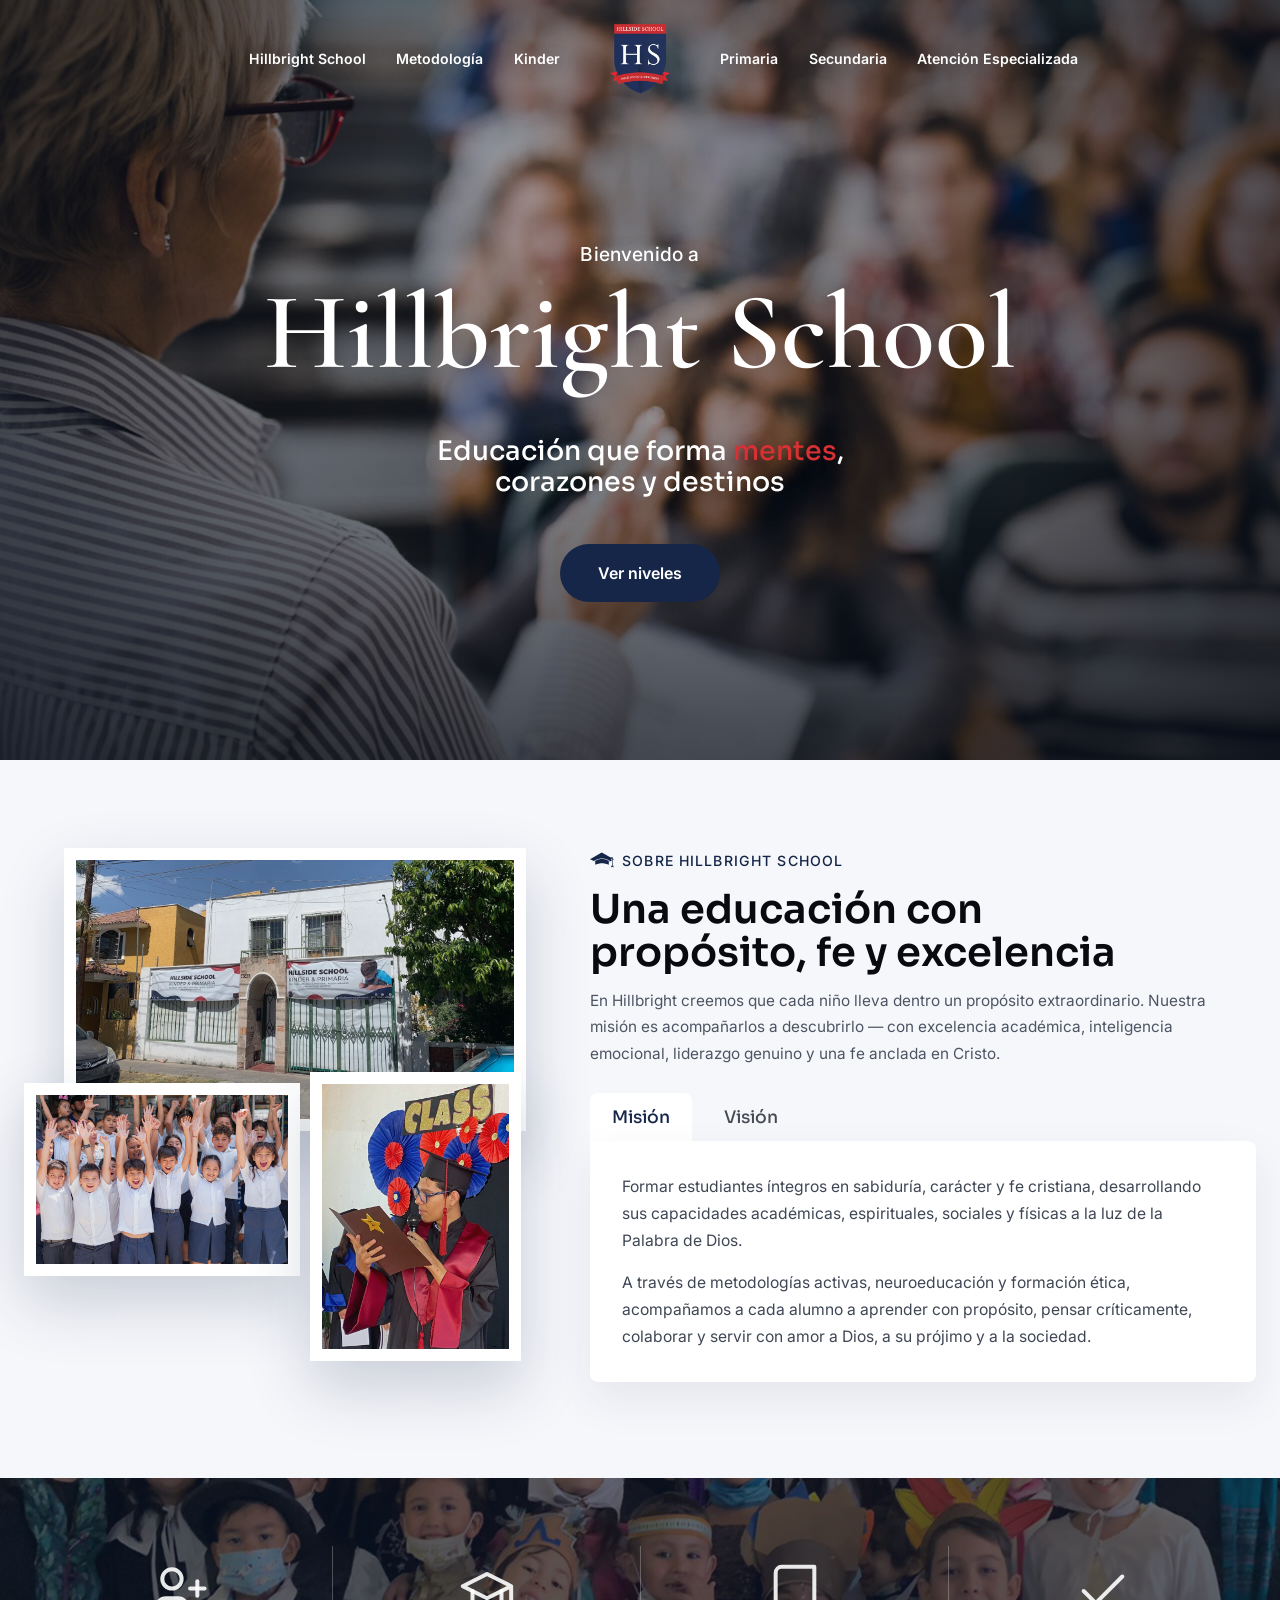
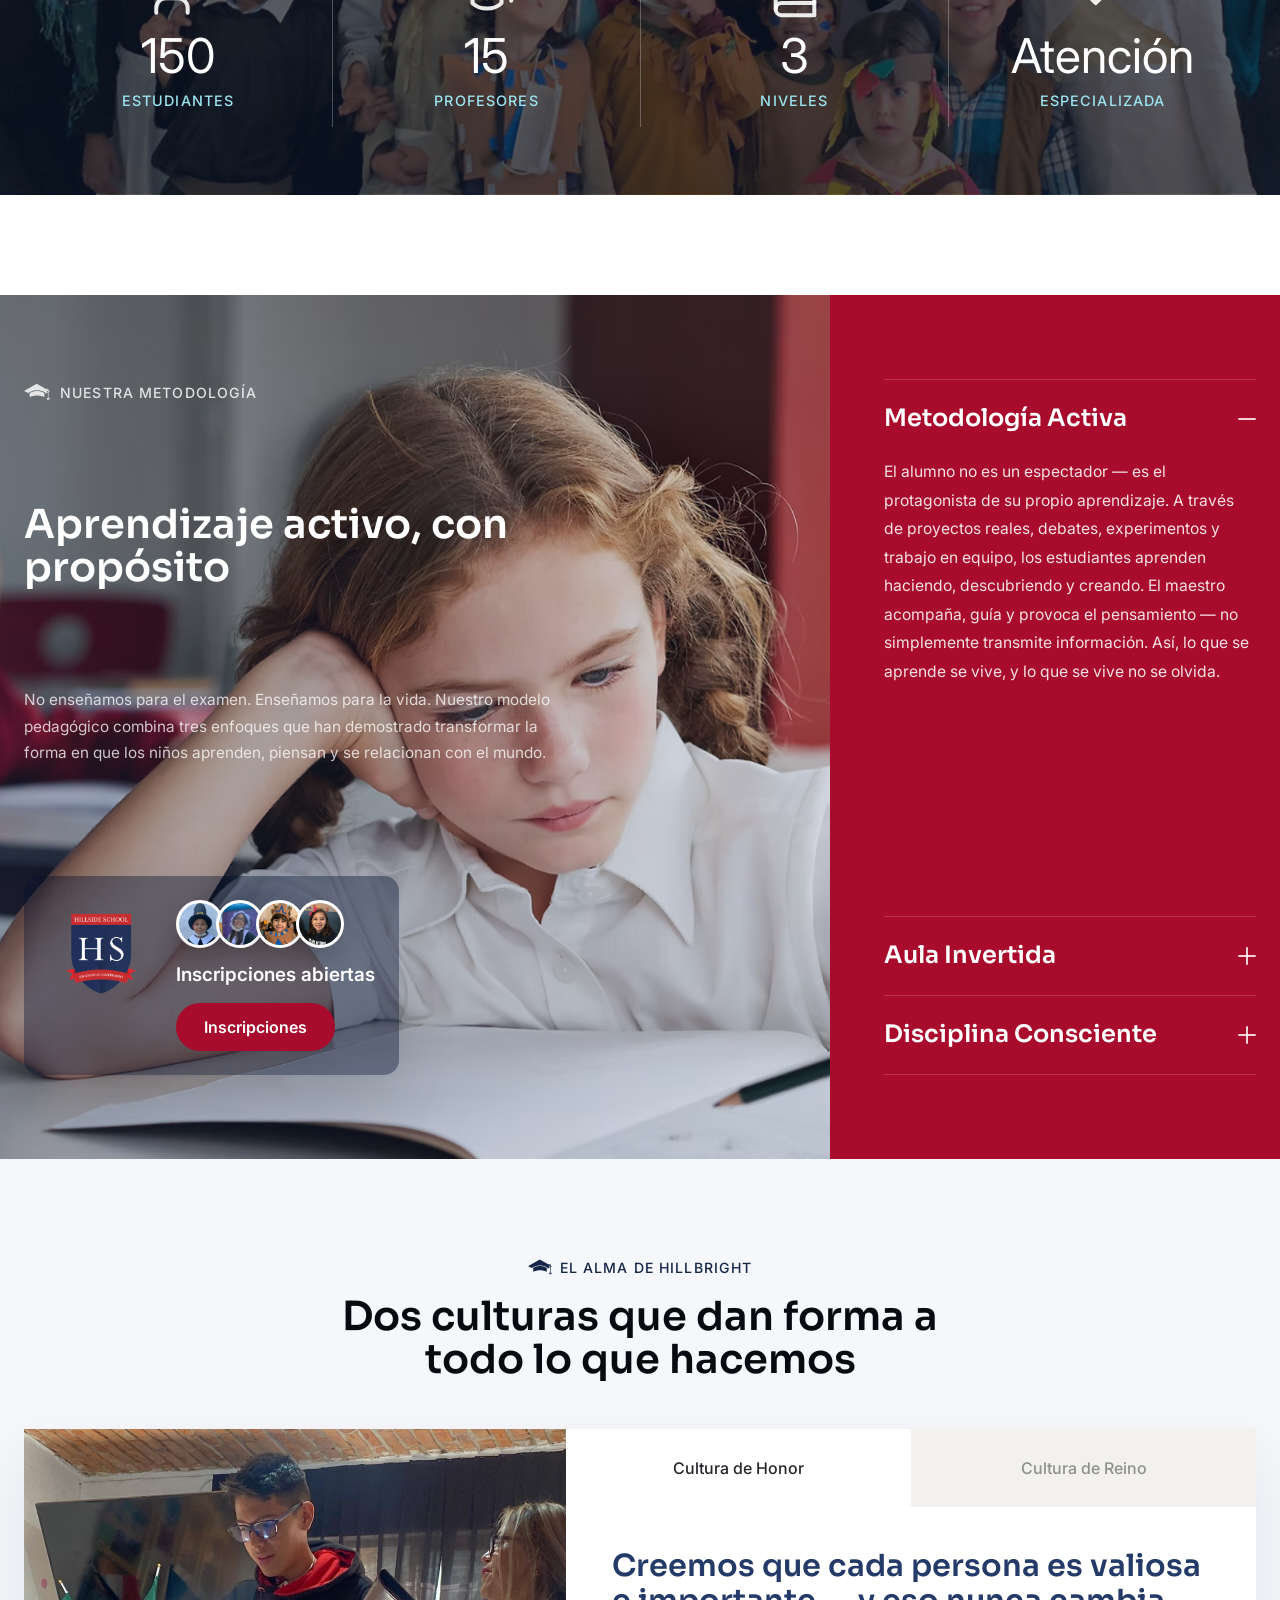
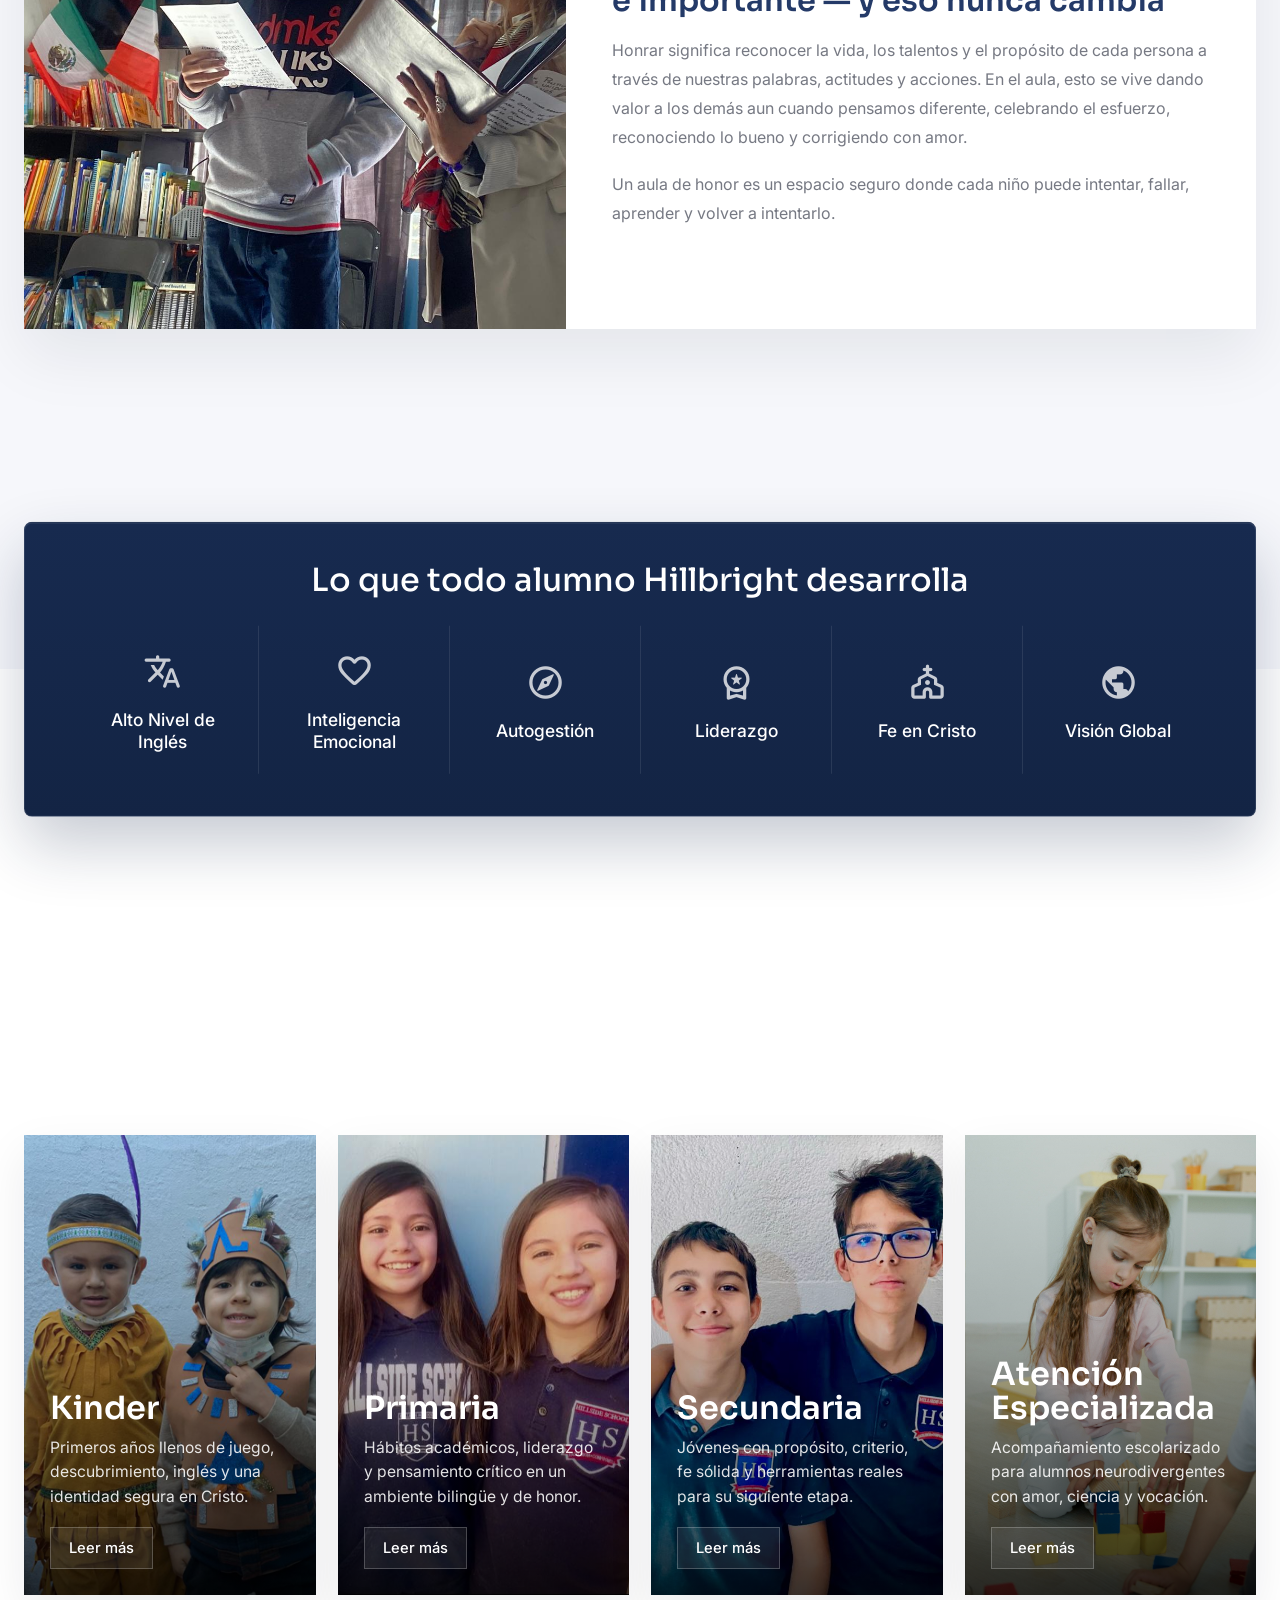
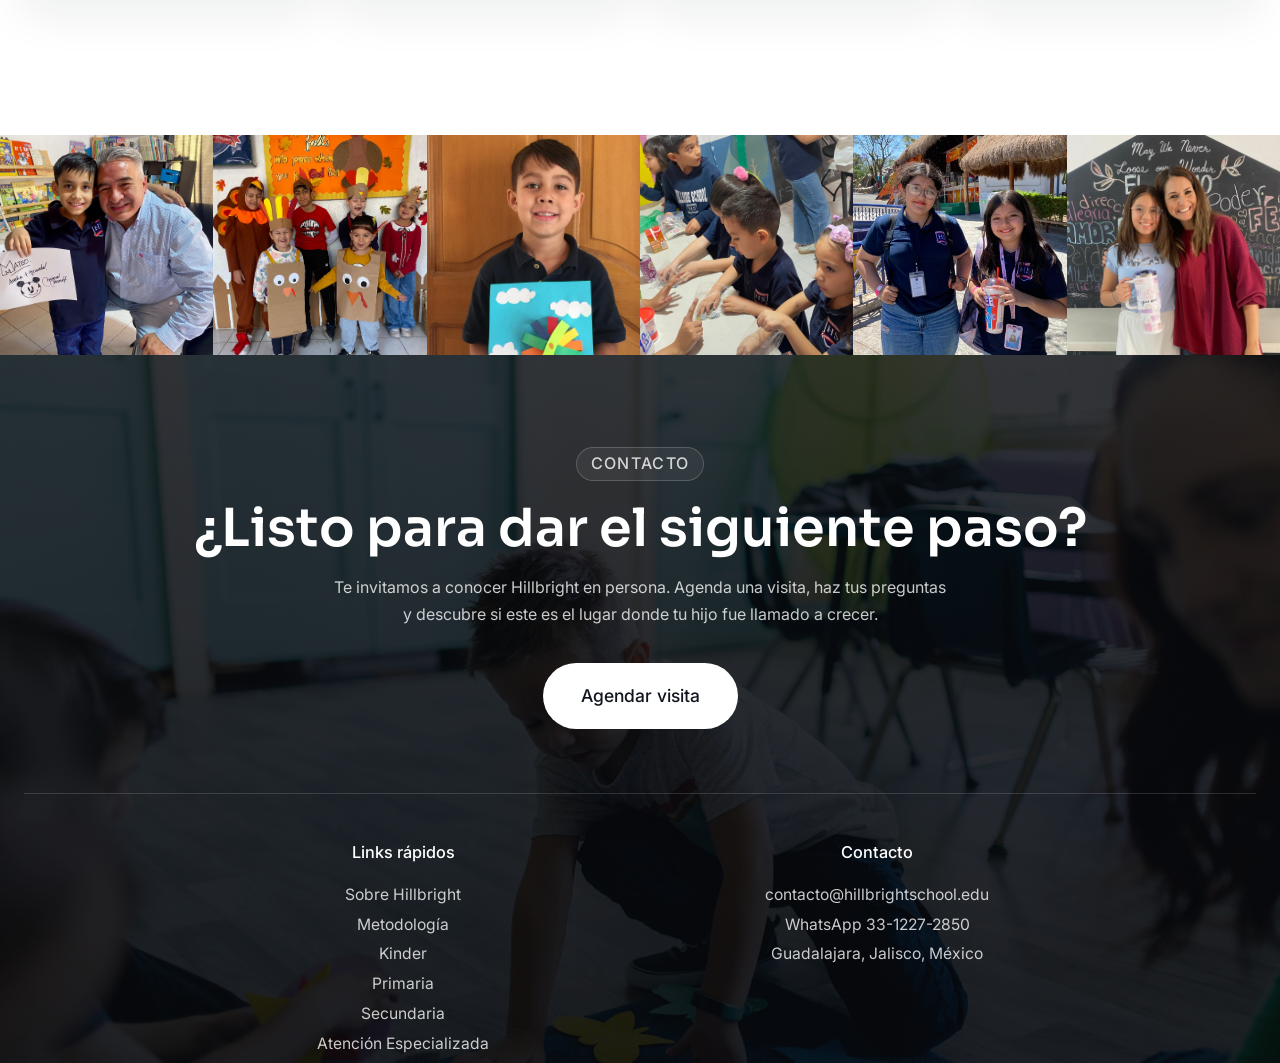
==== index.html @ 17aa49ab "Initial commit" ====
<!DOCTYPE html>
<html lang="es">
  <head>
    <meta charset="UTF-8" />
    <meta name="viewport" content="width=device-width, initial-scale=1.0" />
    <title>Hillbright School</title>
    <link rel="preconnect" href="https://fonts.googleapis.com" />
    <link rel="preconnect" href="https://fonts.gstatic.com" crossorigin />
    <link href="https://fonts.googleapis.com/css2?family=Inter:wght@400;500;600&display=swap" rel="stylesheet" />
    <link href="https://fonts.googleapis.com/css2?family=Sora:wght@500;600&display=swap" rel="stylesheet" />
    <link href="https://fonts.googleapis.com/css2?family=Cormorant+Garamond:wght@600&display=swap" rel="stylesheet" />
    <link href="https://fonts.googleapis.com/css2?family=Material+Symbols+Rounded:opsz,wght,FILL,GRAD@24,400,0,0&icon_names=church,explore,favorite,public,translate,workspace_premium" rel="stylesheet" />
    <link rel="stylesheet" href="styles.css" />
  </head>
  <body>
    <header class="site-header" id="site-header">
      <nav class="main-nav main-nav-left" aria-label="Navegación principal izquierda">
        <a href="#programas">Hillbright School</a>
        <a href="#metodologia">Metodología</a>
        <a href="kinder.html">Kinder</a>
      </nav>

      <a class="brand-badge" href="#" aria-label="Hillbright School inicio">
        <img class="brand-logo" src="images/hillside_logo.png" alt="Hillbright School" />
      </a>

      <button class="nav-toggle" type="button" aria-label="Abrir menú" aria-expanded="false">
        <span></span>
        <span></span>
        <span></span>
      </button>

      <nav class="mobile-nav" aria-label="Navegación principal móvil">
        <a href="#programas">Hillbright School</a>
        <a href="#metodologia">Metodología</a>
        <a href="kinder.html">Kinder</a>
        <a href="primaria.html">Primaria</a>
        <a href="secundaria.html">Secundaria</a>
        <a href="atencion-especializada.html">Atención Especializada</a>
      </nav>

      <nav class="main-nav main-nav-right" aria-label="Navegación principal derecha">
        <a href="primaria.html">Primaria</a>
        <a href="secundaria.html">Secundaria</a>
        <a href="atencion-especializada.html">Atención Especializada</a>
      </nav>
    </header>

    <main>
      <section class="hero" aria-label="Hillbright School">
        <div class="container container-lg hero-content">
          <p class="hero-kicker">Bienvenido a</p>
          <h1>Hillbright School</h1>
          <p class="hero-tagline">
            Educación que forma <span class="hero-highlight">mentes</span>,<br />
            corazones y destinos
          </p>
          <a class="hero-button" href="#niveles">Ver niveles</a>
        </div>
      </section>

      <section class="about-section" id="programas" aria-labelledby="about-title">
        <div class="container container-2xl about-container">
          <div class="about-media" aria-hidden="true">
            <div class="about-photo about-photo-main"></div>
            <div class="about-photo about-photo-wide"></div>
            <div class="about-photo about-photo-tall"></div>
          </div>

          <div class="about-copy">
            <p class="section-kicker">
              <svg class="section-kicker-icon" xmlns="http://www.w3.org/2000/svg" viewBox="0 0 24 24" aria-hidden="true">
                <path d="M5.21484 12.8949V16.6564C5.21484 16.6564 8.82175 15.1537 12.0198 15.1537C15.2178 15.1537 18.8255 16.6564 18.8255 16.6564V12.8424C18.8255 12.8424 15.3844 11.0225 11.9665 11.0225C8.55018 11.021 5.21484 12.8949 5.21484 12.8949Z"></path>
                <path d="M22.6467 11.9993L24 11.2716L22.6467 10.5222V10.1666C22.6467 10.1666 23.0278 8.23413 20.862 9.24464C20.7517 9.30465 20.6924 9.36542 20.6684 9.42468L11.7367 4.47119L0 11.1884L4.43211 13.2019V12.5485C4.43211 12.5485 8.15079 10.4607 11.9625 10.4607C15.7734 10.4607 19.6092 12.4899 19.6092 12.4899V13.631L22.0563 12.3167V17.6377H21.2416V19.529L22.3248 18.7803L23.5274 19.529V17.637H22.6467V11.9993ZM22.0555 9.83803V10.1944L21.3413 9.79827C21.6017 9.62573 22.0555 9.38642 22.0555 9.83803ZM21.814 11.9251C21.737 11.9279 21.6603 11.9152 21.5883 11.8877C21.5164 11.8602 21.4507 11.8185 21.3952 11.7651C21.3398 11.7117 21.2956 11.6476 21.2655 11.5768C21.2353 11.5059 21.2198 11.4297 21.2197 11.3527C21.2197 11.2757 21.2351 11.1994 21.2652 11.1285C21.2953 11.0576 21.3393 10.9935 21.3947 10.94C21.4501 10.8865 21.5157 10.8447 21.5876 10.8172C21.6595 10.7896 21.7362 10.7768 21.8132 10.7795C21.9615 10.7848 22.102 10.8474 22.2051 10.9542C22.3082 11.0609 22.3659 11.2035 22.366 11.3519C22.3661 11.5003 22.3086 11.643 22.2056 11.7499C22.1027 11.8568 21.9623 11.9196 21.814 11.9251Z"></path>
              </svg>
              Sobre Hillbright School
            </p>
            <h2 id="about-title">Una educación con propósito, fe y excelencia</h2>
            <p class="about-intro">
              En Hillbright creemos que cada niño lleva dentro un propósito extraordinario.
              Nuestra misión es acompañarlos a descubrirlo — con excelencia académica,
              inteligencia emocional, liderazgo genuino y una fe anclada en Cristo.
            </p>

            <div class="statement-tabs" data-tabs>
              <div class="statement-tab-list" role="tablist" aria-label="Misión y visión">
                <button class="statement-tab is-active" id="tab-mision" type="button" role="tab" aria-selected="true" aria-controls="panel-mision">
                  Misión
                </button>
                <button class="statement-tab" id="tab-vision" type="button" role="tab" aria-selected="false" aria-controls="panel-vision" tabindex="-1">
                  Visión
                </button>
              </div>

              <div class="statement-panel-stack">
                <article class="statement-panel is-active" id="panel-mision" role="tabpanel" aria-labelledby="tab-mision" aria-hidden="false">
                  <p>
                    Formar estudiantes íntegros en sabiduría, carácter y fe cristiana, desarrollando sus capacidades académicas, espirituales, sociales y físicas a la luz de la Palabra de Dios.
                  </p>
                  <p>
                    A través de metodologías activas, neuroeducación y formación ética, acompañamos a cada alumno a aprender con propósito, pensar críticamente, colaborar y servir con amor a Dios, a su prójimo y a la sociedad.
                  </p>
                </article>

                <article class="statement-panel" id="panel-vision" role="tabpanel" aria-labelledby="tab-vision" aria-hidden="true">
                  <p>
                    Ser una comunidad educativa que forme personas íntegras, reflexivas y comprometidas con su desarrollo espiritual, intelectual, moral, social y físico.
                  </p>
                  <p>
                    Aspiramos a ser un faro de luz y verdad en la educación, ofreciendo una formación activa y transformadora, guiada por Cristo, la neuroeducación y el acompañamiento personal de cada estudiante.
                  </p>
                </article>
              </div>
            </div>
          </div>
        </div>
      </section>

      <section class="stats-section" aria-label="Datos de Hillbright School">
        <div class="container container-2xl about-stats">
          <article class="stat-item">
            <svg class="stat-icon" xmlns="http://www.w3.org/2000/svg" viewBox="0 0 24 24" aria-hidden="true">
              <path d="M16 21v-2a4 4 0 0 0-4-4H7a4 4 0 0 0-4 4v2"></path>
              <circle cx="9.5" cy="7" r="4"></circle>
              <path d="M20 8v6"></path>
              <path d="M23 11h-6"></path>
            </svg>
            <strong data-count="150">150</strong>
            <span>Estudiantes</span>
          </article>

          <article class="stat-item">
            <svg class="stat-icon" xmlns="http://www.w3.org/2000/svg" viewBox="0 0 24 24" aria-hidden="true">
              <path d="M22 10v6M2 10l10-5 10 5-10 5z"></path>
              <path d="M6 12v5c3 3 9 3 12 0v-5"></path>
            </svg>
            <strong data-count="15">15</strong>
            <span>Profesores</span>
          </article>

          <article class="stat-item">
            <svg class="stat-icon" xmlns="http://www.w3.org/2000/svg" viewBox="0 0 24 24" aria-hidden="true">
              <path d="M4 19.5A2.5 2.5 0 0 1 6.5 17H20"></path>
              <path d="M4 4.5A2.5 2.5 0 0 1 6.5 2H20v20H6.5A2.5 2.5 0 0 1 4 19.5z"></path>
            </svg>
            <strong data-count="3">3</strong>
            <span>Niveles</span>
          </article>

          <article class="stat-item">
            <svg class="stat-icon" xmlns="http://www.w3.org/2000/svg" viewBox="0 0 24 24" aria-hidden="true">
              <path d="M20 6 9 17l-5-5"></path>
            </svg>
            <strong>Atención</strong>
            <span>especializada</span>
          </article>
        </div>
      </section>

      <section class="section-spacer" aria-hidden="true"></section>

      <section class="methodology-section" id="metodologia" aria-labelledby="methodology-title">
        <div class="container container-2xl methodology-shell">
          <div class="methodology-container">
            <div class="methodology-heading">
              <p class="methodology-kicker">
                <svg class="methodology-kicker-icon" xmlns="http://www.w3.org/2000/svg" viewBox="0 0 24 24" aria-hidden="true">
                  <path d="M5.21484 12.8949V16.6564C5.21484 16.6564 8.82175 15.1537 12.0198 15.1537C15.2178 15.1537 18.8255 16.6564 18.8255 16.6564V12.8424C18.8255 12.8424 15.3844 11.0225 11.9665 11.0225C8.55018 11.021 5.21484 12.8949 5.21484 12.8949Z"></path>
                  <path d="M22.6467 11.9993L24 11.2716L22.6467 10.5222V10.1666C22.6467 10.1666 23.0278 8.23413 20.862 9.24464C20.7517 9.30465 20.6924 9.36542 20.6684 9.42468L11.7367 4.47119L0 11.1884L4.43211 13.2019V12.5485C4.43211 12.5485 8.15079 10.4607 11.9625 10.4607C15.7734 10.4607 19.6092 12.4899 19.6092 12.4899V13.631L22.0563 12.3167V17.6377H21.2416V19.529L22.3248 18.7803L23.5274 19.529V17.637H22.6467V11.9993ZM22.0555 9.83803V10.1944L21.3413 9.79827C21.6017 9.62573 22.0555 9.38642 22.0555 9.83803ZM21.814 11.9251C21.737 11.9279 21.6603 11.9152 21.5883 11.8877C21.5164 11.8602 21.4507 11.8185 21.3952 11.7651C21.3398 11.7117 21.2956 11.6476 21.2655 11.5768C21.2353 11.5059 21.2198 11.4297 21.2197 11.3527C21.2197 11.2757 21.2351 11.1994 21.2652 11.1285C21.2953 11.0576 21.3393 10.9935 21.3947 10.94C21.4501 10.8865 21.5157 10.8447 21.5876 10.8172C21.6595 10.7896 21.7362 10.7768 21.8132 10.7795C21.9615 10.7848 22.102 10.8474 22.2051 10.9542C22.3082 11.0609 22.3659 11.2035 22.366 11.3519C22.3661 11.5003 22.3086 11.643 22.2056 11.7499C22.1027 11.8568 21.9623 11.9196 21.814 11.9251Z"></path>
                </svg>
                Nuestra metodología
              </p>
              <h2 id="methodology-title" data-reveal-title>Aprendizaje activo, con propósito</h2>
              <p class="methodology-intro">
                No enseñamos para el examen. Enseñamos para la vida. Nuestro modelo pedagógico
                combina tres enfoques que han demostrado transformar la forma en que los niños
                aprenden, piensan y se relacionan con el mundo.
              </p>
              <div class="methodology-cta-card">
                <div class="methodology-cta-emblem" aria-hidden="true">
                  <img src="images/hillside_logo.png" alt="" />
                </div>

                <div class="methodology-cta-content">
                  <div class="methodology-avatars" aria-hidden="true">
                    <span class="methodology-avatar avatar-one"></span>
                    <span class="methodology-avatar avatar-two"></span>
                    <span class="methodology-avatar avatar-three"></span>
                    <span class="methodology-avatar avatar-four"></span>
                  </div>
                  <strong>Inscripciones abiertas</strong>
                  <a class="methodology-cta-button" href="#inscripciones">Inscripciones</a>
                </div>
              </div>
            </div>

            <section class="methodology-feature" aria-label="Metodologías Hillbright">
              <div class="methodology-accordion" data-accordion>
                <article class="methodology-accordion-item is-open">
                  <h3 class="methodology-accordion-heading">
                    <button class="methodology-accordion-trigger" id="accordion-metodologia-activa" type="button" aria-expanded="true" aria-controls="accordion-panel-metodologia-activa">
                      <span>Metodología Activa</span>
                      <span class="methodology-accordion-icon" aria-hidden="true"></span>
                    </button>
                  </h3>
                  <div class="methodology-accordion-panel is-open" id="accordion-panel-metodologia-activa" role="region" aria-labelledby="accordion-metodologia-activa">
                    <div class="methodology-accordion-panel-inner">
                      <p>
                        El alumno no es un espectador — es el protagonista de su propio aprendizaje.
                        A través de proyectos reales, debates, experimentos y trabajo en equipo, los
                        estudiantes aprenden haciendo, descubriendo y creando. El maestro acompaña,
                        guía y provoca el pensamiento — no simplemente transmite información. Así, lo
                        que se aprende se vive, y lo que se vive no se olvida.
                      </p>
                    </div>
                  </div>
                </article>

                <article class="methodology-accordion-item">
                  <h3 class="methodology-accordion-heading">
                    <button class="methodology-accordion-trigger" id="accordion-aula-invertida" type="button" aria-expanded="false" aria-controls="accordion-panel-aula-invertida">
                      <span>Aula Invertida</span>
                      <span class="methodology-accordion-icon" aria-hidden="true"></span>
                    </button>
                  </h3>
                  <div class="methodology-accordion-panel" id="accordion-panel-aula-invertida" role="region" aria-labelledby="accordion-aula-invertida" hidden>
                    <div class="methodology-accordion-panel-inner">
                      <p>
                        Con el modelo de aula invertida, los alumnos exploran los contenidos antes de la clase mediante recursos digitales, lecturas y videos. Así, el salón se convierte en un espacio para preguntar, discutir, crear y profundizar. Creemos que el aprendizaje verdadero ocurre cuando el alumno participa activamente, no solo cuando escucha.
                      </p>
                    </div>
                  </div>
                </article>

                <article class="methodology-accordion-item">
                  <h3 class="methodology-accordion-heading">
                    <button class="methodology-accordion-trigger" id="accordion-disciplina-consciente" type="button" aria-expanded="false" aria-controls="accordion-panel-disciplina-consciente">
                      <span>Disciplina Consciente</span>
                      <span class="methodology-accordion-icon" aria-hidden="true"></span>
                    </button>
                  </h3>
                  <div class="methodology-accordion-panel" id="accordion-panel-disciplina-consciente" role="region" aria-labelledby="accordion-disciplina-consciente" hidden>
                    <div class="methodology-accordion-panel-inner">
                      <p>
                        En Hillbright, no buscamos obediencia por miedo, sino responsabilidad por convicción. La disciplina consciente parte del respeto a la dignidad de cada niño, entendiendo que detrás de cada conducta hay una emoción y una necesidad. Nuestros maestros guían, redirigen y restauran con amor, sin humillar. Así, los alumnos aprenden a comprender sus decisiones y a crecer con conciencia, respeto y responsabilidad.
                      </p>
                    </div>
                  </div>
                </article>
              </div>
            </section>
          </div>
        </div>
      </section>

      <section class="soul-section" aria-labelledby="soul-title">
        <div class="container container-2xl">
          <div class="soul-heading">
            <p class="soul-kicker">
              <svg class="soul-kicker-icon" xmlns="http://www.w3.org/2000/svg" viewBox="0 0 24 24" aria-hidden="true">
                <path d="M5.21484 12.8949V16.6564C5.21484 16.6564 8.82175 15.1537 12.0198 15.1537C15.2178 15.1537 18.8255 16.6564 18.8255 16.6564V12.8424C18.8255 12.8424 15.3844 11.0225 11.9665 11.0225C8.55018 11.021 5.21484 12.8949 5.21484 12.8949Z"></path>
                <path d="M22.6467 11.9993L24 11.2716L22.6467 10.5222V10.1666C22.6467 10.1666 23.0278 8.23413 20.862 9.24464C20.7517 9.30465 20.6924 9.36542 20.6684 9.42468L11.7367 4.47119L0 11.1884L4.43211 13.2019V12.5485C4.43211 12.5485 8.15079 10.4607 11.9625 10.4607C15.7734 10.4607 19.6092 12.4899 19.6092 12.4899V13.631L22.0563 12.3167V17.6377H21.2416V19.529L22.3248 18.7803L23.5274 19.529V17.637H22.6467V11.9993ZM22.0555 9.83803V10.1944L21.3413 9.79827C21.6017 9.62573 22.0555 9.38642 22.0555 9.83803ZM21.814 11.9251C21.737 11.9279 21.6603 11.9152 21.5883 11.8877C21.5164 11.8602 21.4507 11.8185 21.3952 11.7651C21.3398 11.7117 21.2956 11.6476 21.2655 11.5768C21.2353 11.5059 21.2198 11.4297 21.2197 11.3527C21.2197 11.2757 21.2351 11.1994 21.2652 11.1285C21.2953 11.0576 21.3393 10.9935 21.3947 10.94C21.4501 10.8865 21.5157 10.8447 21.5876 10.8172C21.6595 10.7896 21.7362 10.7768 21.8132 10.7795C21.9615 10.7848 22.102 10.8474 22.2051 10.9542C22.3082 11.0609 22.3659 11.2035 22.366 11.3519C22.3661 11.5003 22.3086 11.643 22.2056 11.7499C22.1027 11.8568 21.9623 11.9196 21.814 11.9251Z"></path>
              </svg>
              El Alma de Hillbright
            </p>
            <h2 id="soul-title">Dos culturas que dan forma a<br />todo lo que hacemos</h2>
          </div>

          <div class="soul-showcase" data-tabs data-soul-showcase>
            <div class="soul-showcase-card">
              <figure class="soul-showcase-image soul-showcase-image-honor" data-soul-image aria-hidden="true"></figure>

              <div class="soul-showcase-body">
                <div class="soul-showcase-tab-list" role="tablist" aria-label="Culturas de Hillbright">
                  <button class="soul-showcase-tab is-active" id="tab-cultura-honor" type="button" role="tab" aria-selected="true" aria-controls="panel-cultura-honor" data-soul-image="honor">
                    Cultura de Honor
                  </button>
                  <button class="soul-showcase-tab" id="tab-cultura-reino" type="button" role="tab" aria-selected="false" aria-controls="panel-cultura-reino" tabindex="-1" data-soul-image="kingdom">
                    Cultura de Reino
                  </button>
                </div>

                <div class="soul-showcase-panel-stack">
                  <article class="soul-showcase-panel is-active" id="panel-cultura-honor" role="tabpanel" aria-labelledby="tab-cultura-honor" aria-hidden="false">
                    <h3>Creemos que cada persona es valiosa e importante — y eso nunca cambia</h3>
                    <p>
                      Honrar significa reconocer la vida, los talentos y el propósito de cada persona a través de nuestras palabras, actitudes y acciones. En el aula, esto se vive dando valor a los demás aun cuando pensamos diferente, celebrando el esfuerzo, reconociendo lo bueno y corrigiendo con amor.
                    </p>
                    <p>
                      Un aula de honor es un espacio seguro donde cada niño puede intentar, fallar, aprender y volver a intentarlo.
                    </p>
                  </article>

                  <article class="soul-showcase-panel" id="panel-cultura-reino" role="tabpanel" aria-labelledby="tab-cultura-reino" aria-hidden="true">
                    <h3>Un aula donde el Cielo se hace presente en lo cotidiano</h3>
                    <p>
                      La cultura de Reino no se trata solo de reglas, sino de crear un ambiente donde el amor, el perdón, la verdad, el honor, la restauración y la alegría den forma a cada interacción. Los alumnos aprenden que su valor viene de ser hijos de Dios, no de sus calificaciones, su economía o sus errores pasados.
                    </p>
                    <p>
                      Esta cultura no se enseña únicamente como una materia; se vive en cada salón, pasillo, recreo y conversación.
                    </p>
                  </article>
                </div>
              </div>
            </div>
          </div>
        </div>
      </section>

      <section class="development-section" aria-labelledby="development-title">
        <div class="container container-2xl">
          <div class="development-card">
            <h2 id="development-title">Lo que todo alumno Hillbright desarrolla</h2>

            <div class="development-grid">
              <article class="development-item">
                <span class="development-icon material-symbols-rounded" aria-hidden="true">translate</span>
                <h3>Alto Nivel de Inglés</h3>
              </article>

              <article class="development-item">
                <span class="development-icon material-symbols-rounded" aria-hidden="true">favorite</span>
                <h3>Inteligencia Emocional</h3>
              </article>

              <article class="development-item">
                <span class="development-icon material-symbols-rounded" aria-hidden="true">explore</span>
                <h3>Autogestión</h3>
              </article>

              <article class="development-item">
                <span class="development-icon material-symbols-rounded" aria-hidden="true">workspace_premium</span>
                <h3>Liderazgo</h3>
              </article>

              <article class="development-item">
                <span class="development-icon material-symbols-rounded" aria-hidden="true">church</span>
                <h3>Fe en Cristo</h3>
              </article>

              <article class="development-item">
                <span class="development-icon material-symbols-rounded" aria-hidden="true">public</span>
                <h3>Visión Global</h3>
              </article>
            </div>
          </div>

          <div class="levels-section" id="niveles" aria-labelledby="levels-title">
            <div class="levels-heading">
              <p class="section-kicker">
                <svg class="section-kicker-icon" xmlns="http://www.w3.org/2000/svg" viewBox="0 0 24 24" aria-hidden="true">
                  <path d="M5.21484 12.8949V16.6564C5.21484 16.6564 8.82175 15.1537 12.0198 15.1537C15.2178 15.1537 18.8255 16.6564 18.8255 16.6564V12.8424C18.8255 12.8424 15.3844 11.0225 11.9665 11.0225C8.55018 11.021 5.21484 12.8949 5.21484 12.8949Z"></path>
                  <path d="M22.6467 11.9993L24 11.2716L22.6467 10.5222V10.1666C22.6467 10.1666 23.0278 8.23413 20.862 9.24464C20.7517 9.30465 20.6924 9.36542 20.6684 9.42468L11.7367 4.47119L0 11.1884L4.43211 13.2019V12.5485C4.43211 12.5485 8.15079 10.4607 11.9625 10.4607C15.7734 10.4607 19.6092 12.4899 19.6092 12.4899V13.631L22.0563 12.3167V17.6377H21.2416V19.529L22.3248 18.7803L23.5274 19.529V17.637H22.6467V11.9993ZM22.0555 9.83803V10.1944L21.3413 9.79827C21.6017 9.62573 22.0555 9.38642 22.0555 9.83803ZM21.814 11.9251C21.737 11.9279 21.6603 11.9152 21.5883 11.8877C21.5164 11.8602 21.4507 11.8185 21.3952 11.7651C21.3398 11.7117 21.2956 11.6476 21.2655 11.5768C21.2353 11.5059 21.2198 11.4297 21.2197 11.3527C21.2197 11.2757 21.2351 11.1994 21.2652 11.1285C21.2953 11.0576 21.3393 10.9935 21.3947 10.94C21.4501 10.8865 21.5157 10.8447 21.5876 10.8172C21.6595 10.7896 21.7362 10.7768 21.8132 10.7795C21.9615 10.7848 22.102 10.8474 22.2051 10.9542C22.3082 11.0609 22.3659 11.2035 22.366 11.3519C22.3661 11.5003 22.3086 11.643 22.2056 11.7499C22.1027 11.8568 21.9623 11.9196 21.814 11.9251Z"></path>
                </svg>
                Niveles educativos
              </p>
              <h2 id="levels-title">Una trayectoria formativa para cada etapa</h2>
            </div>

            <div class="levels-stack">
              <article class="level-panel level-panel-kinder">
                <div class="level-panel-content">
                  <h3>Kinder</h3>
                  <p>Primeros años llenos de juego, descubrimiento, inglés y una identidad segura en Cristo.</p>
                  <a class="level-panel-button" href="kinder.html">Leer más</a>
                </div>
              </article>

              <article class="level-panel level-panel-primaria">
                <div class="level-panel-content">
                  <h3>Primaria</h3>
                  <p>Hábitos académicos, liderazgo y pensamiento crítico en un ambiente bilingüe y de honor.</p>
                  <a class="level-panel-button" href="primaria.html">Leer más</a>
                </div>
              </article>

              <article class="level-panel level-panel-secundaria">
                <div class="level-panel-content">
                  <h3>Secundaria</h3>
                  <p>Jóvenes con propósito, criterio, fe sólida y herramientas reales para su siguiente etapa.</p>
                  <a class="level-panel-button" href="secundaria.html">Leer más</a>
                </div>
              </article>

              <article class="level-panel level-panel-specialized">
                <div class="level-panel-content">
                  <h3>Atención Especializada</h3>
                  <p>Acompañamiento escolarizado para alumnos neurodivergentes con amor, ciencia y vocación.</p>
                  <a class="level-panel-button" href="atencion-especializada.html">Leer más</a>
                </div>
              </article>
            </div>
          </div>
        </div>
      </section>

      <section class="photo-divider" aria-hidden="true">
        <div class="photo-divider-track">
          <div class="photo-divider-item photo-divider-item-one"></div>
          <div class="photo-divider-item photo-divider-item-two"></div>
          <div class="photo-divider-item photo-divider-item-three"></div>
          <div class="photo-divider-item photo-divider-item-four"></div>
          <div class="photo-divider-item photo-divider-item-five"></div>
          <div class="photo-divider-item photo-divider-item-six"></div>
        </div>
      </section>

      <footer class="site-footer" id="contacto">
        <div class="site-footer-overlay"></div>
        <div class="container container-2xl site-footer-inner">
          <div class="site-footer-hero">
            <p class="site-footer-kicker">Contacto</p>
            <h2>¿Listo para dar el siguiente paso?</h2>
            <p>
              Te invitamos a conocer Hillbright en persona. Agenda una visita, haz tus preguntas<br />
              y descubre si este es el lugar donde tu hijo fue llamado a crecer.
            </p>
            <a class="site-footer-button" href="https://wa.me/523312272850" target="_blank" rel="noreferrer">Agendar visita</a>
          </div>

          <div class="site-footer-divider"></div>

          <div class="site-footer-links">
            <div>
              <h3>Links rápidos</h3>
              <ul>
                <li><a href="#programas">Sobre Hillbright</a></li>
                <li><a href="#metodologia">Metodología</a></li>
                <li><a href="kinder.html">Kinder</a></li>
                <li><a href="primaria.html">Primaria</a></li>
                <li><a href="secundaria.html">Secundaria</a></li>
                <li><a href="atencion-especializada.html">Atención Especializada</a></li>
              </ul>
            </div>

            <div>
              <h3>Contacto</h3>
              <ul>
                <li><a href="mailto:contacto@hillbrightschool.edu">contacto@hillbrightschool.edu</a></li>
                <li><a href="https://wa.me/523312272850" target="_blank" rel="noreferrer">WhatsApp 33-1227-2850</a></li>
                <li>Guadalajara, Jalisco, México</li>
              </ul>
            </div>
          </div>

          <div class="site-footer-bottom">
            <div class="site-footer-brand">
              <img src="images/hillside_logo.png" alt="Hillbright School" />
            </div>
            <p>&copy; 2026 Hillbright School</p>
          </div>
        </div>
      </footer>
    </main>

    <script src="script.js"></script>
  </body>
</html>
---- styles.css ----
:root {
  --font-sans: "Inter", ui-sans-serif, system-ui, -apple-system, BlinkMacSystemFont, "Segoe UI", sans-serif;
  --font-serif: "Sora", ui-sans-serif, system-ui, -apple-system, BlinkMacSystemFont, "Segoe UI", sans-serif;
  --font-accent: "Brush Script MT", "Segoe Script", "Apple Chancery", cursive;
  --font-weight-regular: 400;
  --font-weight-medium: 500;
  --font-weight-semibold: 500;
  --font-weight-bold: 600;
  --container-sm: 640px;
  --container-md: 768px;
  --container-lg: 1024px;
  --container-xl: 1200px;
  --container-2xl: 1320px;
  --brand-blue: #243a68;
  --brand-blue-dark: #152649;
  --brand-red: #d73035;
  --brand-red-dark: #a90b2c;
  --brand-primary: var(--brand-blue);
  --brand-primary-dark: var(--brand-blue-dark);
  --white: #ffffff;
  --ink: #10131a;
  --header-height: 84px;
  --hero-min-height: 560px;
  --hero-max-height: 760px;
  --section-title-size: 2.5rem;
}

* {
  box-sizing: border-box;
}

html {
  scroll-behavior: smooth;
}

body {
  margin: 0;
  color: var(--ink);
  font-family: var(--font-sans);
  font-weight: var(--font-weight-regular);
  background: var(--white);
}

body,
p,
input,
textarea,
select {
  font-weight: var(--font-weight-regular);
}

button,
input,
textarea,
select {
  font-family: inherit;
}

h1,
h2 {
  font-weight: var(--font-weight-regular);
}

h3 {
  font-weight: var(--font-weight-semibold);
}

a {
  color: inherit;
  text-decoration: none;
}

.container {
  --container-max: var(--container-2xl);
  width: min(calc(100% - 32px), var(--container-max));
  margin-inline: auto;
}

.container-sm {
  --container-max: var(--container-sm);
}

.container-md {
  --container-max: var(--container-md);
}

.container-lg {
  --container-max: var(--container-lg);
}

.container-xl {
  --container-max: var(--container-xl);
}

.container-2xl {
  --container-max: var(--container-2xl);
}

@media (min-width: 768px) {
  .container {
    width: min(calc(100% - 48px), var(--container-max));
  }
}

.site-header {
  position: absolute;
  top: 0;
  right: 0;
  left: 0;
  z-index: 10;
  display: grid;
  grid-template-columns: minmax(0, 1fr) 92px minmax(0, 1fr);
  align-items: center;
  min-height: 112px;
  padding: 4px 54px 0;
  background: transparent;
  box-shadow: none;
}

.brand-badge {
  position: relative;
  top: 0;
  grid-column: 2;
  display: flex;
  width: 92px;
  height: 92px;
  padding: 0;
  align-items: center;
  justify-content: center;
  justify-self: center;
  box-shadow: none;
}

.brand-logo {
  display: block;
  width: 100%;
  height: 100%;
  object-fit: contain;
}

.main-nav {
  display: flex;
  align-items: center;
  gap: clamp(18px, 2.4vw, 40px);
  color: var(--white);
  font-size: clamp(0.88rem, 1.02vw, 1.08rem);
  font-weight: var(--font-weight-bold);
  text-shadow: 0 2px 18px rgba(0, 0, 0, 0.38);
}

.main-nav-left {
  grid-column: 1;
  justify-content: flex-end;
  padding-right: 34px;
}

.main-nav-right {
  grid-column: 3;
  justify-content: flex-start;
  padding-left: 34px;
}

.main-nav a {
  position: relative;
  padding: 20px 0;
  white-space: nowrap;
}

.main-nav a::after {
  position: absolute;
  right: 0;
  bottom: 8px;
  left: 0;
  height: 3px;
  content: "";
  background: var(--white);
  transform: scaleX(0);
  transform-origin: center;
  transition: transform 180ms ease;
}

.main-nav a:hover::after,
.main-nav a:focus-visible::after {
  transform: scaleX(1);
}

.enrollment-button,
.hero-button {
  display: inline-flex;
  min-height: 54px;
  padding: 0 30px;
  border-radius: 999px;
  color: var(--white);
  background: var(--brand-primary-dark);
  align-items: center;
  justify-content: center;
  font-weight: var(--font-weight-bold);
  transition: transform 180ms ease, background 180ms ease, box-shadow 180ms ease;
}

.enrollment-button {
  grid-column: 3;
  background: var(--brand-red-dark);
}

.enrollment-button:hover,
.enrollment-button:focus-visible,
.hero-button:hover,
.hero-button:focus-visible {
  background: var(--brand-primary);
  box-shadow: 0 16px 34px rgba(21, 38, 73, 0.24);
  transform: translateY(-2px);
}

.enrollment-button:hover,
.enrollment-button:focus-visible {
  background: var(--brand-red);
  box-shadow: 0 16px 34px rgba(169, 11, 44, 0.24);
}

.nav-toggle {
  display: none;
}

.mobile-nav {
  display: none;
}

.hero {
  position: relative;
  display: flex;
  height: clamp(var(--hero-min-height), 100svh, var(--hero-max-height));
  overflow: hidden;
  align-items: center;
  justify-content: center;
  color: var(--white);
  background:
    radial-gradient(circle at 50% 42%, rgba(7, 13, 23, 0.03) 0%, rgba(7, 13, 23, 0.1) 28%, rgba(7, 13, 23, 0.22) 62%, rgba(7, 13, 23, 0.48) 100%),
    linear-gradient(180deg, rgba(7, 13, 23, 0.22) 0%, rgba(7, 13, 23, 0.08) 24%, rgba(7, 13, 23, 0.14) 54%, rgba(7, 13, 23, 0.56) 100%),
    linear-gradient(90deg, rgba(7, 13, 23, 0.38) 0%, rgba(7, 13, 23, 0.12) 38%, rgba(7, 13, 23, 0.12) 62%, rgba(7, 13, 23, 0.34) 100%),
    url("images/hero_section.png") center / cover;
}

.hero-content {
  position: relative;
  z-index: 1;
  display: flex;
  flex-direction: column;
  align-items: center;
  justify-content: center;
  min-height: 100%;
  padding-top: 132px;
  padding-bottom: 48px;
  margin-top: 0;
  text-align: center;
}

.hero-kicker {
  margin: 0 0 16px;
  font-size: clamp(1.16rem, 1.5vw, 1.42rem);
  font-weight: var(--font-weight-semibold);
  letter-spacing: 0.01em;
  text-shadow: 0 3px 22px rgba(0, 0, 0, 0.34);
}

.hero h1 {
  max-width: 980px;
  margin: 0 auto 54px;
  font-family: "Cormorant Garamond", Georgia, serif;
  font-size: clamp(4.8rem, 8.5vw, 7.2rem);
  font-weight: var(--font-weight-bold);
  line-height: 0.92;
  letter-spacing: 0;
  text-wrap: balance;
  text-shadow: 0 6px 28px rgba(0, 0, 0, 0.36);
}

.hero-tagline {
  max-width: min(88vw, 920px);
  margin: 0 auto 46px;
  font-family: var(--font-serif);
  font-size: clamp(1.18rem, 2.1vw, 1.92rem);
  font-weight: var(--font-weight-semibold);
  line-height: 1.16;
  letter-spacing: 0;
  text-wrap: balance;
  text-shadow: 0 6px 28px rgba(0, 0, 0, 0.36);
}

.hero-highlight {
  color: var(--brand-red);
  font-family: inherit;
  font-size: inherit;
  font-weight: inherit;
}

.hero-button {
  min-height: 58px;
  padding: 0 38px;
}

.about-section {
  padding: 88px 0 96px;
  background: #f6f7fb;
}

.about-container {
  display: grid;
  grid-template-columns: minmax(320px, 0.86fr) minmax(0, 1.14fr);
  gap: 64px;
  align-items: stretch;
}

.about-media {
  position: relative;
  align-self: stretch;
  min-height: 0;
  height: 100%;
}

.about-photo {
  position: absolute;
  border: 12px solid var(--white);
  border-radius: 0;
  background-position: center;
  background-size: cover;
  box-shadow: 0 26px 60px rgba(21, 38, 73, 0.2);
}

.about-photo-main {
  top: 0;
  right: 0;
  left: 8%;
  height: 53%;
  z-index: 1;
  background-image:
    linear-gradient(180deg, rgba(21, 38, 73, 0.02), rgba(21, 38, 73, 0.14)),
    url("images/about_us_1.webp");
  background-position: center 90%;
  background-size: 100%;
}

.about-photo-wide {
  bottom: 20%;
  left: 0;
  width: 55%;
  height: 36%;
  z-index: 3;
  background-image:
    linear-gradient(180deg, rgba(21, 38, 73, 0.03), rgba(21, 38, 73, 0.12)),
    url("images/about_us_2.jpg");
  background-position: center 60%;
}

.about-photo-tall {
  right: 1%;
  bottom: 4%;
  width: 42%;
  height: 54%;
  z-index: 4;
  background-image:
    linear-gradient(180deg, rgba(21, 38, 73, 0.04), rgba(21, 38, 73, 0.18)),
    url("images/about_us_3.jpeg");
  background-position: 15% 35%;
}

.about-copy {
  max-width: 820px;
}

.section-kicker {
  display: inline-flex;
  align-items: center;
  gap: 8px;
  margin: 0 0 16px;
  color: var(--brand-primary-dark);
  font-size: 0.88rem;
  font-weight: var(--font-weight-semibold);
  letter-spacing: 0.08em;
  text-transform: uppercase;
}

.section-kicker-icon {
  width: 24px;
  height: 24px;
  flex: 0 0 auto;
  fill: currentColor;
}

.about-copy h2 {
  max-width: 570px;
  margin: 0 0 14px;
  color: #080a0f;
  font-family: var(--font-serif);
  font-size: var(--section-title-size);
  font-weight: var(--font-weight-bold);
  line-height: 1.08;
  letter-spacing: 0;
}

.about-intro {
  max-width: 650px;
  margin: 0 0 26px;
  color: #4d5563;
  font-size: 0.96rem;
  line-height: 1.7;
}

.statement-tabs {
  display: grid;
  max-width: 820px;
}

.statement-tab-list {
  display: flex;
  align-items: flex-end;
  gap: 10px;
}

.statement-tab {
  min-height: 48px;
  padding: 0 22px;
  border: 0;
  border-radius: 8px 8px 0 0;
  color: #464a52;
  background: transparent;
  cursor: pointer;
  font-family: var(--font-serif);
  font-size: 1.08rem;
  font-weight: var(--font-weight-semibold);
  transition: color 180ms ease, background 180ms ease;
}

.statement-tab.is-active {
  color: var(--brand-primary-dark);
  background: var(--white);
}

.statement-tab:hover,
.statement-tab:focus-visible {
  color: var(--brand-primary-dark);
}

.statement-tab:focus-visible {
  outline: 3px solid rgba(36, 58, 104, 0.25);
  outline-offset: -3px;
}

.statement-panel-stack {
  display: grid;
}

.statement-panel {
  grid-area: 1 / 1;
  padding: 32px;
  border-radius: 0 8px 8px 8px;
  background: var(--white);
  box-shadow: 0 18px 44px rgba(21, 38, 73, 0.08);
  opacity: 0;
  pointer-events: none;
  visibility: hidden;
}

.statement-panel.is-active {
  opacity: 1;
  pointer-events: auto;
  visibility: visible;
}

.statement-panel p {
  margin: 0;
  color: #3f4654;
  font-size: 0.98rem;
  line-height: 1.74;
}

.statement-panel p + p {
  margin-top: 14px;
}

.about-stats {
  display: grid;
  grid-template-columns: repeat(4, minmax(0, 1fr));
  gap: 0;
  margin-top: 72px;
}

.stat-item {
  display: grid;
  justify-items: center;
  gap: 12px;
  min-height: 178px;
  padding: 28px 20px;
  border-radius: 28px;
  background: var(--white);
  text-align: center;
  box-shadow: 0 20px 50px rgba(21, 38, 73, 0.08);
}

.js-enabled .stat-item {
  opacity: 0;
  transform: translateY(28px);
  transition: opacity 520ms ease, transform 520ms ease;
  transition-delay: var(--stat-delay, 0ms);
}

.js-enabled .stat-item.is-visible {
  opacity: 1;
  transform: translateY(0);
}

.stat-icon {
  width: 42px;
  height: 42px;
  color: var(--brand-primary-dark);
  fill: none;
  stroke: currentColor;
  stroke-linecap: round;
  stroke-linejoin: round;
  stroke-width: 1.8;
}

.stat-item strong {
  color: #5d6270;
  font-size: 2rem;
  font-weight: var(--font-weight-regular);
  line-height: 1;
}

.stat-item span {
  color: #5b606b;
  font-size: 0.86rem;
  font-weight: var(--font-weight-semibold);
  letter-spacing: 0.12em;
  line-height: 1.3;
  text-transform: uppercase;
}

.stats-section {
  position: relative;
  padding: 68px 0;
  background-image:
    linear-gradient(180deg, rgba(12, 22, 42, 0.66), rgba(12, 22, 42, 0.72)),
    url("images/stats_bar.jpg");
  background-position: center 58%;
  background-size: cover;
}

.stats-section .about-stats {
  position: relative;
  z-index: 1;
  margin-top: 0;
}

.stats-section .stat-item {
  min-height: 176px;
  padding: 16px 24px;
  border-radius: 0;
  background: transparent;
  box-shadow: none;
}

.stats-section .stat-item + .stat-item {
  border-left: 1px solid rgba(255, 255, 255, 0.26);
}

.stats-section .stat-icon {
  width: 58px;
  height: 58px;
  color: rgba(255, 255, 255, 0.9);
  stroke-width: 1.65;
}

.stats-section .stat-item strong {
  color: var(--white);
  font-size: 3rem;
  font-weight: var(--font-weight-regular);
}

.stats-section .stat-item span {
  color: #9be3ef;
  font-size: 0.9rem;
  font-weight: var(--font-weight-medium);
  letter-spacing: 0.08em;
}

.section-spacer {
  height: 100px;
  background: var(--white);
}

.methodology-section {
  padding: 0;
  color: var(--white);
  background: none;
}

.methodology-shell {
  display: grid;
  width: 100vw;
  gap: 0;
  margin-left: calc(50% - 50vw);
  margin-right: calc(50% - 50vw);
}

.methodology-container {
  display: grid;
  grid-template-columns: minmax(0, 1fr) 380px minmax(0, 1fr);
  gap: 0;
  align-items: stretch;
  overflow: hidden;
}

.methodology-heading {
  grid-column: 1 / 3;
  position: relative;
  display: flex;
  min-height: 100%;
  padding:
    84px
    clamp(28px, 5vw, 72px)
    84px
    max(24px, calc((100vw - var(--container-2xl)) / 2 + 24px));
  flex-direction: column;
  justify-content: space-between;
  background:
    linear-gradient(90deg, rgba(36, 58, 104, 0.22) 0%, rgba(36, 58, 104, 0.14) 52%, rgba(36, 58, 104, 0.06) 100%),
    linear-gradient(180deg, rgba(36, 58, 104, 0.10) 0%, rgba(36, 58, 104, 0.14) 100%),
    url("images/nina.avif") center / cover;
}

.js-enabled .methodology-heading h2 {
  opacity: 0;
  transform: translateX(-46px);
  transition: opacity 650ms ease, transform 650ms ease;
}

.js-enabled .methodology-heading h2.is-visible {
  opacity: 1;
  transform: translateX(0);
}

.methodology-kicker {
  display: inline-flex;
  align-items: center;
  gap: 10px;
  margin: 0 0 18px;
  color: rgba(255, 255, 255, 0.82);
  font-size: 0.88rem;
  font-weight: var(--font-weight-semibold);
  letter-spacing: 0.08em;
  text-transform: uppercase;
}

.methodology-kicker-icon {
  width: 26px;
  height: 26px;
  flex: 0 0 auto;
  fill: currentColor;
}

.methodology-heading h2 {
  max-width: 520px;
  margin: 0 0 18px;
  font-family: var(--font-serif);
  font-size: var(--section-title-size);
  font-weight: var(--font-weight-bold);
  line-height: 1.08;
  letter-spacing: 0;
}

.methodology-intro {
  max-width: 540px;
  margin: 0;
  color: rgba(255, 255, 255, 0.76);
  font-size: 0.96rem;
  line-height: 1.72;
}

.methodology-cta-card {
  display: grid;
  grid-template-columns: auto 1fr;
  width: fit-content;
  gap: 22px;
  max-width: 540px;
  margin-top: 30px;
  padding: 24px;
  border-radius: 15px;
  background: rgba(4, 16, 43, 0.42);
  box-shadow: 0 24px 60px rgba(0, 0, 0, 0.14);
}

.methodology-cta-emblem {
  display: grid;
  width: 106px;
  height: 106px;
  color: rgba(255, 255, 255, 0.9);
  place-items: center;
}

.methodology-cta-emblem img {
  width: 100%;
  height: 100%;
  object-fit: contain;
}

.methodology-cta-content {
  display: grid;
  align-content: center;
  gap: 16px;
}

.methodology-avatars {
  display: flex;
  padding-left: 8px;
}

.methodology-avatar {
  width: 48px;
  height: 48px;
  margin-left: -8px;
  border: 3px solid var(--white);
  border-radius: 50%;
  background-position: center;
  background-size: cover;
  box-shadow: 0 10px 24px rgba(0, 0, 0, 0.16);
}

.avatar-one {
  background-image: url("images/student1.jpg");
  background-position: 50% 5%;
  background-size: 200%;
}

.avatar-two {
  background-image: url("images/student2.jpg");
  background-position: 90% 5%;
  background-size: 240%;
}

.avatar-three {
  background-image: url("images/student3.jpg");
  background-position: 32% 20%;
  background-size: 200%;
}

.avatar-four {
  background-image: url("images/student4.jpg");
  background-position: 99% 1%;
  background-size: 160%;
}

.methodology-cta-card strong {
  color: var(--white);
  font-size: 1.18rem;
  font-weight: var(--font-weight-bold);
  line-height: 1.2;
}

.methodology-cta-button {
  display: inline-flex;
  width: fit-content;
  min-height: 48px;
  padding: 0 28px;
  border-radius: 999px;
  color: var(--white);
  background: var(--brand-red-dark);
  align-items: center;
  justify-content: center;
  font-weight: var(--font-weight-bold);
  transition: transform 180ms ease, box-shadow 180ms ease;
}

.methodology-cta-button:hover,
.methodology-cta-button:focus-visible {
  background: var(--brand-red);
  box-shadow: 0 16px 34px rgba(169, 11, 44, 0.24);
  transform: translateY(-2px);
}

.methodology-feature {
  grid-column: 3;
  display: flex;
  min-height: 100%;
  padding:
    84px
    max(24px, calc((100vw - var(--container-2xl)) / 2 + 24px))
    84px
    clamp(28px, 4.2vw, 64px);
  align-items: stretch;
  background: var(--brand-red-dark);
}

.methodology-accordion {
  --methodology-accordion-panel-height: auto;
  display: grid;
  width: 100%;
  max-width: 440px;
  height: 100%;
  margin: auto auto auto 0;
  align-content: center;
}

.methodology-accordion-item {
  border-top: 1px solid rgba(255, 255, 255, 0.16);
}

.methodology-accordion-item:last-child {
  border-bottom: 1px solid rgba(255, 255, 255, 0.16);
}

.methodology-accordion-heading {
  margin: 0;
}

.methodology-accordion-trigger {
  display: flex;
  width: 100%;
  padding: 26px 0;
  border: 0;
  color: var(--white);
  background: transparent;
  cursor: pointer;
  align-items: center;
  justify-content: space-between;
  gap: 16px;
  text-align: left;
  font-family: var(--font-serif);
  font-size: 1.5rem;
  font-weight: var(--font-weight-bold);
  line-height: 1.08;
}

.methodology-accordion-icon {
  position: relative;
  width: 18px;
  height: 18px;
  flex: 0 0 auto;
}

.methodology-accordion-icon::before,
.methodology-accordion-icon::after {
  position: absolute;
  top: 50%;
  left: 50%;
  width: 18px;
  height: 2px;
  border-radius: 999px;
  content: "";
  background: rgba(255, 255, 255, 0.82);
  transform: translate(-50%, -50%);
  transition: transform 180ms ease, opacity 180ms ease;
}

.methodology-accordion-icon::after {
  transform: translate(-50%, -50%) rotate(90deg);
}

.methodology-accordion-trigger[aria-expanded="true"] .methodology-accordion-icon::after {
  opacity: 0;
  transform: translate(-50%, -50%) rotate(90deg) scaleX(0.4);
}

.methodology-accordion-panel {
  display: grid;
  grid-template-rows: 0fr;
  transition: grid-template-rows 260ms ease;
}

.methodology-accordion-panel.is-open {
  grid-template-rows: 1fr;
}

.methodology-accordion-panel[hidden] {
  display: none;
}

.methodology-accordion-panel > * {
  overflow: auto;
}

.methodology-accordion-panel-inner {
  height: var(--methodology-accordion-panel-height);
}

.methodology-accordion-panel p {
  margin: 0;
  padding: 0 0 28px;
  color: rgba(255, 255, 255, 0.88);
  font-size: 0.98rem;
  line-height: 1.82;
}

.soul-section {
  position: relative;
  z-index: 1;
  padding: 96px 0 340px;
  background: #f6f7fb;
}

.soul-heading {
  max-width: 820px;
  margin: 0 auto 48px;
  text-align: center;
}

.soul-kicker {
  display: inline-flex;
  align-items: center;
  justify-content: center;
  gap: 8px;
  margin: 0 0 16px;
  color: var(--brand-primary-dark);
  font-size: 0.88rem;
  font-weight: var(--font-weight-semibold);
  letter-spacing: 0.08em;
  text-transform: uppercase;
}

.soul-kicker-icon {
  width: 24px;
  height: 24px;
  flex: 0 0 auto;
  fill: currentColor;
}

.soul-heading h2 {
  margin: 0;
  color: #080a0f;
  font-family: var(--font-serif);
  font-size: var(--section-title-size);
  font-weight: var(--font-weight-bold);
  line-height: 1.08;
  letter-spacing: 0;
}

.soul-showcase {
  display: block;
}

.soul-showcase-card {
  display: grid;
  grid-template-columns: minmax(300px, 0.88fr) minmax(0, 1.12fr);
  overflow: hidden;
  background: #ffffff;
  box-shadow: 0 26px 60px rgba(18, 28, 44, 0.08);
}

.soul-showcase-image {
  min-height: 500px;
  margin: 0;
  background-position: center;
  background-size: cover;
  transition: background-image 180ms ease;
}

.soul-showcase-image-honor {
  background-image: url("images/honor_culture.jpeg");
}

.soul-showcase-image-kingdom {
  background-image: url("images/kingdom_culture.jpeg");
}

.soul-showcase-body {
  display: grid;
  grid-template-rows: auto 1fr;
  background: #ffffff;
}

.soul-showcase-tab-list {
  display: grid;
  grid-template-columns: repeat(2, minmax(0, 1fr));
  background: #f2f1ee;
}

.soul-showcase-tab {
  min-height: 78px;
  padding: 0 28px;
  border: 0;
  color: #8f8f8b;
  background: transparent;
  cursor: pointer;
  font-size: 1rem;
  font-weight: var(--font-weight-semibold);
  line-height: 1.1;
  transition: color 180ms ease, background 180ms ease;
}

.soul-showcase-tab.is-active {
  color: #26272b;
  background: #ffffff;
}

.soul-showcase-tab:focus-visible {
  outline: 3px solid rgba(36, 58, 104, 0.2);
  outline-offset: -3px;
}

.soul-showcase-panel-stack {
  position: relative;
  display: grid;
  min-height: 100%;
}

.soul-showcase-panel {
  grid-area: 1 / 1;
  padding: 42px 46px 44px;
  opacity: 0;
  pointer-events: none;
  visibility: hidden;
}

.soul-showcase-panel.is-active {
  opacity: 1;
  pointer-events: auto;
  visibility: visible;
}

.soul-showcase-panel h3 {
  margin: 0 0 18px;
  color: var(--brand-primary);
  font-family: var(--font-serif);
  font-size: 1.9rem;
  font-weight: var(--font-weight-bold);
  line-height: 1.12;
}

.soul-showcase-panel p {
  margin: 0;
  color: #767983;
  font-size: 1rem;
  line-height: 1.82;
}

.soul-showcase-panel p + p {
  margin-top: 18px;
}

.development-section {
  --development-overlap: 96px;
  position: relative;
  z-index: 2;
  min-height: 660px;
  padding: 0 0 140px;
  background-image:
    linear-gradient(180deg, rgba(21, 38, 73, 0.36), rgba(21, 38, 73, 0.62)),
    url("images/elementary_school.jpg");
  background-attachment: fixed;
  background-position: center;
  background-size: cover;
}

.development-section .container {
  position: relative;
  z-index: 2;
}

.development-card {
  position: relative;
  z-index: 3;
  overflow: hidden;
  margin-top: 0;
  padding: 40px 42px 42px;
  border: 1px solid rgba(255, 255, 255, 0.1);
  border-radius: 8px;
  color: var(--white);
  background: linear-gradient(180deg, #172a4f 0%, #132444 100%);
  box-shadow:
    0 28px 62px rgba(21, 38, 73, 0.24),
    inset 0 1px 0 rgba(255, 255, 255, 0.08);
  transform: translateY(-50%);
}

.development-card::before {
  display: none;
}

.development-card::after {
  display: none;
}

.development-card h2 {
  position: relative;
  z-index: 1;
  max-width: none;
  margin: 0 auto 28px;
  color: var(--white);
  font-family: var(--font-serif);
  font-size: 2rem;
  font-weight: var(--font-weight-semibold);
  line-height: 1.08;
  letter-spacing: 0;
  text-align: center;
  white-space: nowrap;
}

.development-grid {
  position: relative;
  z-index: 1;
  display: grid;
  grid-template-columns: repeat(6, minmax(0, 1fr));
  gap: 0;
}

.development-item {
  display: flex;
  min-height: 148px;
  padding: 4px 18px 0;
  border: 0;
  align-items: center;
  flex-direction: column;
  justify-content: center;
  gap: 18px;
  text-align: center;
}

.development-item + .development-item {
  border-left: 1px solid rgba(255, 255, 255, 0.09);
}

.development-icon {
  width: 39px;
  height: 39px;
  color: rgba(255, 255, 255, 0.76);
  display: inline-flex;
  align-items: center;
  justify-content: center;
  font-family: "Material Symbols Rounded";
  font-size: 39px;
  font-weight: normal;
  font-style: normal;
  line-height: 1;
  text-transform: none;
  letter-spacing: 0;
  white-space: nowrap;
  direction: ltr;
  font-feature-settings: "liga";
  -webkit-font-feature-settings: "liga";
  -webkit-font-smoothing: antialiased;
  font-variation-settings: "FILL" 0, "wght" 400, "GRAD" 0, "opsz" 24;
  user-select: none;
}

.development-item h3 {
  margin: 0;
  color: var(--white);
  font-size: 1.09rem;
  font-weight: var(--font-weight-semibold);
  line-height: 1.24;
}

.levels-section {
  padding: 48px 0 0;
  background: transparent;
}

.levels-heading {
  max-width: 920px;
  margin: 0 auto 40px;
  text-align: center;
}

.levels-heading h2 {
  margin: 0;
  color: var(--white);
  font-family: var(--font-serif);
  font-size: var(--section-title-size);
  font-weight: var(--font-weight-bold);
  line-height: 1.08;
  white-space: nowrap;
}

.development-section .levels-heading .section-kicker {
  color: rgba(255, 255, 255, 0.86);
}

.levels-stack {
  display: grid;
  grid-template-columns: repeat(4, minmax(0, 1fr));
  gap: 22px;
}

.level-panel {
  position: relative;
  display: flex;
  min-height: 460px;
  overflow: hidden;
  align-items: flex-end;
  padding: 26px;
  background-position: center;
  background-size: cover;
  box-shadow: 0 18px 44px rgba(18, 28, 44, 0.08);
}

.level-panel::before {
  position: absolute;
  inset: 0;
  content: "";
  background:
    linear-gradient(180deg, rgba(0, 0, 0, 0.08) 0%, rgba(0, 0, 0, 0.2) 42%, rgba(0, 0, 0, 0.78) 100%);
}

.level-panel-content {
  position: relative;
  z-index: 1;
  max-width: 360px;
}

.level-panel h3 {
  margin: 0 0 10px;
  color: var(--white);
  font-family: var(--font-serif);
  font-size: 2rem;
  font-weight: var(--font-weight-bold);
  line-height: 1.06;
}

.level-panel p {
  margin: 0 0 18px;
  color: rgba(255, 255, 255, 0.88);
  font-size: 0.98rem;
  line-height: 1.56;
}

.level-panel-button {
  display: inline-flex;
  min-height: 42px;
  padding: 0 18px;
  border: 1px solid rgba(255, 255, 255, 0.22);
  color: var(--white);
  background: rgba(255, 255, 255, 0.08);
  align-items: center;
  justify-content: center;
  font-size: 0.92rem;
  font-weight: var(--font-weight-medium);
  transition: background 180ms ease, border-color 180ms ease, transform 180ms ease;
}

.level-panel-button:hover,
.level-panel-button:focus-visible {
  border-color: rgba(255, 255, 255, 0.38);
  background: rgba(255, 255, 255, 0.14);
  transform: translateY(-1px);
}

.level-panel-kinder {
  background-image: url("images/niveles_kinder.jpg");
  background-position: 42% center;
}

.level-panel-primaria {
  background-image: url("images/niveles_primaria.jpeg");
  background-position: 73% center;
}

.level-panel-secundaria {
  background-image: url("images/niveles_secundaria.jpeg");
}

.level-panel-specialized {
  background-image: url("images/niveles_especializada.jpg");
}

.photo-divider {
  overflow: hidden;
  background: #f6f7fb;
}

.photo-divider-track {
  display: grid;
  grid-template-columns: repeat(6, minmax(0, 1fr));
}

.photo-divider-item {
  min-height: 220px;
  background-position: center;
  background-size: cover;
}

.photo-divider-item-one {
  background-image: url("images/divider_1.jpeg");
}

.photo-divider-item-two {
  background-image: url("images/divider_2.jpeg");
}

.photo-divider-item-three {
  background-image: url("images/divider_3.jpeg");
  background-position: center 1%;
}

.photo-divider-item-four {
  background-image: url("images/divider_4.jpeg");
}

.photo-divider-item-five {
  background-image: url("images/divider_5.jpeg");
  background-size: 180%;
}

.photo-divider-item-six {
  background-image: url("images/divider_6.jpeg");
  background-position: center 1%;
}

.site-footer {
  position: relative;
  overflow: hidden;
  color: var(--white);
  background:
    linear-gradient(180deg, rgba(6, 9, 14, 0.76), rgba(6, 9, 14, 0.88)),
    url("images/footer_image.jpg") center / cover;
}

.site-footer-overlay {
  position: absolute;
  inset: 0;
  background: rgba(5, 6, 10, 0.24);
}

.site-footer-inner {
  position: relative;
  z-index: 1;
  padding: 92px 0 28px;
}

.site-footer-hero {
  max-width: 920px;
  margin: 0 auto;
  text-align: center;
}

.site-footer-kicker {
  display: inline-flex;
  min-height: 34px;
  padding: 0 14px;
  border: 1px solid rgba(255, 255, 255, 0.18);
  border-radius: 999px;
  color: rgba(255, 255, 255, 0.92);
  background: rgba(255, 255, 255, 0.06);
  align-items: center;
  justify-content: center;
  font-size: 0.78rem;
  font-weight: var(--font-weight-semibold);
  letter-spacing: 0.08em;
  text-transform: uppercase;
}

.site-footer-hero h2 {
  margin: 20px 0 18px;
  color: var(--white);
  font-family: var(--font-serif);
  font-size: clamp(2.2rem, 4.1vw, 3.7rem);
  font-weight: var(--font-weight-bold);
  line-height: 1.04;
  text-wrap: balance;
}

.site-footer-hero p {
  max-width: 980px;
  margin: 0 auto;
  color: rgba(255, 255, 255, 0.78);
  font-size: 1rem;
  line-height: 1.72;
}

.site-footer-button {
  display: inline-flex;
  min-height: 66px;
  margin-top: 34px;
  padding: 0 38px;
  border-radius: 999px;
  color: #11151d;
  background: var(--white);
  align-items: center;
  justify-content: center;
  font-size: 1.1rem;
  font-weight: var(--font-weight-semibold);
  transition: transform 180ms ease, background 180ms ease;
}

.site-footer-button:hover,
.site-footer-button:focus-visible {
  background: #edf1f7;
  transform: translateY(-1px);
}

.site-footer-divider {
  height: 1px;
  margin: 64px 0 48px;
  background: rgba(255, 255, 255, 0.14);
}

.site-footer-links {
  display: grid;
  grid-template-columns: repeat(2, minmax(0, 1fr));
  gap: 48px;
  max-width: 900px;
  margin: 0 auto;
  text-align: center;
}

.site-footer-links h3 {
  margin: 0 0 18px;
  color: var(--white);
  font-size: 1.02rem;
  font-weight: var(--font-weight-semibold);
}

.site-footer-links ul {
  margin: 0;
  padding: 0;
  list-style: none;
}

.site-footer-links li {
  color: rgba(255, 255, 255, 0.78);
  font-size: 0.98rem;
  line-height: 1.9;
}

.site-footer-links a {
  color: inherit;
}

.site-footer-bottom {
  display: flex;
  margin-top: 54px;
  padding-top: 26px;
  border-top: 1px solid rgba(255, 255, 255, 0.12);
  align-items: center;
  justify-content: space-between;
  gap: 20px;
}

.site-footer-brand img {
  width: 64px;
  height: 64px;
  object-fit: contain;
}

.site-footer-bottom p {
  margin: 0;
  color: rgba(255, 255, 255, 0.78);
  font-size: 0.94rem;
}

@keyframes soul-page-in-right {
  0% {
    clip-path: inset(0 0 0 98%);
    filter: brightness(0.72);
    opacity: 0.84;
    transform: rotateY(-82deg) translateX(18px) scale(0.985);
  }

  55% {
    clip-path: inset(0);
    filter: brightness(0.92);
    opacity: 1;
    transform: rotateY(-18deg) translateX(0) scale(0.995);
  }

  100% {
    clip-path: inset(0);
    filter: brightness(1);
    opacity: 1;
    transform: rotateY(0) translateX(0) scale(1);
  }
}

@keyframes soul-page-in-left {
  0% {
    clip-path: inset(0 98% 0 0);
    filter: brightness(0.72);
    opacity: 0.84;
    transform: rotateY(82deg) translateX(-18px) scale(0.985);
  }

  55% {
    clip-path: inset(0);
    filter: brightness(0.92);
    opacity: 1;
    transform: rotateY(18deg) translateX(0) scale(0.995);
  }

  100% {
    clip-path: inset(0);
    filter: brightness(1);
    opacity: 1;
    transform: rotateY(0) translateX(0) scale(1);
  }
}

@keyframes soul-page-back-left {
  0% {
    filter: brightness(1);
    opacity: 1;
    transform: translateX(0) rotateY(0) scale(1);
  }

  100% {
    filter: brightness(0.72);
    opacity: 0.18;
    transform: translateX(-24px) rotateY(7deg) scale(0.982);
  }
}

@keyframes soul-page-back-right {
  0% {
    filter: brightness(1);
    opacity: 1;
    transform: translateX(0) rotateY(0) scale(1);
  }

  100% {
    filter: brightness(0.72);
    opacity: 0.18;
    transform: translateX(24px) rotateY(-7deg) scale(0.982);
  }
}

@keyframes soul-page-shadow-next {
  0% {
    opacity: 0.44;
    transform: translateX(36%);
  }

  60% {
    opacity: 0.2;
  }

  100% {
    opacity: 0;
    transform: translateX(-28%);
  }
}

@keyframes soul-page-shadow-prev {
  0% {
    opacity: 0.44;
    transform: translateX(-36%);
  }

  60% {
    opacity: 0.2;
  }

  100% {
    opacity: 0;
    transform: translateX(28%);
  }
}

@media (prefers-reduced-motion: reduce) {
  .js-enabled .stat-item {
    opacity: 1;
    transform: none;
    transition: none;
  }

  .js-enabled .methodology-heading h2 {
    opacity: 1;
    transform: none;
    transition: none;
  }

}

@media (max-width: 1120px) {
  :root {
    --header-height: 76px;
    --section-title-size: 1.9rem;
  }

  .site-header {
    grid-template-columns: minmax(0, 1fr) 84px minmax(0, 1fr);
    min-height: 100px;
    padding: 2px 28px 0;
  }

  .brand-badge {
    width: 84px;
    height: 84px;
  }

  .brand-logo {
    width: 100%;
    height: 100%;
  }

  .main-nav {
    gap: 16px;
    font-size: 0.78rem;
  }

  .main-nav-left {
    padding-right: 16px;
  }

  .main-nav-right {
    padding-left: 16px;
  }

  .hero-content {
    padding-top: 120px;
  }

  .hero h1 {
    max-width: 860px;
    margin-bottom: 46px;
    font-size: clamp(4.6rem, 9vw, 6.6rem);
  }

  .about-section {
    padding: 76px 0 84px;
  }

  .about-container {
    gap: 38px;
  }

  .about-media {
    min-height: 0;
  }

  .about-stats {
    gap: 18px;
  }

  .stats-section .about-stats {
    gap: 0;
  }

  .stats-section {
    padding: 62px 0;
  }

  .stat-item strong {
    font-size: 1.85rem;
  }

  .stats-section .stat-item strong {
    font-size: 2.5rem;
  }

  .methodology-section {
    padding: 0;
  }

  .methodology-container {
    grid-template-columns: minmax(0, 1fr) 340px minmax(0, 0.92fr);
  }

  .methodology-cta-card {
    grid-template-columns: 1fr;
  }

  .methodology-cta-emblem {
    width: 88px;
    height: 88px;
  }

  .methodology-heading,
  .methodology-feature {
    padding-top: 64px;
    padding-bottom: 64px;
  }

  .methodology-accordion-trigger {
    padding: 22px 0;
    font-size: 1.36rem;
  }

  .soul-section {
    padding: 82px 0 340px;
  }

  .soul-showcase-card {
    grid-template-columns: minmax(250px, 0.84fr) minmax(0, 1.16fr);
  }

  .soul-showcase-panel {
    padding: 34px 36px 36px;
  }

  .soul-showcase-panel h3 {
    font-size: 1.6rem;
  }

  .soul-showcase-image {
    min-height: 250px;
  }

  .development-section {
    --development-overlap: 88px;
    min-height: 620px;
    padding-bottom: 140px;
  }

  .development-card {
    padding: 38px 30px 40px;
  }

  .development-card::before {
    right: 40px;
    left: 40px;
  }

  .development-grid {
    grid-template-columns: repeat(6, minmax(0, 1fr));
    gap: 0;
  }

  .development-item {
    min-height: 168px;
    padding: 4px 12px 0;
  }

  .levels-section {
    padding: 36px 0 0;
  }

  .levels-stack {
    grid-template-columns: repeat(2, minmax(0, 1fr));
    gap: 18px;
  }

  .level-panel {
    min-height: 400px;
  }

  .level-panel h3 {
    font-size: 1.75rem;
  }

  .photo-divider-item {
    min-height: 180px;
  }

  .site-footer-inner {
    padding: 80px 0 24px;
  }

  .site-footer-hero h2 {
    font-size: clamp(2.1rem, 4.6vw, 3.2rem);
  }

}

@media (max-width: 860px) {
  :root {
    --header-height: 74px;
    --hero-min-height: 500px;
    --hero-max-height: 640px;
    --section-title-size: 1.75rem;
  }

  .site-header {
    --mobile-header-x: 18px;
    position: absolute;
    display: grid;
    grid-template-columns: 1fr auto 1fr;
    min-height: var(--header-height);
    padding: 2px var(--mobile-header-x) 0;
    align-items: center;
    background: transparent;
    box-shadow: none;
    opacity: 1;
    pointer-events: auto;
    transform: translateY(0);
    transition: background 180ms ease, box-shadow 180ms ease, transform 180ms ease;
  }

  .site-header.mobile-header-solid {
    position: fixed;
    background: var(--white);
    box-shadow: 0 14px 36px rgba(18, 28, 44, 0.12);
  }

  .brand-badge {
    grid-column: 2;
    width: 68px;
    height: 68px;
    justify-self: center;
  }

  .brand-logo {
    width: 100%;
    height: 100%;
  }

  .nav-toggle {
    grid-column: 3;
    justify-self: end;
    display: inline-flex;
    width: 46px;
    height: 46px;
    border: 1px solid rgba(255, 255, 255, 0.34);
    border-radius: 50%;
    background: rgba(255, 255, 255, 0.12);
    cursor: pointer;
    align-items: center;
    flex-direction: column;
    justify-content: center;
    gap: 4px;
  }

  .nav-toggle span {
    display: block;
    width: 19px;
    height: 2px;
    border-radius: 99px;
    background: var(--white);
    transition: transform 180ms ease, opacity 180ms ease;
  }

  .mobile-header-solid .nav-toggle {
    border-color: rgba(21, 38, 73, 0.18);
    background: rgba(21, 38, 73, 0.06);
  }

  .mobile-header-solid .nav-toggle span {
    background: var(--brand-primary-dark);
  }

  .nav-open .nav-toggle span:nth-child(1) {
    transform: translateY(6px) rotate(45deg);
  }

  .nav-open .nav-toggle span:nth-child(2) {
    opacity: 0;
  }

  .nav-open .nav-toggle span:nth-child(3) {
    transform: translateY(-6px) rotate(-45deg);
  }

  .main-nav-left,
  .main-nav-right {
    display: none;
  }

  .mobile-nav {
    position: absolute;
    top: var(--header-height);
    right: calc(var(--mobile-header-x) * -1);
    left: calc(var(--mobile-header-x) * -1);
    display: grid;
    grid-column: 1 / -1;
    gap: 0;
    padding: 0;
    border: 0;
    background: var(--white);
    box-shadow: none;
    color: var(--brand-primary-dark);
    opacity: 0;
    pointer-events: none;
    transform: translateY(-12px);
    transition: opacity 180ms ease, transform 180ms ease;
    justify-content: stretch;
    text-align: center;
  }

  .nav-open .mobile-nav {
    opacity: 1;
    pointer-events: auto;
    transform: translateY(0);
  }

  .mobile-nav a {
    display: block;
    width: 100%;
    padding: 16px 24px;
    line-height: 1.2;
    overflow-wrap: anywhere;
    text-align: center;
    white-space: normal;
  }

  .mobile-nav a::after {
    background: var(--brand-primary-dark);
  }

  .enrollment-button {
    min-height: 46px;
    padding: 0 18px;
    font-size: 0.92rem;
  }

  .hero-content {
    padding-top: 104px;
    padding-bottom: 36px;
  }

  .hero-kicker {
    font-size: clamp(1.05rem, 2.6vw, 1.28rem);
  }

  .hero h1 {
    max-width: 720px;
    margin-bottom: 34px;
    font-size: clamp(3.6rem, 10.4vw, 4.9rem);
  }

  .hero-tagline {
    max-width: min(88vw, 620px);
    margin-bottom: 32px;
    font-size: clamp(1.08rem, 2.8vw, 1.46rem);
  }

  .about-section {
    padding: 68px 0 76px;
  }

  .about-container {
    grid-template-columns: 1fr;
    gap: 44px;
  }

  .about-media {
    max-width: 620px;
    width: 100%;
    min-height: 520px;
    margin: 0 auto;
  }

  .about-photo {
    min-height: 0;
  }

  .about-copy {
    max-width: 720px;
    margin: 0 auto;
  }

  .about-stats {
    grid-template-columns: repeat(2, minmax(0, 1fr));
    gap: 0;
    margin-top: 0;
  }

  .stats-section {
    padding: 56px 0;
  }

  .stats-section .stat-item {
    min-height: 168px;
  }

  .stats-section .stat-item + .stat-item {
    border-left: 0;
  }

  .stats-section .stat-item:nth-child(2n) {
    border-left: 1px solid rgba(255, 255, 255, 0.26);
  }

  .stats-section .stat-item:nth-child(n + 3) {
    border-top: 1px solid rgba(255, 255, 255, 0.26);
  }

  .methodology-section {
    padding: 0;
  }

  .methodology-container {
    display: flex;
    width: 100%;
    min-height: 0;
    flex-direction: column;
    overflow: visible;
  }

  .methodology-heading {
    grid-column: auto;
    position: static;
    width: 100%;
    min-height: 560px;
    padding: 64px max(24px, calc((100vw - var(--container-md)) / 2 + 24px));
    justify-content: flex-end;
    background:
      linear-gradient(180deg, rgba(10, 18, 34, 0.1) 0%, rgba(10, 18, 34, 0.68) 100%),
      url("images/nina.avif") center / cover;
  }

  .methodology-cta-card {
    max-width: 100%;
  }

  .methodology-feature {
    grid-column: auto;
    width: 100%;
    min-height: 0;
    padding: 54px max(24px, calc((100vw - var(--container-md)) / 2 + 24px));
    align-items: flex-start;
  }

  .methodology-accordion {
    max-width: 100%;
    margin: 0;
    align-content: start;
  }

  .methodology-accordion-trigger {
    padding: 20px 0;
    font-size: 1.28rem;
  }

  .methodology-accordion-panel p {
    padding-bottom: 24px;
  }

  .soul-section {
    padding: 72px 0 310px;
  }

  .soul-heading {
    margin-bottom: 34px;
  }

  .soul-showcase-card {
    grid-template-columns: 1fr;
  }

  .soul-showcase-image {
    min-height: 340px;
  }

  .soul-showcase-tab {
    min-height: 66px;
    padding: 0 18px;
    font-size: 0.94rem;
  }

  .development-section {
    --development-overlap: 84px;
    min-height: 560px;
    padding-bottom: 124px;
    background-attachment: scroll;
  }

  .development-card {
    padding: 30px 24px 32px;
    border-radius: 8px;
  }

  .development-card::before {
    right: 30px;
    left: 30px;
  }

  .development-card h2 {
    font-size: 1.3rem;
    margin-bottom: 22px;
  }

  .development-grid {
    grid-template-columns: repeat(6, minmax(118px, 1fr));
    gap: 0;
    overflow-x: auto;
    padding-bottom: 4px;
    -webkit-overflow-scrolling: touch;
  }

  .levels-section {
    padding: 32px 0 0;
  }

  .levels-stack {
    grid-template-columns: 1fr;
  }

  .level-panel {
    min-height: 280px;
    padding: 22px;
  }

  .photo-divider-track {
    grid-template-columns: repeat(3, minmax(0, 1fr));
  }

  .photo-divider-item {
    min-height: 160px;
  }

  .site-footer-inner {
    padding: 68px 0 22px;
  }

  .site-footer-links {
    gap: 28px;
  }

  .development-item {
    min-height: 148px;
    padding: 2px 12px 0;
  }

}

@media (max-width: 560px) {
  :root {
    --hero-min-height: 480px;
    --hero-max-height: 600px;
    --section-title-size: 1.5rem;
  }

  .site-header {
    --mobile-header-x: 14px;
    padding: 0 var(--mobile-header-x);
  }

  .brand-badge {
    width: 54px;
    height: 54px;
  }

  .brand-logo {
    width: 100%;
    height: 100%;
  }

  .hero h1 {
    max-width: 100%;
    margin-bottom: 28px;
    font-size: clamp(2.86rem, 14.4vw, 3.9rem);
  }

  .hero-tagline {
    max-width: min(92vw, 420px);
    margin-bottom: 26px;
    font-size: clamp(0.98rem, 4.7vw, 1.14rem);
  }

  .hero-button {
    min-height: 52px;
    padding: 0 26px;
  }

  .about-section {
    padding: 56px 0 64px;
  }

  .about-media {
    min-height: 420px;
  }

  .about-photo {
    min-height: 0;
    border-width: 8px;
  }

  .about-photo-main {
    left: 0;
    height: 50%;
  }

  .about-photo-wide {
    bottom: 8%;
    width: 72%;
    height: 36%;
  }

  .about-photo-tall {
    width: 44%;
    height: 54%;
  }

  .statement-tab-list {
    gap: 6px;
  }

  .statement-tab {
    min-height: 44px;
    padding: 0 16px;
    font-size: 1rem;
  }

  .statement-panel {
    padding: 24px 20px;
  }

  .statement-panel p {
    font-size: 0.94rem;
  }

  .about-stats {
    grid-template-columns: 1fr;
    gap: 0;
    margin-top: 0;
  }

  .stats-section {
    padding: 46px 0;
  }

  .stats-section .stat-item {
    min-height: 136px;
    padding: 20px 18px;
    border-left: 0;
  }

  .stats-section .stat-item:nth-child(2n) {
    border-left: 0;
  }

  .stats-section .stat-item:nth-child(n + 3) {
    border-top: 0;
  }

  .stats-section .stat-item + .stat-item {
    border-top: 1px solid rgba(255, 255, 255, 0.26);
  }

  .stats-section .stat-icon {
    width: 46px;
    height: 46px;
  }

  .stats-section .stat-item strong {
    font-size: 2.1rem;
  }

  .stat-item strong {
    font-size: 1.75rem;
  }

  .methodology-section {
    padding: 0;
  }

  .methodology-heading,
  .methodology-feature {
    width: 100%;
    padding-left: 22px;
    padding-right: 22px;
  }

  .methodology-heading {
    min-height: 500px;
    padding-top: 52px;
    padding-bottom: 52px;
  }

  .methodology-feature {
    padding-top: 44px;
    padding-bottom: 44px;
  }

  .methodology-cta-card {
    width: 100%;
    grid-template-columns: auto auto minmax(0, 1fr);
    align-items: center;
    gap: 12px;
    padding: 20px;
  }

  .methodology-cta-emblem {
    width: 42px;
    height: 42px;
  }

  .methodology-cta-content {
    display: contents;
  }

  .methodology-avatars {
    padding-left: 0;
  }

  .methodology-avatar {
    width: 34px;
    height: 34px;
    margin-left: -12px;
    border-width: 2px;
  }

  .methodology-avatar:first-child {
    margin-left: 0;
  }

  .methodology-cta-card strong {
    min-width: 0;
    font-size: 0.94rem;
  }

  .methodology-cta-button {
    grid-column: 1 / -1;
    width: 100%;
    margin-top: 6px;
  }

  .methodology-accordion-trigger {
    font-size: 1.16rem;
  }

  .methodology-accordion-panel p {
    font-size: 0.94rem;
    padding-bottom: 20px;
  }

  .soul-section {
    padding: 60px 0 160px;
  }

  .soul-showcase-tab-list {
    grid-template-columns: 1fr;
  }

  .soul-showcase-tab {
    min-height: 58px;
    text-align: left;
  }

  .soul-showcase-panel {
    padding: 22px 18px 24px;
  }

  .soul-showcase-panel h3 {
    font-size: 1.34rem;
  }

  .soul-showcase-panel p {
    font-size: 0.94rem;
  }

  .soul-showcase-image {
    min-height: 240px;
  }

  .development-section {
    --development-overlap: 76px;
    min-height: 520px;
    padding-bottom: 96px;
  }

  .development-card {
    padding: 24px 18px 26px;
    border-radius: 8px;
    transform: translateY(calc(var(--development-overlap) * -1));
  }

  .development-card::before {
    right: 20px;
    left: 20px;
  }

  .development-card h2 {
    font-size: 1rem;
    line-height: 1.16;
  }

  .levels-section {
    padding: 8px 0 0;
  }

  .levels-heading {
    margin-bottom: 28px;
  }

  .levels-heading h2 {
    font-size: 1rem;
  }

  .level-panel {
    min-height: 240px;
    padding: 20px 18px;
  }

  .level-panel h3 {
    font-size: 1.46rem;
  }

  .level-panel p {
    margin-bottom: 14px;
    font-size: 0.92rem;
  }

  .level-panel-button {
    min-height: 38px;
    padding: 0 16px;
    font-size: 0.88rem;
  }

  .photo-divider-track {
    grid-template-columns: repeat(2, minmax(0, 1fr));
  }

  .photo-divider-item {
    min-height: 140px;
  }

  .site-footer-inner {
    padding: 56px 0 20px;
  }

  .site-footer-kicker {
    min-height: 32px;
    padding: 0 12px;
    font-size: 0.72rem;
  }

  .site-footer-hero h2 {
    margin: 18px 0 16px;
    font-size: clamp(1.86rem, 8.4vw, 2.36rem);
  }

  .site-footer-button {
    min-height: 54px;
    padding: 0 28px;
    font-size: 1rem;
  }

  .site-footer-divider {
    margin: 42px 0 32px;
  }

  .site-footer-links {
    grid-template-columns: 1fr;
    gap: 22px;
  }

  .site-footer-bottom {
    margin-top: 34px;
    flex-direction: column;
    justify-content: center;
  }

  .development-grid {
    grid-template-columns: repeat(6, minmax(122px, 1fr));
    gap: 0;
  }

  .development-item {
    min-height: 160px;
    padding: 2px 12px 0;
  }

  .development-icon {
    width: 36px;
    height: 36px;
    font-size: 36px;
  }

  .development-item h3 {
    font-size: 1.04rem;
  }
}

@media (max-width: 360px) {
  .levels-heading h2 {
    font-size: 0.88rem;
  }
}

.program-page {
  background: #f6f7fb;
}

.program-page .site-header {
  display: flex;
  min-height: 104px;
  padding: 14px clamp(24px, 4vw, 64px);
  align-items: center;
  justify-content: space-between;
}

.program-page .brand-badge {
  grid-column: auto;
  width: 82px;
  height: 82px;
  flex: 0 0 auto;
  justify-self: auto;
}

.program-page .program-nav {
  justify-content: flex-end;
  gap: clamp(18px, 2vw, 34px);
  margin-left: auto;
  padding-left: 34px;
  text-shadow: 0 2px 18px rgba(0, 0, 0, 0.34);
}

.program-page .program-nav-button {
  display: inline-flex;
  min-height: 48px;
  padding: 0 24px;
  border-radius: 999px;
  color: var(--white);
  background: var(--brand-primary);
  align-items: center;
  justify-content: center;
  box-shadow: 0 14px 32px rgba(21, 38, 73, 0.24);
  text-shadow: none;
}

.program-page .program-nav a[aria-current="page"]::after {
  transform: scaleX(1);
}

.program-page .program-nav-button::after {
  display: none;
}

.program-page .program-nav-button:hover,
.program-page .program-nav-button:focus-visible {
  background: var(--brand-primary-dark);
}

.program-hero {
  position: relative;
  display: flex;
  min-height: 520px;
  overflow: hidden;
  padding: 164px 0 82px;
  align-items: flex-end;
  color: var(--white);
  background-position: center;
  background-size: cover;
}

.program-hero::before {
  position: absolute;
  inset: 0;
  content: "";
  background:
    linear-gradient(90deg, rgba(6, 13, 25, 0.82) 0%, rgba(6, 13, 25, 0.68) 42%, rgba(6, 13, 25, 0.18) 100%),
    linear-gradient(180deg, rgba(6, 13, 25, 0.45) 0%, rgba(6, 13, 25, 0.62) 100%);
}

.program-hero-content {
  position: relative;
  z-index: 1;
}

.program-breadcrumb {
  display: flex;
  align-items: center;
  gap: 12px;
  color: rgba(255, 255, 255, 0.82);
  font-size: 1rem;
  font-weight: var(--font-weight-semibold);
}

.program-breadcrumb a {
  color: rgba(255, 255, 255, 0.72);
}

.program-breadcrumb a:hover,
.program-breadcrumb a:focus-visible {
  color: var(--white);
}

.program-breadcrumb-separator {
  color: rgba(255, 255, 255, 0.58);
}

.program-hero h1 {
  max-width: 860px;
  margin: 30px 0 22px;
  color: var(--white);
  font-family: var(--font-serif);
  font-size: clamp(3.4rem, 7vw, 6rem);
  font-weight: var(--font-weight-bold);
  line-height: 0.98;
}

.program-hero-line {
  width: min(220px, 42vw);
  height: 3px;
  margin-bottom: 26px;
  background: var(--white);
}

.program-hero-description {
  max-width: 760px;
  margin: 0;
  color: rgba(255, 255, 255, 0.88);
  font-size: clamp(1.05rem, 1.5vw, 1.36rem);
  font-weight: var(--font-weight-semibold);
  line-height: 1.58;
}

.program-hero-kinder {
  background-image: url("images/kinder_hero.jpg");
  background-position: center 1%;
}

.program-hero-primaria {
  background-image: url("images/primaria_hero.jpg");
  background-position: center 43%;
}

.program-hero-secundaria {
  background-image: url("images/secundaria_hero.jpg");
  background-position: center 75%;
}

.program-hero-specialized {
  background-image: url("images/especializada_hero.jpg");
  background-position: center 38%;
}

.program-main {
  background: #f6f7fb;
}

.program-section {
  padding: 92px 0;
}

.program-section-alt {
  background: var(--white);
}

.program-intro-grid {
  display: grid;
  grid-template-columns: minmax(0, 1.08fr) minmax(320px, 0.72fr);
  gap: clamp(38px, 5vw, 72px);
  align-items: start;
}

.program-kicker {
  margin: 0 0 16px;
  color: var(--brand-primary);
  font-size: 0.82rem;
  font-weight: var(--font-weight-semibold);
  letter-spacing: 0.12em;
  text-transform: uppercase;
}

.program-copy h2,
.program-section-heading h2 {
  margin: 0;
  color: #080a0f;
  font-family: var(--font-serif);
  font-size: clamp(2rem, 4vw, 3.2rem);
  font-weight: var(--font-weight-bold);
  line-height: 1.06;
}

.program-copy p,
.program-section-heading p,
.program-detail-card p,
.program-quote p {
  color: #666d7b;
  font-size: 1rem;
  line-height: 1.82;
}

.program-copy p {
  margin: 26px 0 0;
}

.program-feature-list {
  display: grid;
  gap: 16px;
  margin: 34px 0 0;
  padding: 0;
  list-style: none;
}

.program-feature-list li {
  position: relative;
  min-height: 74px;
  padding: 20px 24px 20px 62px;
  background: var(--white);
  box-shadow: 0 18px 44px rgba(18, 28, 44, 0.06);
}

.program-feature-list li::before {
  position: absolute;
  top: 22px;
  left: 24px;
  display: inline-flex;
  width: 24px;
  height: 24px;
  border-radius: 50%;
  color: var(--white);
  background: var(--brand-primary);
  align-items: center;
  justify-content: center;
  content: "✓";
  font-size: 0.86rem;
  font-weight: var(--font-weight-bold);
}

.program-feature-list strong {
  color: #131722;
  font-weight: var(--font-weight-semibold);
}

.program-snapshot {
  position: sticky;
  top: 28px;
}

.program-snapshot-image {
  min-height: 440px;
  border: 12px solid var(--white);
  background-position: center;
  background-size: cover;
  box-shadow: 0 26px 60px rgba(21, 38, 73, 0.16);
}

.program-snapshot-kinder {
  background-image: url("images/niveles_kinder.jpg");
  background-position: center 34%;
}

.program-snapshot-primaria {
  background-image: url("images/niveles_primaria.jpeg");
  background-position: 72% center;
}

.program-snapshot-secundaria {
  background-image: url("images/niveles_secundaria.jpeg");
}

.program-snapshot-specialized {
  background-image: url("images/especializada_image_1.jpg");
}

.program-facts {
  display: grid;
  grid-template-columns: repeat(3, minmax(0, 1fr));
  margin-top: -36px;
  padding: 0 18px;
}

.program-fact {
  display: flex;
  min-height: 94px;
  padding: 16px 12px;
  color: var(--white);
  background: var(--brand-primary-dark);
  align-items: center;
  justify-content: center;
  text-align: center;
  font-size: 0.95rem;
  font-weight: var(--font-weight-semibold);
  line-height: 1.2;
}

.program-fact + .program-fact {
  border-left: 1px solid rgba(255, 255, 255, 0.16);
}

.program-section-heading {
  max-width: 860px;
  margin: 0 auto 38px;
  text-align: center;
}

.program-section-heading p {
  margin: 18px auto 0;
}

.program-modality-heading {
  max-width: 980px;
}

.program-modality-heading h2 {
  font-size: clamp(1.9rem, 3.5vw, 3rem);
}

.program-support-title span {
  display: block;
}

.program-details-grid {
  display: grid;
  grid-template-columns: repeat(2, minmax(0, 1fr));
  gap: 24px;
}

.program-detail-card {
  padding: 34px;
  background: var(--white);
  box-shadow: 0 18px 44px rgba(18, 28, 44, 0.06);
}

.program-detail-card-image {
  position: relative;
  display: flex;
  min-height: 280px;
  overflow: hidden;
  color: var(--white);
  background-position: center;
  background-size: cover;
  flex-direction: column;
  justify-content: flex-end;
}

.program-detail-card-image::before {
  position: absolute;
  inset: 0;
  content: "";
  background: rgba(6, 13, 25, 0.62);
}

.program-detail-card.program-detail-card-image h3,
.program-detail-card.program-detail-card-image p {
  position: relative;
  z-index: 1;
}

.program-detail-card.program-detail-card-image h3 {
  color: var(--white);
}

.program-detail-card.program-detail-card-image p {
  color: rgba(255, 255, 255, 0.88);
}

.program-detail-card h3 {
  margin: 0 0 14px;
  color: var(--brand-primary);
  font-family: var(--font-serif);
  font-size: 1.7rem;
  font-weight: var(--font-weight-bold);
  line-height: 1.12;
}

.program-detail-card p {
  margin: 0;
}

.program-detail-card-wide {
  grid-column: 1 / -1;
  min-height: 320px;
}

.kinder-detail-one {
  background-image: url("images/kinder_background_1.jpeg");
  background-position: center 1%;
}

.kinder-detail-two {
  background-image: url("images/kinder_background_2.jpeg");
}

.kinder-detail-three {
  background-image: url("images/kinder_background_3.jpg");
}

.primaria-detail-one {
  background-image: url("images/primaria_background_1.jpeg");
  background-position: center 15%;
}

.primaria-detail-two {
  background-image: url("images/primaria_background_2.jpeg");
  background-position: center 15%;
}

.primaria-detail-three {
  background-image: url("images/primaria_background_3.jpeg");
  background-position: center 20%;
}

.secundaria-detail-one {
  background-image: url("images/secundaria_background_1.jpeg");
  background-position: center 15%;
}

.secundaria-detail-two {
  background-image: url("images/secundaria_background_2.jpg");
  background-position: center 15%;
}

.secundaria-detail-three {
  background-image: url("images/secundaria_background_3.jpg");
  background-position: center 8%;
}

.program-population-grid {
  display: grid;
  grid-template-columns: repeat(4, minmax(0, 1fr));
  gap: 18px;
}

.program-support-grid {
  display: grid;
  grid-template-columns: repeat(3, minmax(0, 1fr));
  gap: 18px;
}

.program-inline-populations {
  grid-template-columns: repeat(4, minmax(0, 1fr));
  margin-top: 30px;
}

.program-population-card,
.program-support-card {
  padding: 26px;
  background: var(--white);
  box-shadow: 0 18px 44px rgba(18, 28, 44, 0.06);
}

.program-support-card {
  display: grid;
  min-height: 214px;
  padding: 32px 28px;
  border-radius: 8px;
  grid-template-columns: 116px minmax(0, 1fr);
  align-items: center;
  gap: 26px;
  box-shadow: 0 18px 46px rgba(18, 28, 44, 0.08);
}

.program-population-card {
  min-height: 128px;
}

.program-population-card span {
  display: inline-flex;
  width: 44px;
  height: 44px;
  margin-bottom: 18px;
  border-radius: 50%;
  color: var(--white);
  background: var(--brand-primary);
  align-items: center;
  justify-content: center;
  font-size: 1.2rem;
  font-weight: var(--font-weight-bold);
}

.program-population-card span {
  background: var(--brand-red);
}

.program-population-card h3 {
  margin: 0;
  color: #131722;
  font-size: 1.05rem;
  font-weight: var(--font-weight-semibold);
  line-height: 1.28;
}

.program-support-icon {
  display: inline-flex;
  width: 104px;
  height: 104px;
  border-radius: 50%;
  align-items: center;
  justify-content: center;
  box-shadow: 0 14px 28px rgba(18, 28, 44, 0.12);
}

.program-support-icon svg {
  width: 48px;
  height: 48px;
}

.program-support-icon-blue {
  color: #2f6ecf;
  background: rgba(47, 110, 207, 0.1);
}

.program-support-icon-green {
  color: #1f8a65;
  background: rgba(31, 138, 101, 0.1);
}

.program-support-icon-purple {
  color: #7350b8;
  background: rgba(115, 80, 184, 0.1);
}

.program-support-icon-red {
  color: #e05842;
  background: rgba(224, 88, 66, 0.1);
}

.program-support-icon-gold {
  color: #d89a18;
  background: rgba(216, 154, 24, 0.12);
}

.program-support-icon-cyan {
  color: #229eb3;
  background: rgba(34, 158, 179, 0.1);
}

.program-support-icon-pink {
  color: #d94f86;
  background: rgba(217, 79, 134, 0.1);
}

.program-support-number {
  display: block;
  margin-bottom: 12px;
  color: #2f6ecf;
  font-size: 0.98rem;
  font-weight: var(--font-weight-bold);
  line-height: 1;
}

.program-support-card h3 {
  margin: 0 0 14px;
  color: #07122f;
  font-family: var(--font-serif);
  font-size: clamp(1.35rem, 1.7vw, 1.75rem);
  font-weight: var(--font-weight-bold);
  line-height: 1.12;
}

.program-support-card p {
  margin: 12px 0 0;
  color: #666d7b;
  font-size: 0.98rem;
  line-height: 1.66;
}

.program-modality-grid {
  display: grid;
  grid-template-columns: repeat(3, minmax(0, 1fr));
  gap: 24px;
}

.program-modality-card {
  position: relative;
  display: flex;
  min-height: 560px;
  overflow: hidden;
  padding: 30px;
  color: var(--white);
  background-position: center;
  background-size: cover;
  flex-direction: column;
  justify-content: space-between;
  box-shadow: 0 22px 54px rgba(21, 38, 73, 0.16);
}

.program-modality-card::before {
  position: absolute;
  inset: 0;
  content: "";
  background:
    linear-gradient(180deg, rgba(6, 13, 25, 0.82) 0%, rgba(6, 13, 25, 0.24) 42%, rgba(6, 13, 25, 0.92) 100%),
    linear-gradient(90deg, rgba(21, 38, 73, 0.38), rgba(21, 38, 73, 0.08));
}

.program-modality-card-one {
  background-image: url("images/modalidad_1.jpg");
}

.program-modality-card-two {
  background-image: url("images/modalidad_2.jpg");
}

.program-modality-card-three {
  background-image: url("images/modalidad_3.jpg");
}

.program-modality-card small {
  position: relative;
  z-index: 1;
  display: block;
  align-self: flex-start;
  margin-bottom: 0;
  padding: 0;
  color: rgba(255, 255, 255, 0.9);
  background: transparent;
  font-size: 0.78rem;
  font-weight: var(--font-weight-semibold);
  line-height: 1.22;
  letter-spacing: 0.08em;
  text-transform: uppercase;
  text-shadow: 0 2px 16px rgba(0, 0, 0, 0.48);
}

.program-modality-card-copy {
  position: relative;
  z-index: 1;
}

.program-modality-card h3 {
  margin: 0 0 16px;
  color: var(--white);
  font-family: var(--font-serif);
  font-size: 1.6rem;
  font-weight: var(--font-weight-bold);
  line-height: 1.14;
  text-shadow: 0 2px 18px rgba(0, 0, 0, 0.38);
}

.program-modality-card p {
  margin: 0;
  color: rgba(255, 255, 255, 0.88);
  font-size: 0.98rem;
  line-height: 1.72;
  text-shadow: 0 2px 18px rgba(0, 0, 0, 0.38);
}

.program-note {
  margin-top: 26px;
  padding: 38px 44px;
  background: var(--white);
  box-shadow: 0 18px 44px rgba(18, 28, 44, 0.06);
}

.program-note h3 {
  margin: 0 0 18px;
  color: var(--brand-primary-dark);
  font-family: var(--font-serif);
  font-size: clamp(1.75rem, 3vw, 2.35rem);
  font-weight: var(--font-weight-bold);
  line-height: 1.12;
}

.program-note p {
  margin: 0;
  color: #666d7b;
  font-size: 1rem;
  line-height: 1.72;
}

.program-quote {
  max-width: 920px;
  margin: 0 auto;
  padding: 38px clamp(24px, 4vw, 52px);
  color: var(--white);
  background: linear-gradient(135deg, var(--brand-primary-dark), var(--brand-primary));
  text-align: center;
  box-shadow: 0 26px 60px rgba(21, 38, 73, 0.16);
}

.program-quote p {
  margin: 0;
  color: rgba(255, 255, 255, 0.9);
  font-family: var(--font-serif);
  font-size: clamp(1.28rem, 2.2vw, 1.9rem);
  font-weight: var(--font-weight-bold);
  line-height: 1.26;
}

@media (max-width: 1120px) {
  .program-page .site-header {
    min-height: 96px;
    padding: 12px 28px;
  }

  .program-page .brand-badge {
    width: 74px;
    height: 74px;
  }

  .program-page .program-nav {
    gap: 18px;
    padding-left: 24px;
    font-size: 0.9rem;
  }

  .program-page .program-nav-button {
    min-height: 44px;
    padding: 0 18px;
  }

  .program-population-grid,
  .program-support-grid {
    grid-template-columns: repeat(2, minmax(0, 1fr));
  }

  .program-inline-populations {
    grid-template-columns: repeat(2, minmax(0, 1fr));
  }
}

@media (max-width: 860px) {
  .program-page .site-header {
    display: grid;
    grid-template-columns: auto 1fr auto;
    min-height: var(--header-height);
    padding: 0 var(--mobile-header-x);
  }

  .program-page .brand-badge {
    grid-column: 1;
    width: 62px;
    height: 62px;
    justify-self: start;
  }

  .program-page .nav-toggle {
    grid-column: 3;
    justify-self: end;
  }

  .program-page .program-nav {
    position: absolute;
    top: var(--header-height);
    right: calc(var(--mobile-header-x) * -1);
    left: calc(var(--mobile-header-x) * -1);
    display: grid;
    grid-column: 1 / -1;
    gap: 0;
    margin-left: 0;
    padding: 0;
    border: 0;
    border-radius: 0;
    background: var(--white);
    box-shadow: none;
    color: var(--brand-primary-dark);
    text-shadow: none;
    opacity: 0;
    pointer-events: none;
    transform: translateY(-12px);
    transition: opacity 180ms ease, transform 180ms ease;
    justify-content: stretch;
    text-align: center;
  }

  .nav-open .program-nav {
    opacity: 1;
    pointer-events: auto;
    transform: translateY(0);
  }

  .program-page .program-nav a {
    padding: 16px 24px;
    overflow-wrap: anywhere;
    text-align: center;
    text-shadow: none;
    white-space: normal;
  }

  .program-page .program-nav a::after {
    background: var(--brand-primary-dark);
  }

  .program-page .program-nav-button {
    min-height: 48px;
    width: calc(100% - 48px);
    margin: 8px 24px 16px;
    padding: 0 18px;
  }

  .program-hero {
    min-height: 460px;
    padding: 132px 0 62px;
  }

  .program-intro-grid,
  .program-details-grid,
  .program-modality-grid {
    grid-template-columns: 1fr;
  }

  .program-snapshot {
    position: static;
  }

  .program-snapshot-image {
    min-height: 340px;
  }

  .program-modality-card {
    min-height: 460px;
  }

  .program-detail-card-wide {
    grid-column: auto;
  }
}

@media (max-width: 560px) {
  .program-page .brand-badge {
    width: 54px;
    height: 54px;
  }

  .program-hero {
    min-height: 420px;
    padding: 112px 0 52px;
  }

  .program-breadcrumb {
    font-size: 0.9rem;
  }

  .program-hero h1 {
    margin-top: 24px;
    font-size: clamp(2.72rem, 14vw, 3.8rem);
  }

  .program-section {
    padding: 64px 0;
  }

  .program-feature-list li {
    padding: 18px 18px 18px 54px;
  }

  .program-feature-list li::before {
    left: 18px;
  }

  .program-facts,
  .program-population-grid,
  .program-support-grid {
    grid-template-columns: 1fr;
  }

  .program-inline-populations {
    grid-template-columns: 1fr;
  }

  .program-fact + .program-fact {
    border-top: 1px solid rgba(255, 255, 255, 0.16);
    border-left: 0;
  }

  .program-detail-card,
  .program-population-card,
  .program-support-card,
  .program-modality-card {
    padding: 24px 20px;
  }

  .program-support-card {
    min-height: 0;
    grid-template-columns: 76px minmax(0, 1fr);
    gap: 18px;
  }

  .program-support-icon {
    width: 72px;
    height: 72px;
  }

  .program-support-icon svg {
    width: 36px;
    height: 36px;
  }

  .program-support-card h3 {
    font-size: 1.2rem;
  }

  .program-modality-card {
    min-height: 420px;
  }

  .program-note {
    padding: 22px 20px;
  }

  .program-note h3 {
    font-size: 1.42rem;
  }
}
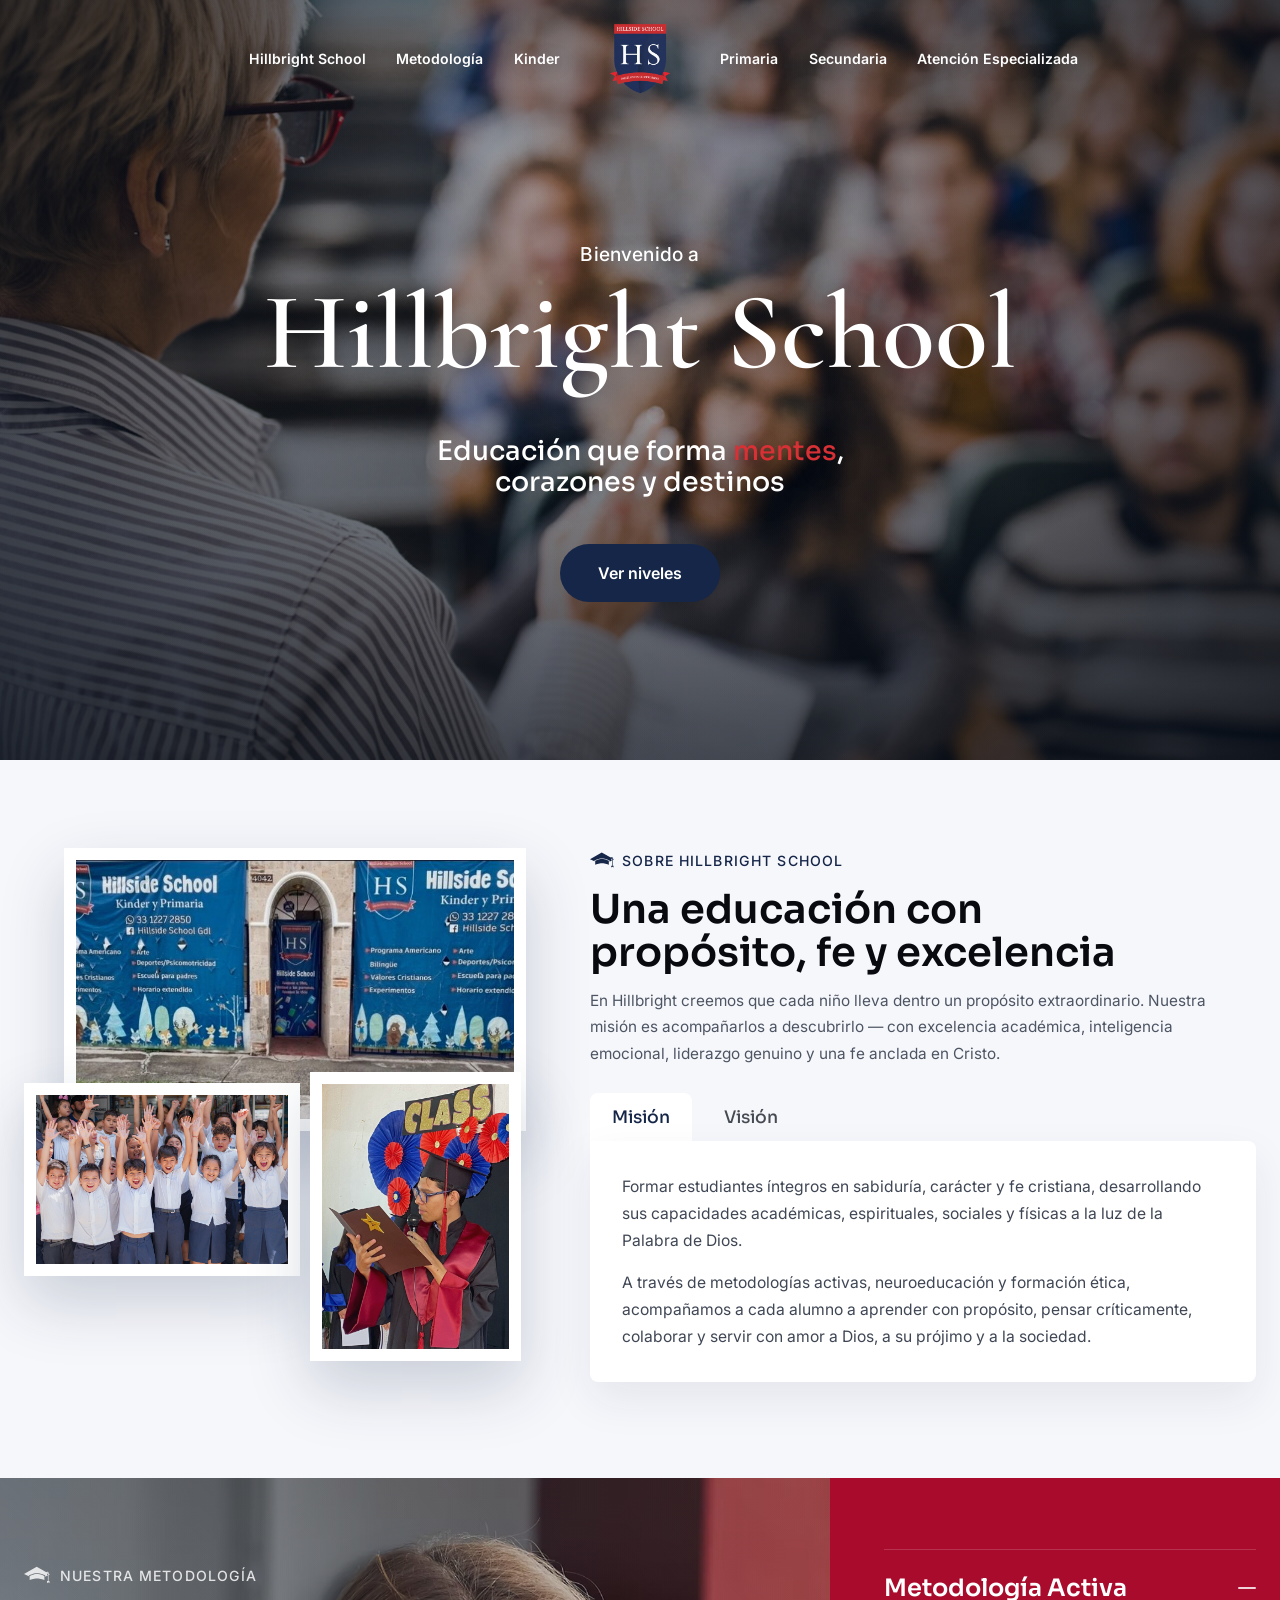
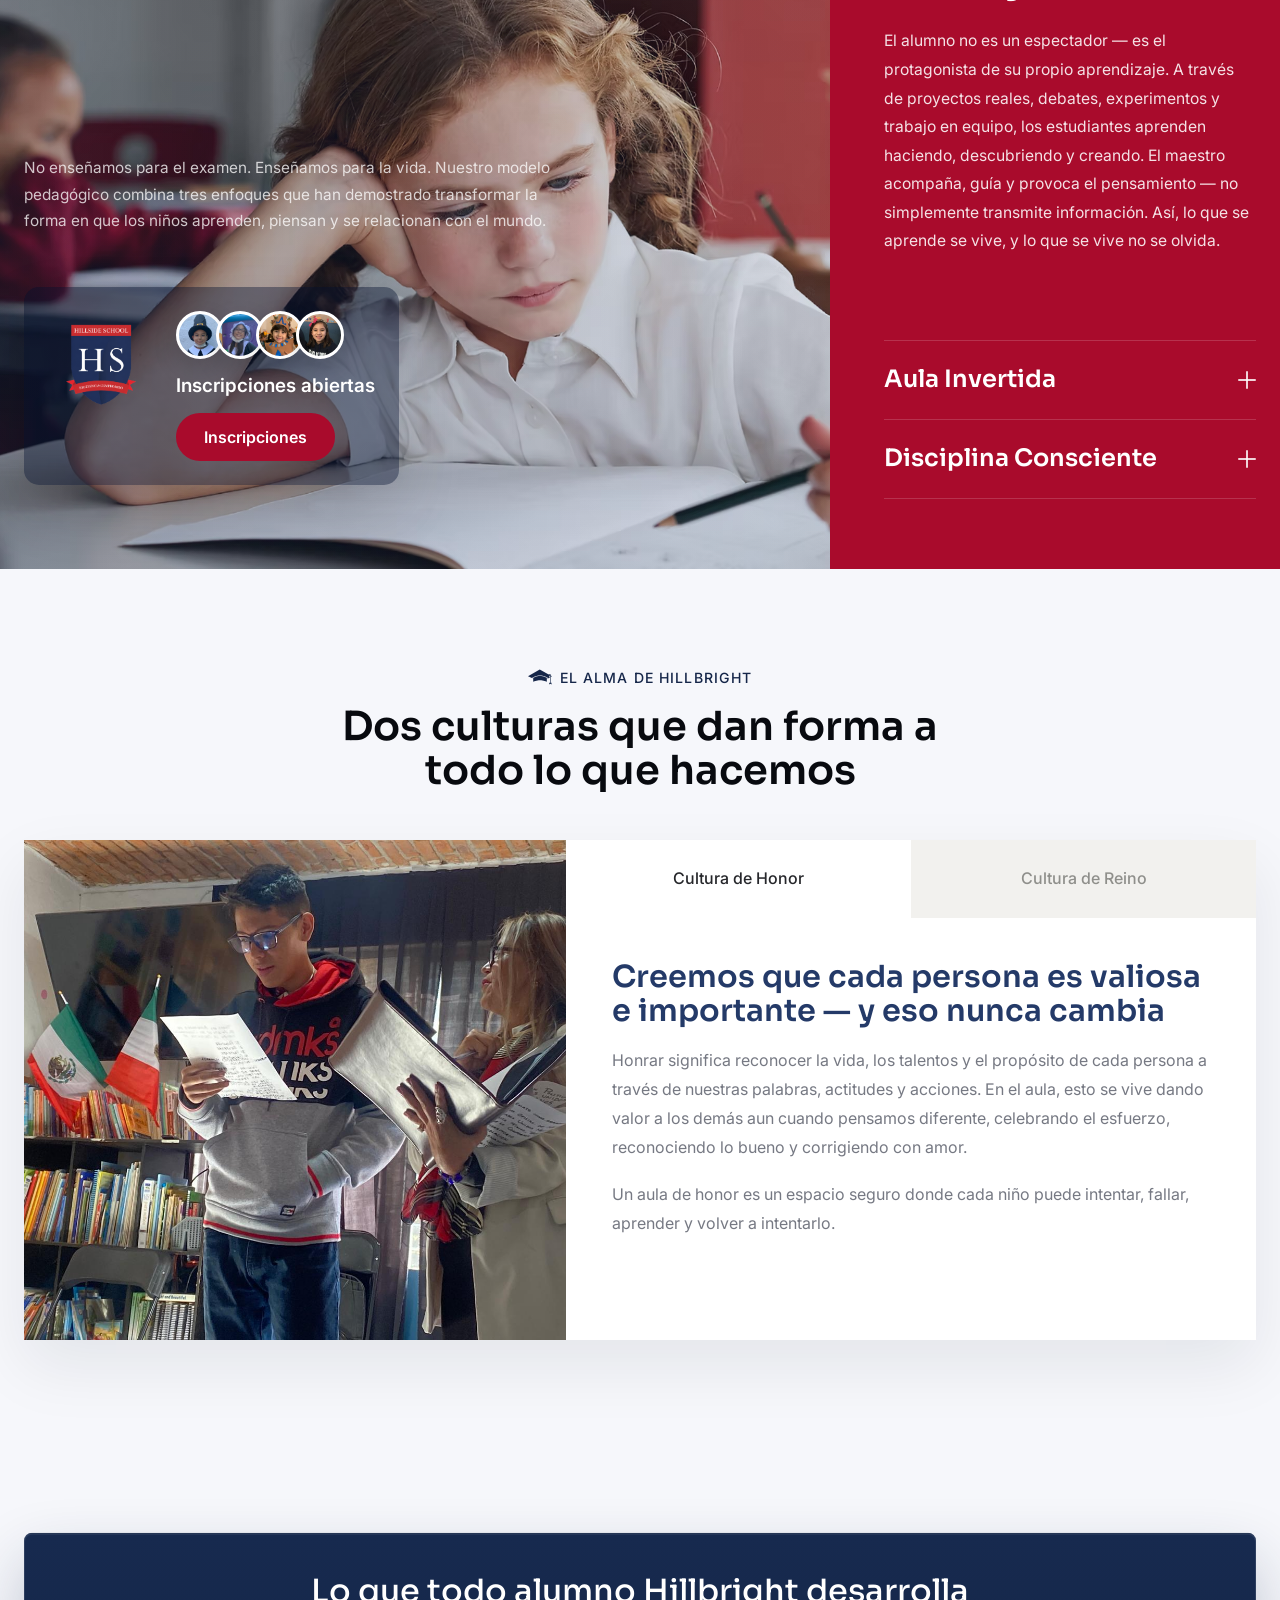
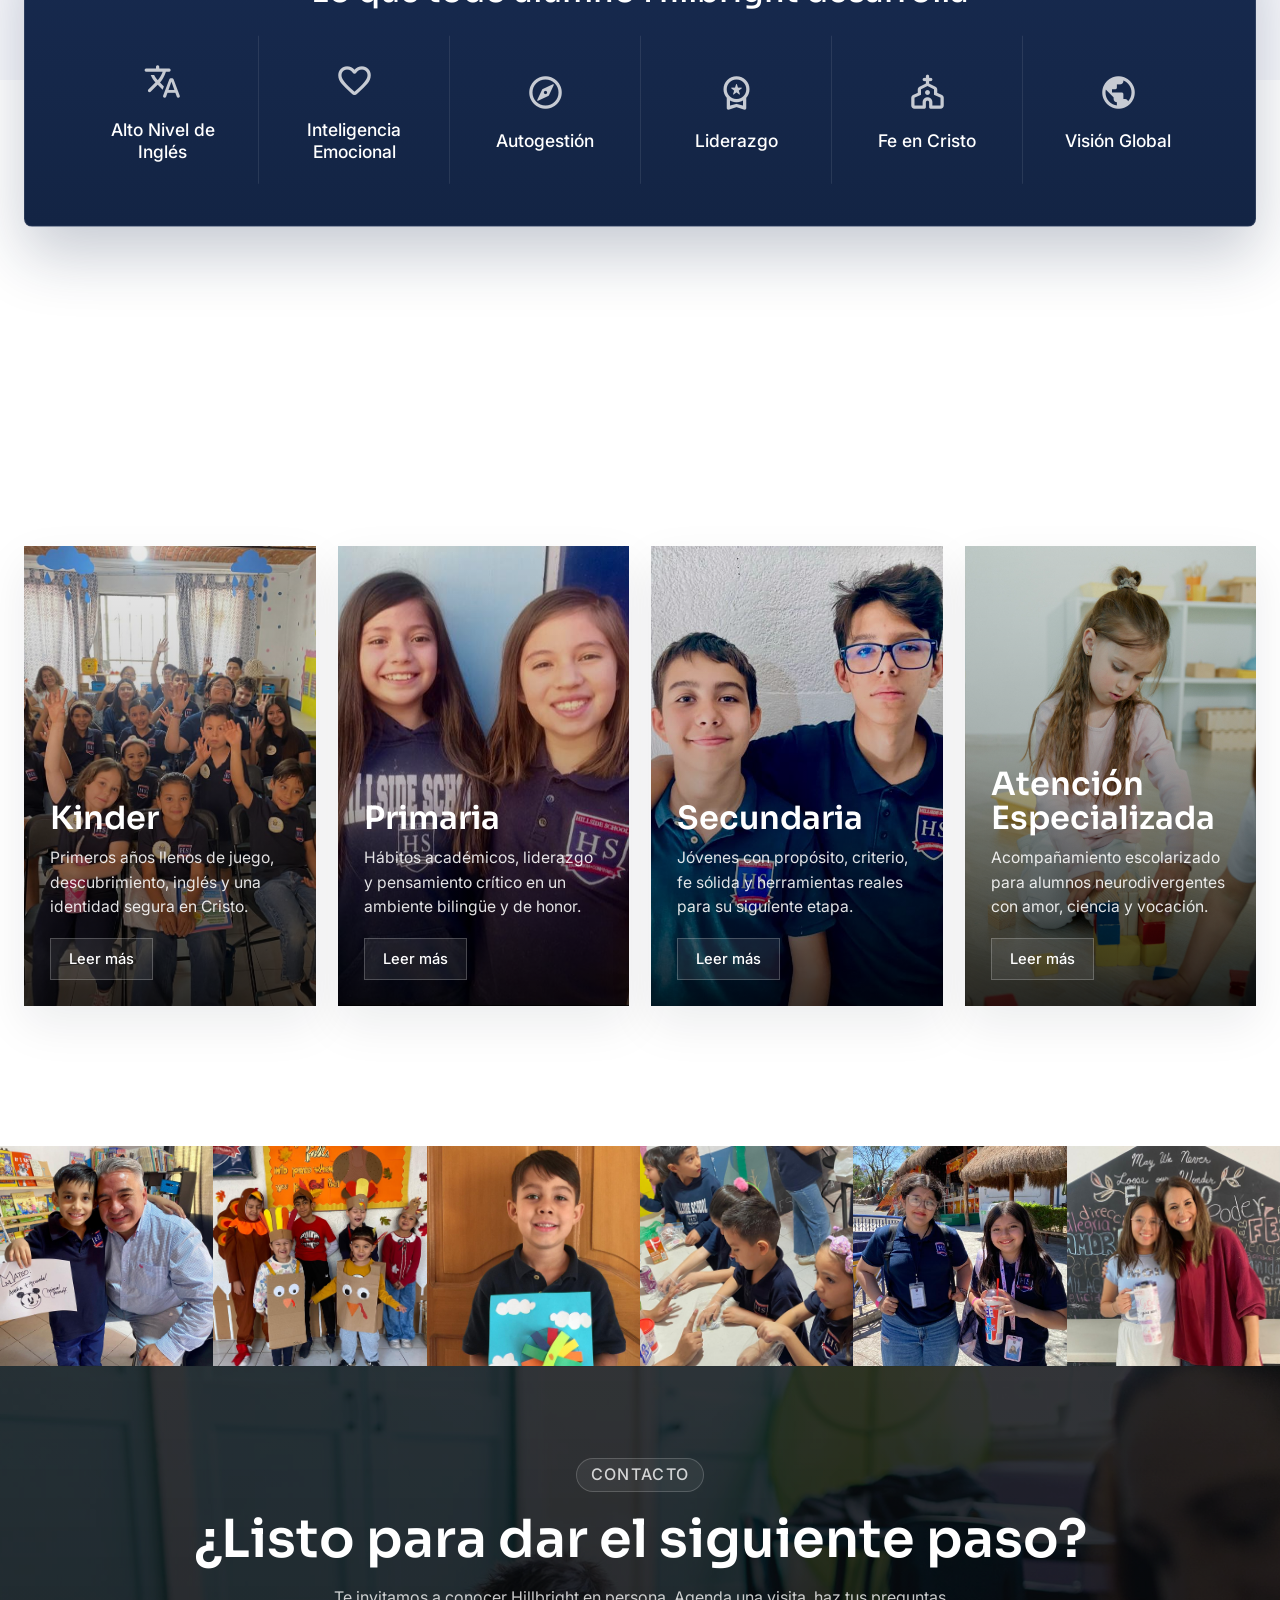
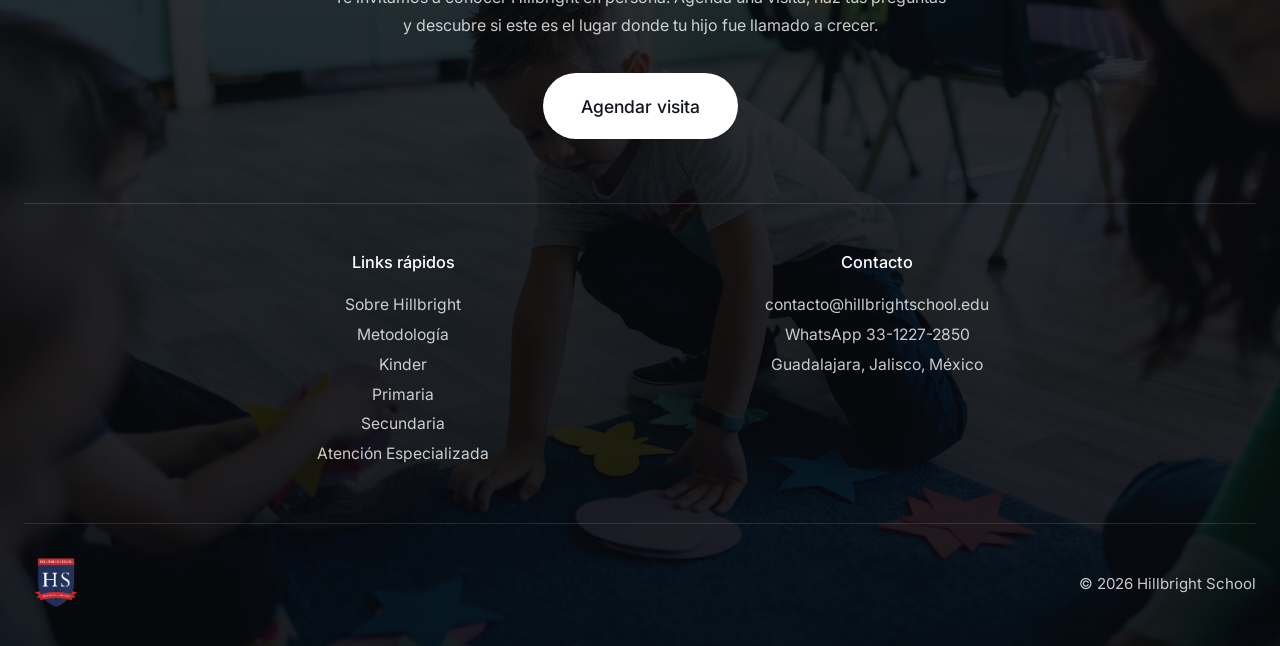
==== commit c76d1790: "Quitamos linea de stats" ====
--- a/index.html
+++ b/index.html
@@ -116,49 +116,6 @@
         </div>
       </section>
 
-      <section class="stats-section" aria-label="Datos de Hillbright School">
-        <div class="container container-2xl about-stats">
-          <article class="stat-item">
-            <svg class="stat-icon" xmlns="http://www.w3.org/2000/svg" viewBox="0 0 24 24" aria-hidden="true">
-              <path d="M16 21v-2a4 4 0 0 0-4-4H7a4 4 0 0 0-4 4v2"></path>
-              <circle cx="9.5" cy="7" r="4"></circle>
-              <path d="M20 8v6"></path>
-              <path d="M23 11h-6"></path>
-            </svg>
-            <strong data-count="150">150</strong>
-            <span>Estudiantes</span>
-          </article>
-
-          <article class="stat-item">
-            <svg class="stat-icon" xmlns="http://www.w3.org/2000/svg" viewBox="0 0 24 24" aria-hidden="true">
-              <path d="M22 10v6M2 10l10-5 10 5-10 5z"></path>
-              <path d="M6 12v5c3 3 9 3 12 0v-5"></path>
-            </svg>
-            <strong data-count="15">15</strong>
-            <span>Profesores</span>
-          </article>
-
-          <article class="stat-item">
-            <svg class="stat-icon" xmlns="http://www.w3.org/2000/svg" viewBox="0 0 24 24" aria-hidden="true">
-              <path d="M4 19.5A2.5 2.5 0 0 1 6.5 17H20"></path>
-              <path d="M4 4.5A2.5 2.5 0 0 1 6.5 2H20v20H6.5A2.5 2.5 0 0 1 4 19.5z"></path>
-            </svg>
-            <strong data-count="3">3</strong>
-            <span>Niveles</span>
-          </article>
-
-          <article class="stat-item">
-            <svg class="stat-icon" xmlns="http://www.w3.org/2000/svg" viewBox="0 0 24 24" aria-hidden="true">
-              <path d="M20 6 9 17l-5-5"></path>
-            </svg>
-            <strong>Atención</strong>
-            <span>especializada</span>
-          </article>
-        </div>
-      </section>
-
-      <section class="section-spacer" aria-hidden="true"></section>
-
       <section class="methodology-section" id="metodologia" aria-labelledby="methodology-title">
         <div class="container container-2xl methodology-shell">
           <div class="methodology-container">
--- a/styles.css
+++ b/styles.css
@@ -323,6 +323,7 @@
   border: 12px solid var(--white);
   border-radius: 0;
   background-position: center;
+  background-repeat: no-repeat;
   background-size: cover;
   box-shadow: 0 26px 60px rgba(21, 38, 73, 0.2);
 }
@@ -335,9 +336,9 @@
   z-index: 1;
   background-image:
     linear-gradient(180deg, rgba(21, 38, 73, 0.02), rgba(21, 38, 73, 0.14)),
-    url("images/about_us_1.webp");
-  background-position: center 90%;
-  background-size: 100%;
+    url("images/about_us_1.jpeg");
+  background-position: center, center 90%;
+  background-size: cover;
 }
 
 .about-photo-wide {
@@ -542,7 +543,7 @@
   background-image:
     linear-gradient(180deg, rgba(12, 22, 42, 0.66), rgba(12, 22, 42, 0.72)),
     url("images/stats_bar.jpg");
-  background-position: center 58%;
+  background-position: center 37%;
   background-size: cover;
 }
 
@@ -1245,7 +1246,7 @@
 }
 
 .level-panel-kinder {
-  background-image: url("images/niveles_kinder.jpg");
+  background-image: url("images/niveles_kinder.jpeg");
   background-position: 42% center;
 }
 
@@ -2706,7 +2707,7 @@
 }
 
 .program-snapshot-kinder {
-  background-image: url("images/niveles_kinder.jpg");
+  background-image: url("images/niveles_kinder.jpeg");
   background-position: center 34%;
 }
 
@@ -2843,7 +2844,8 @@
 }
 
 .kinder-detail-three {
-  background-image: url("images/kinder_background_3.jpg");
+  background-image: url("images/kinder_background_3.jpeg");
+  background-position: center 25%;
 }
 
 .primaria-detail-one {
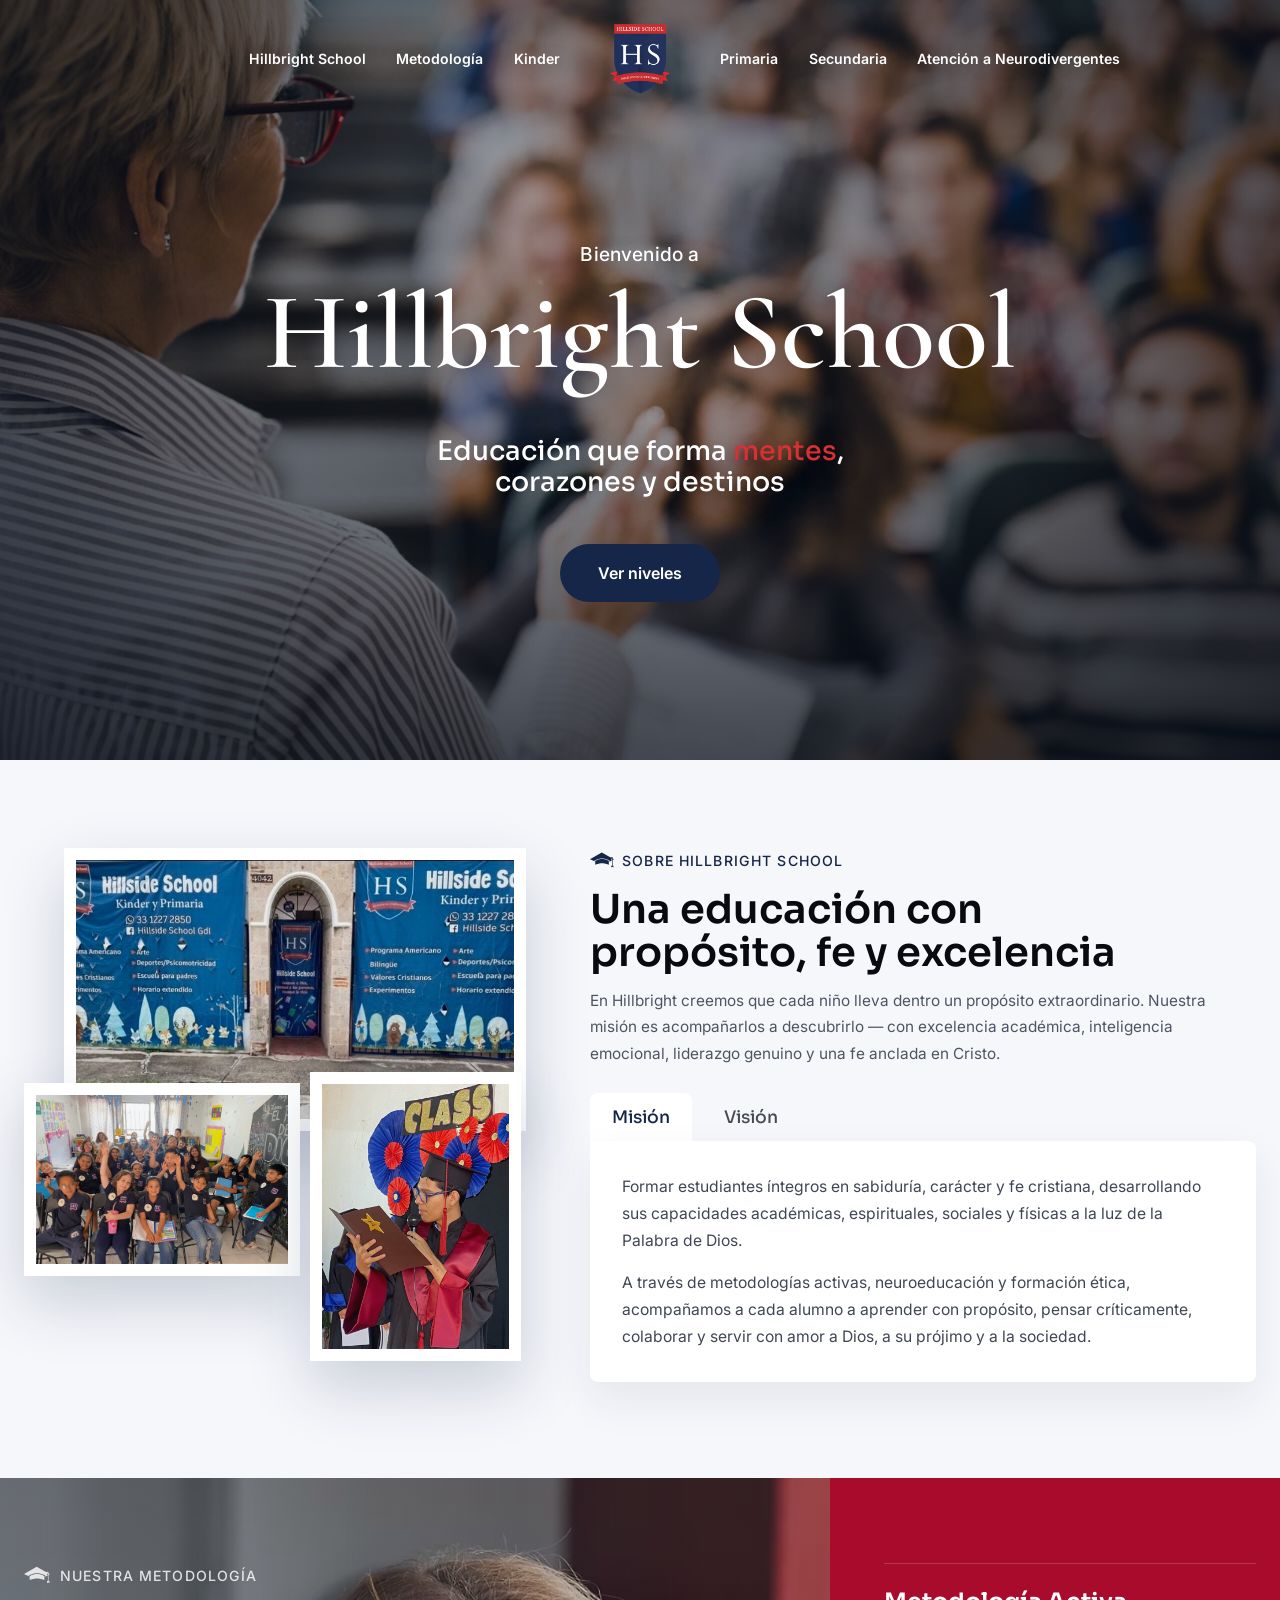
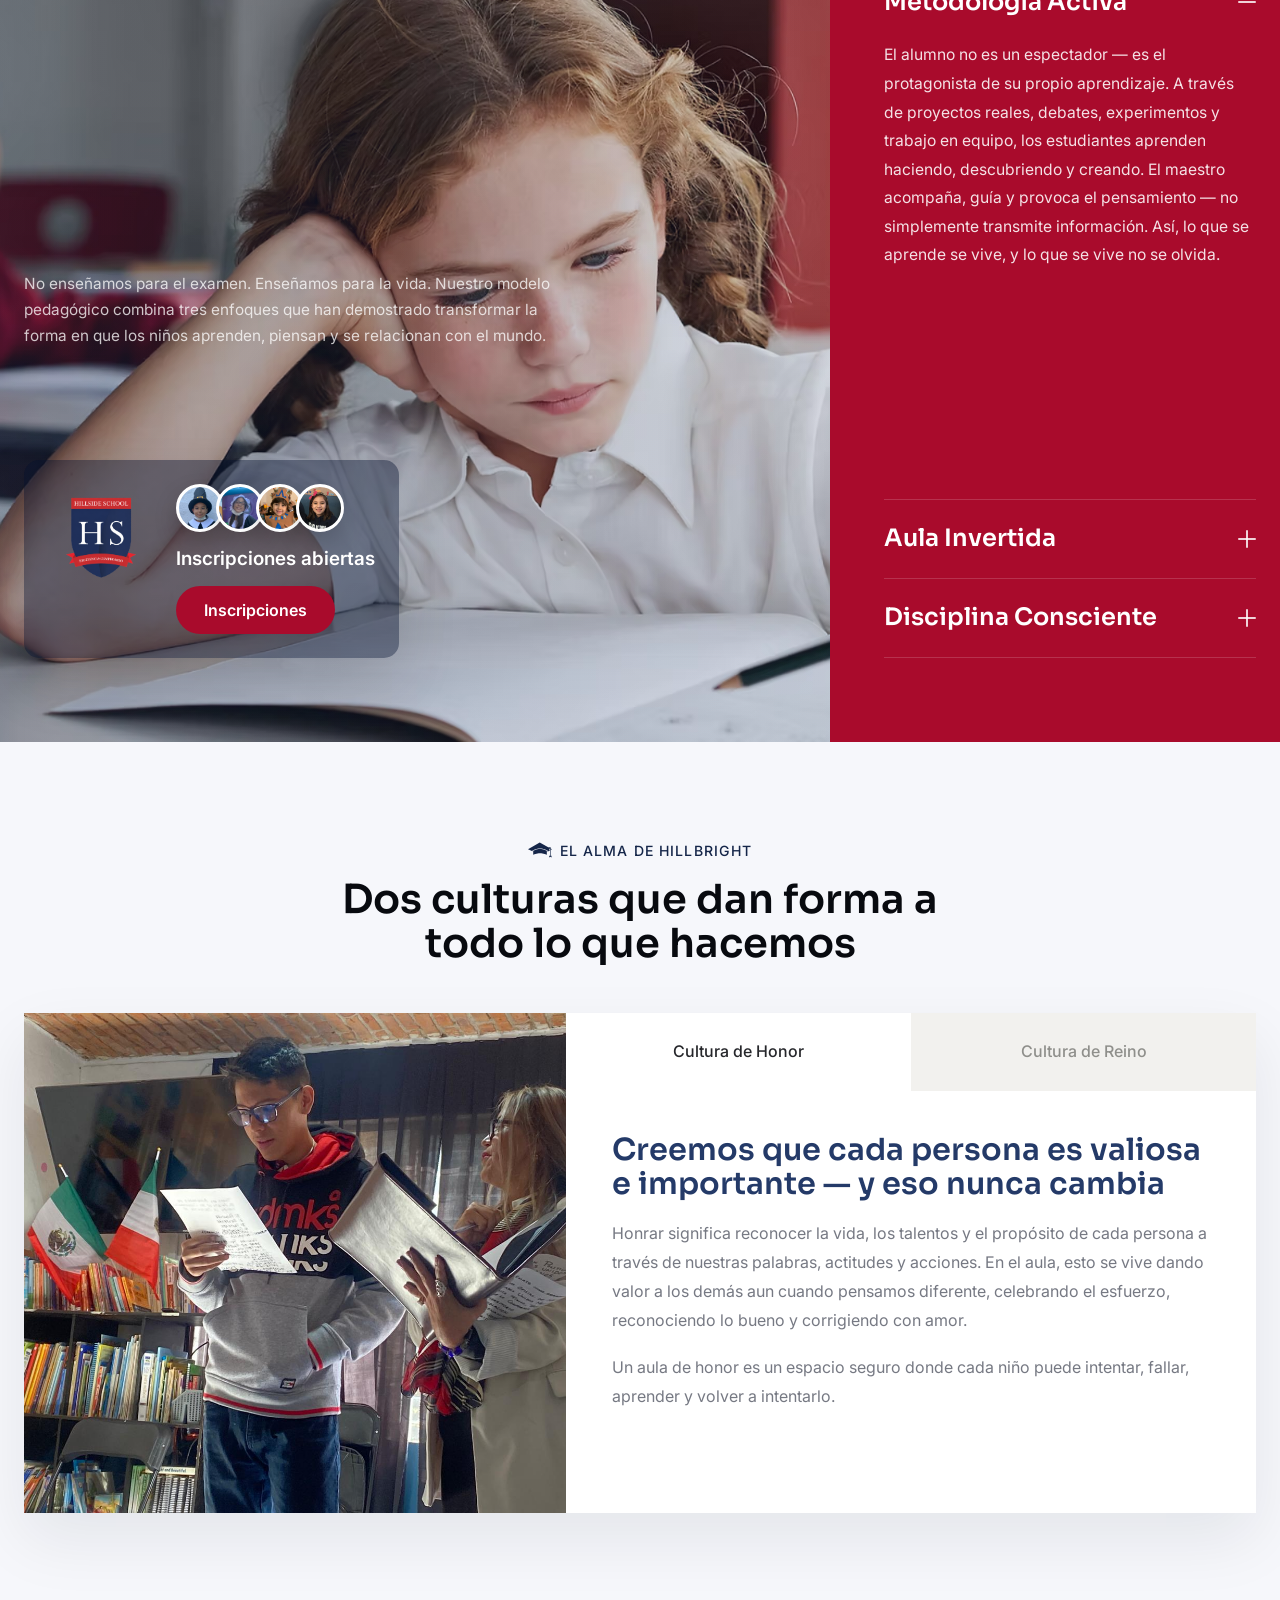
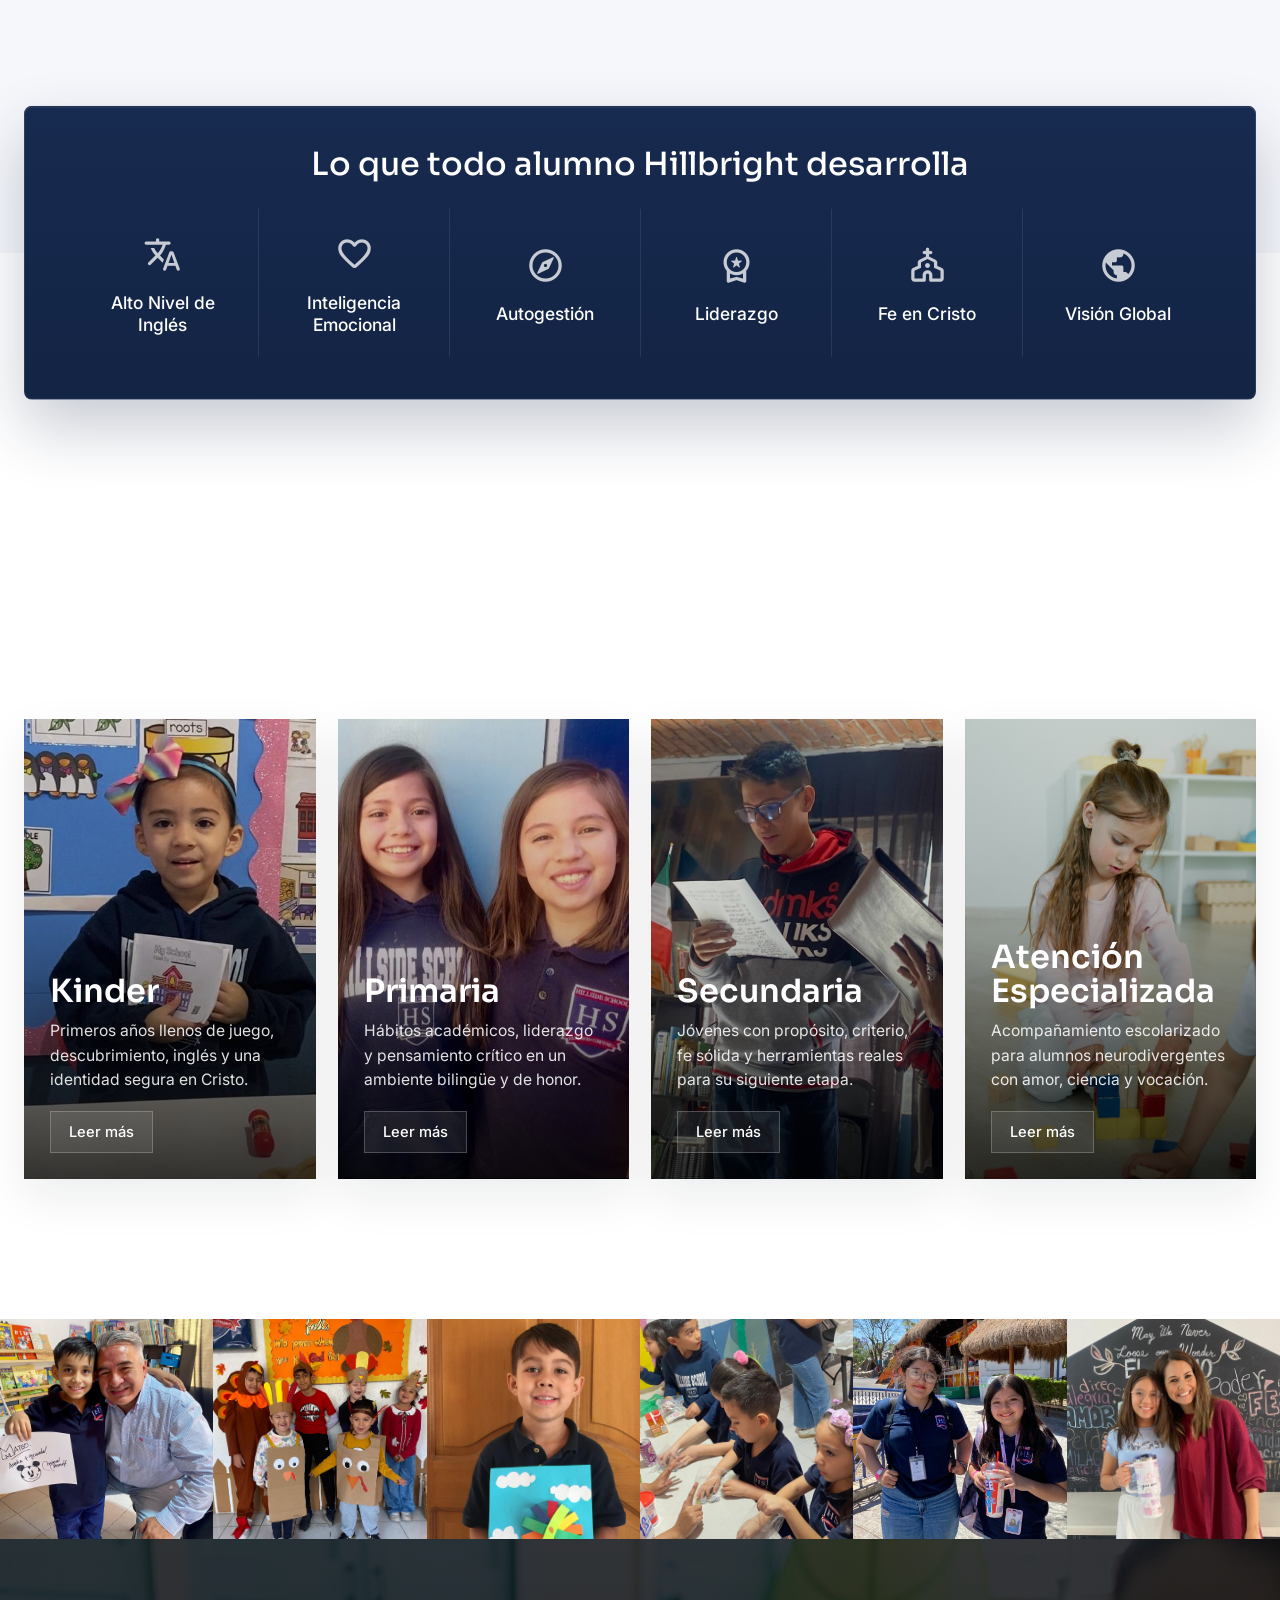
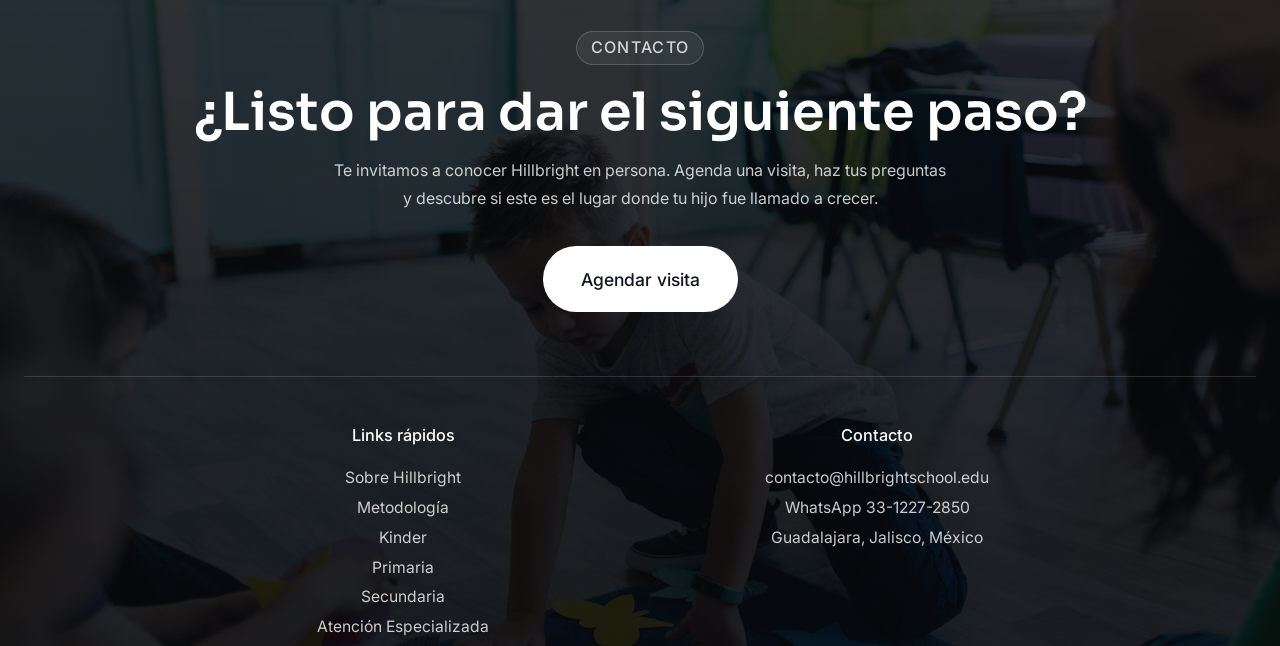
==== commit f2558148: "Modificacion de fotografias" ====
--- a/index.html
+++ b/index.html
@@ -36,13 +36,13 @@
         <a href="kinder.html">Kinder</a>
         <a href="primaria.html">Primaria</a>
         <a href="secundaria.html">Secundaria</a>
-        <a href="atencion-especializada.html">Atención Especializada</a>
+        <a href="atencion-especializada.html">Atención a Neurodivergentes</a>
       </nav>
 
       <nav class="main-nav main-nav-right" aria-label="Navegación principal derecha">
         <a href="primaria.html">Primaria</a>
         <a href="secundaria.html">Secundaria</a>
-        <a href="atencion-especializada.html">Atención Especializada</a>
+        <a href="atencion-especializada.html">Atención a Neurodivergentes</a>
       </nav>
     </header>
 
--- a/styles.css
+++ b/styles.css
@@ -349,7 +349,7 @@
   z-index: 3;
   background-image:
     linear-gradient(180deg, rgba(21, 38, 73, 0.03), rgba(21, 38, 73, 0.12)),
-    url("images/about_us_2.jpg");
+    url("images/about_us_2.jpeg");
   background-position: center 60%;
 }
 
@@ -2585,18 +2585,18 @@
 }
 
 .program-hero-kinder {
-  background-image: url("images/kinder_hero.jpg");
-  background-position: center 1%;
+  background-image: url("images/kinder_hero.jpeg");
+  background-position: center 55%;
 }
 
 .program-hero-primaria {
-  background-image: url("images/primaria_hero.jpg");
-  background-position: center 43%;
+  background-image: url("images/primaria_hero.jpeg");
+  background-position: center 5%;
 }
 
 .program-hero-secundaria {
-  background-image: url("images/secundaria_hero.jpg");
-  background-position: center 75%;
+  background-image: url("images/secundaria_hero.jpeg");
+  background-position: center 22%;
 }
 
 .program-hero-specialized {
@@ -2708,7 +2708,7 @@
 
 .program-snapshot-kinder {
   background-image: url("images/niveles_kinder.jpeg");
-  background-position: center 34%;
+  background-position: 38% 34%;
 }
 
 .program-snapshot-primaria {
@@ -2718,6 +2718,7 @@
 
 .program-snapshot-secundaria {
   background-image: url("images/niveles_secundaria.jpeg");
+  background-position: 99% center;
 }
 
 .program-snapshot-specialized {
@@ -2869,13 +2870,13 @@
 }
 
 .secundaria-detail-two {
-  background-image: url("images/secundaria_background_2.jpg");
-  background-position: center 15%;
+  background-image: url("images/secundaria_background_2.jpeg");
+  background-position: center 35%;
 }
 
 .secundaria-detail-three {
-  background-image: url("images/secundaria_background_3.jpg");
-  background-position: center 8%;
+  background-image: url("images/secundaria_background_3.jpeg");
+  background-position: center 20%;
 }
 
 .program-population-grid {
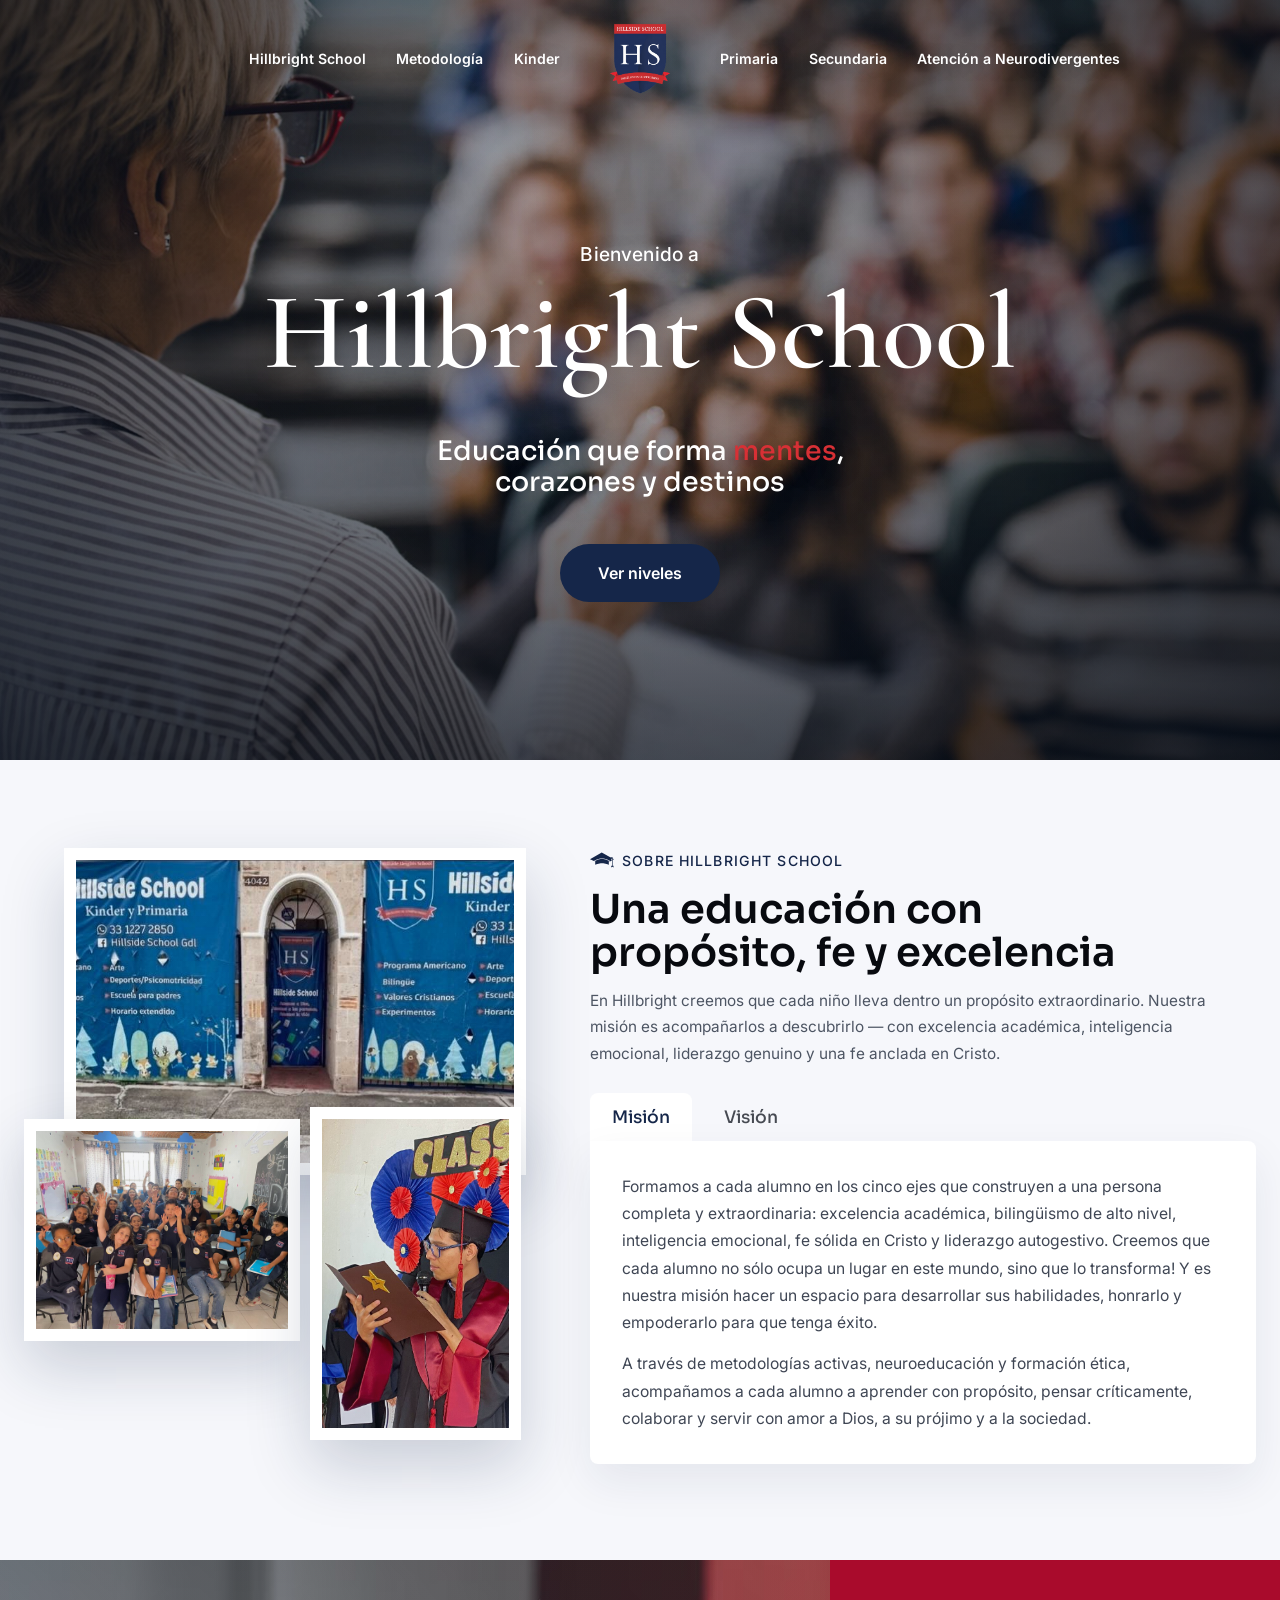
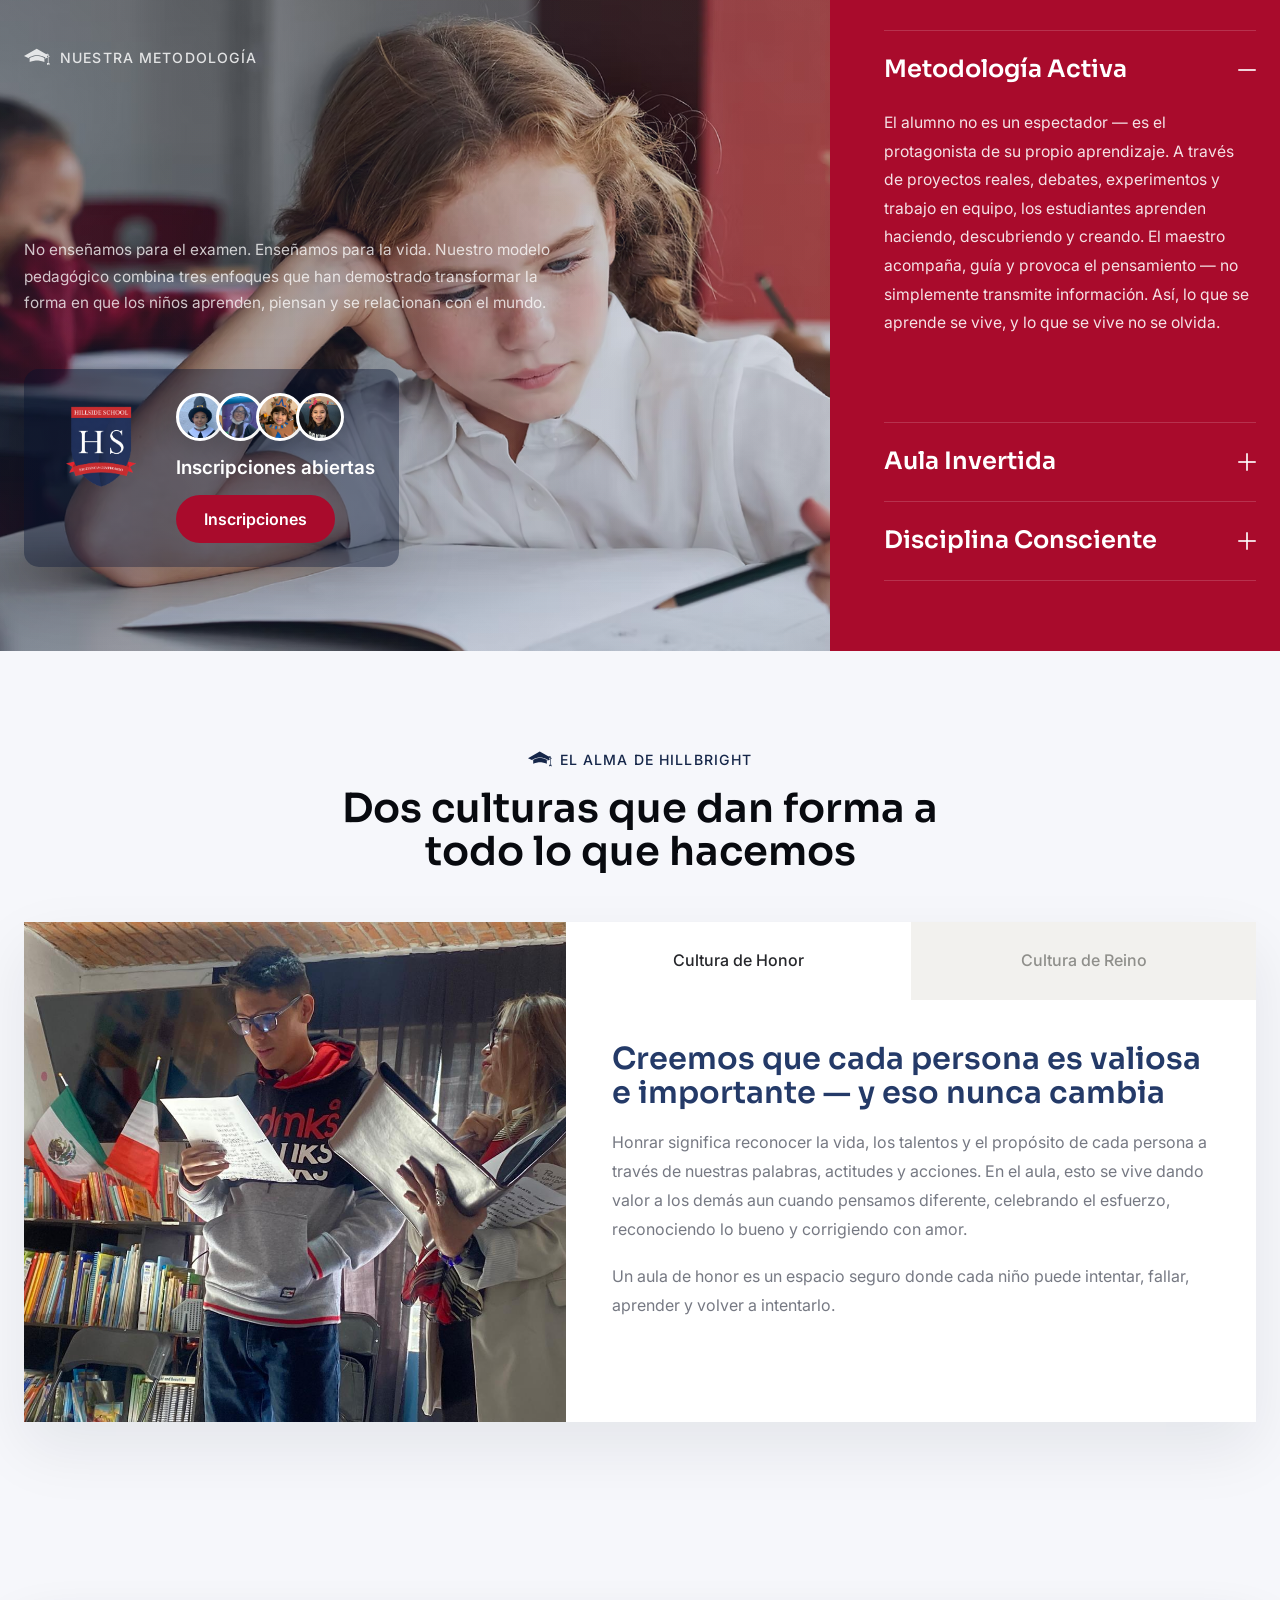
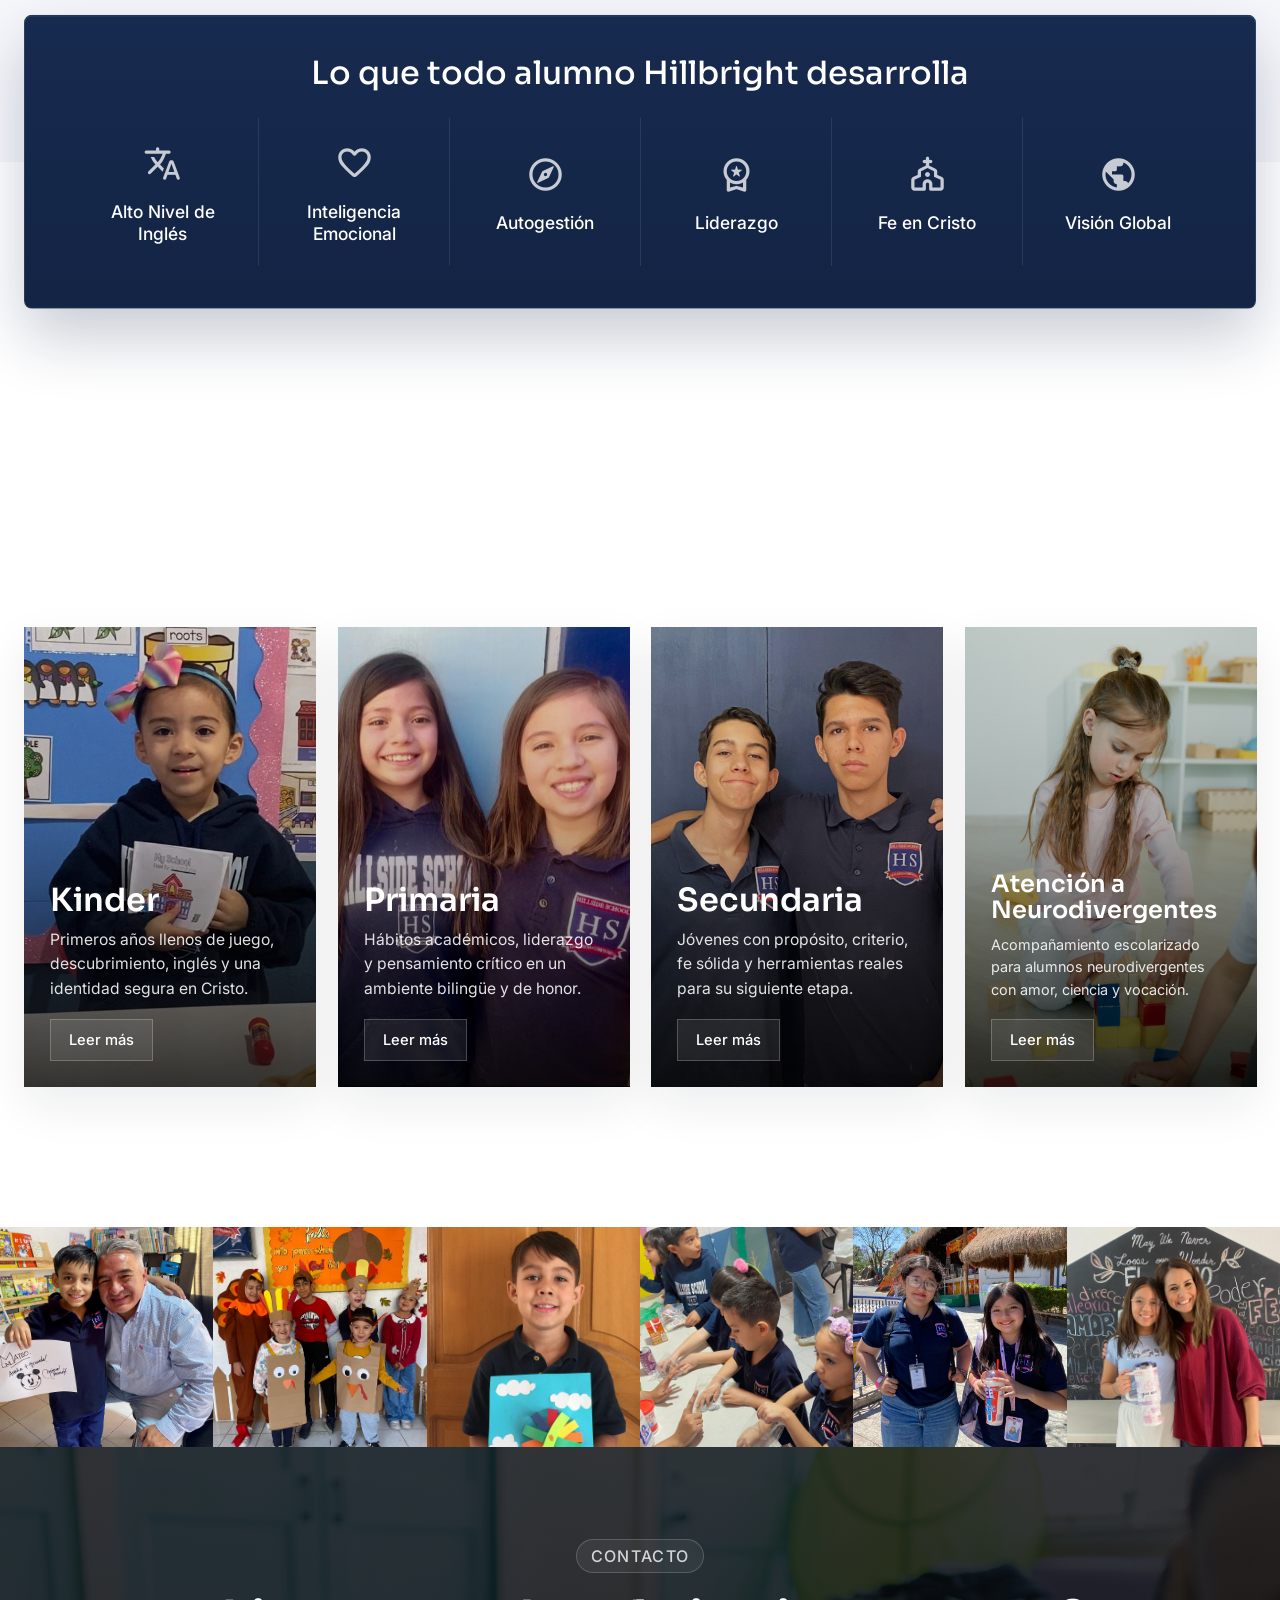
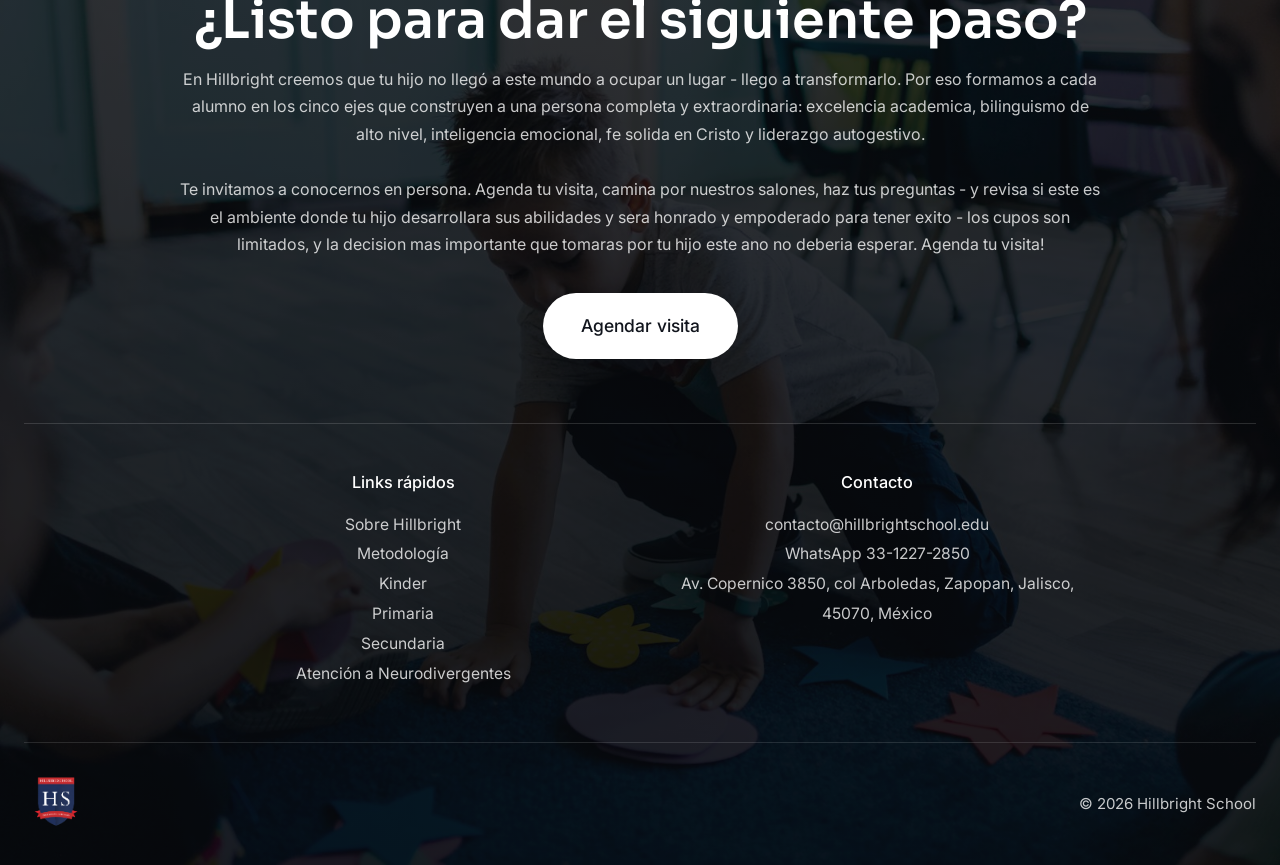
==== commit e5158e4e: "Modificaciones v3" ====
--- a/index.html
+++ b/index.html
@@ -95,7 +95,8 @@
               <div class="statement-panel-stack">
                 <article class="statement-panel is-active" id="panel-mision" role="tabpanel" aria-labelledby="tab-mision" aria-hidden="false">
                   <p>
-                    Formar estudiantes íntegros en sabiduría, carácter y fe cristiana, desarrollando sus capacidades académicas, espirituales, sociales y físicas a la luz de la Palabra de Dios.
+                    Formamos a cada alumno en los cinco ejes que construyen a una persona completa y extraordinaria: excelencia académica, bilingüismo de alto nivel, inteligencia emocional, fe sólida en Cristo y liderazgo autogestivo. Creemos que cada alumno no sólo ocupa un lugar en este mundo, sino que lo transforma!
+Y es nuestra misión hacer un espacio para desarrollar sus habilidades, honrarlo y empoderarlo para que tenga éxito.
                   </p>
                   <p>
                     A través de metodologías activas, neuroeducación y formación ética, acompañamos a cada alumno a aprender con propósito, pensar críticamente, colaborar y servir con amor a Dios, a su prójimo y a la sociedad.
@@ -341,7 +342,7 @@
 
               <article class="level-panel level-panel-specialized">
                 <div class="level-panel-content">
-                  <h3>Atención Especializada</h3>
+                  <h3>Atención a Neurodivergentes</h3>
                   <p>Acompañamiento escolarizado para alumnos neurodivergentes con amor, ciencia y vocación.</p>
                   <a class="level-panel-button" href="atencion-especializada.html">Leer más</a>
                 </div>
@@ -362,52 +363,7 @@
         </div>
       </section>
 
-      <footer class="site-footer" id="contacto">
-        <div class="site-footer-overlay"></div>
-        <div class="container container-2xl site-footer-inner">
-          <div class="site-footer-hero">
-            <p class="site-footer-kicker">Contacto</p>
-            <h2>¿Listo para dar el siguiente paso?</h2>
-            <p>
-              Te invitamos a conocer Hillbright en persona. Agenda una visita, haz tus preguntas<br />
-              y descubre si este es el lugar donde tu hijo fue llamado a crecer.
-            </p>
-            <a class="site-footer-button" href="https://wa.me/523312272850" target="_blank" rel="noreferrer">Agendar visita</a>
-          </div>
-
-          <div class="site-footer-divider"></div>
-
-          <div class="site-footer-links">
-            <div>
-              <h3>Links rápidos</h3>
-              <ul>
-                <li><a href="#programas">Sobre Hillbright</a></li>
-                <li><a href="#metodologia">Metodología</a></li>
-                <li><a href="kinder.html">Kinder</a></li>
-                <li><a href="primaria.html">Primaria</a></li>
-                <li><a href="secundaria.html">Secundaria</a></li>
-                <li><a href="atencion-especializada.html">Atención Especializada</a></li>
-              </ul>
-            </div>
-
-            <div>
-              <h3>Contacto</h3>
-              <ul>
-                <li><a href="mailto:contacto@hillbrightschool.edu">contacto@hillbrightschool.edu</a></li>
-                <li><a href="https://wa.me/523312272850" target="_blank" rel="noreferrer">WhatsApp 33-1227-2850</a></li>
-                <li>Guadalajara, Jalisco, México</li>
-              </ul>
-            </div>
-          </div>
-
-          <div class="site-footer-bottom">
-            <div class="site-footer-brand">
-              <img src="images/hillside_logo.png" alt="Hillbright School" />
-            </div>
-            <p>&copy; 2026 Hillbright School</p>
-          </div>
-        </div>
-      </footer>
+      <div data-site-footer data-footer-scope="home"></div>
     </main>
 
     <script src="script.js"></script>
--- a/styles.css
+++ b/styles.css
@@ -1185,6 +1185,7 @@
 .level-panel {
   position: relative;
   display: flex;
+  container-type: inline-size;
   min-height: 460px;
   overflow: hidden;
   align-items: flex-end;
@@ -1205,6 +1206,8 @@
 .level-panel-content {
   position: relative;
   z-index: 1;
+  width: 100%;
+  min-width: 0;
   max-width: 360px;
 }
 
@@ -1261,6 +1264,24 @@
 
 .level-panel-specialized {
   background-image: url("images/niveles_especializada.jpg");
+}
+
+.level-panel-specialized .level-panel-content {
+  max-width: 100%;
+}
+
+.level-panel-specialized h3 {
+  max-width: 100%;
+  font-size: clamp(1.18rem, 10cqi, 1.72rem);
+  line-height: 1.1;
+  text-wrap: balance;
+  overflow-wrap: anywhere;
+}
+
+.level-panel-specialized p {
+  max-width: 100%;
+  font-size: clamp(0.9rem, 4.4cqi, 0.98rem);
+  overflow-wrap: anywhere;
 }
 
 .photo-divider {
@@ -2718,7 +2739,7 @@
 
 .program-snapshot-secundaria {
   background-image: url("images/niveles_secundaria.jpeg");
-  background-position: 99% center;
+  background-position: center 8%;
 }
 
 .program-snapshot-specialized {
@@ -2871,12 +2892,12 @@
 
 .secundaria-detail-two {
   background-image: url("images/secundaria_background_2.jpeg");
-  background-position: center 35%;
+  background-position: center 40%;
 }
 
 .secundaria-detail-three {
   background-image: url("images/secundaria_background_3.jpeg");
-  background-position: center 20%;
+  background-position: center 31%;
 }
 
 .program-population-grid {
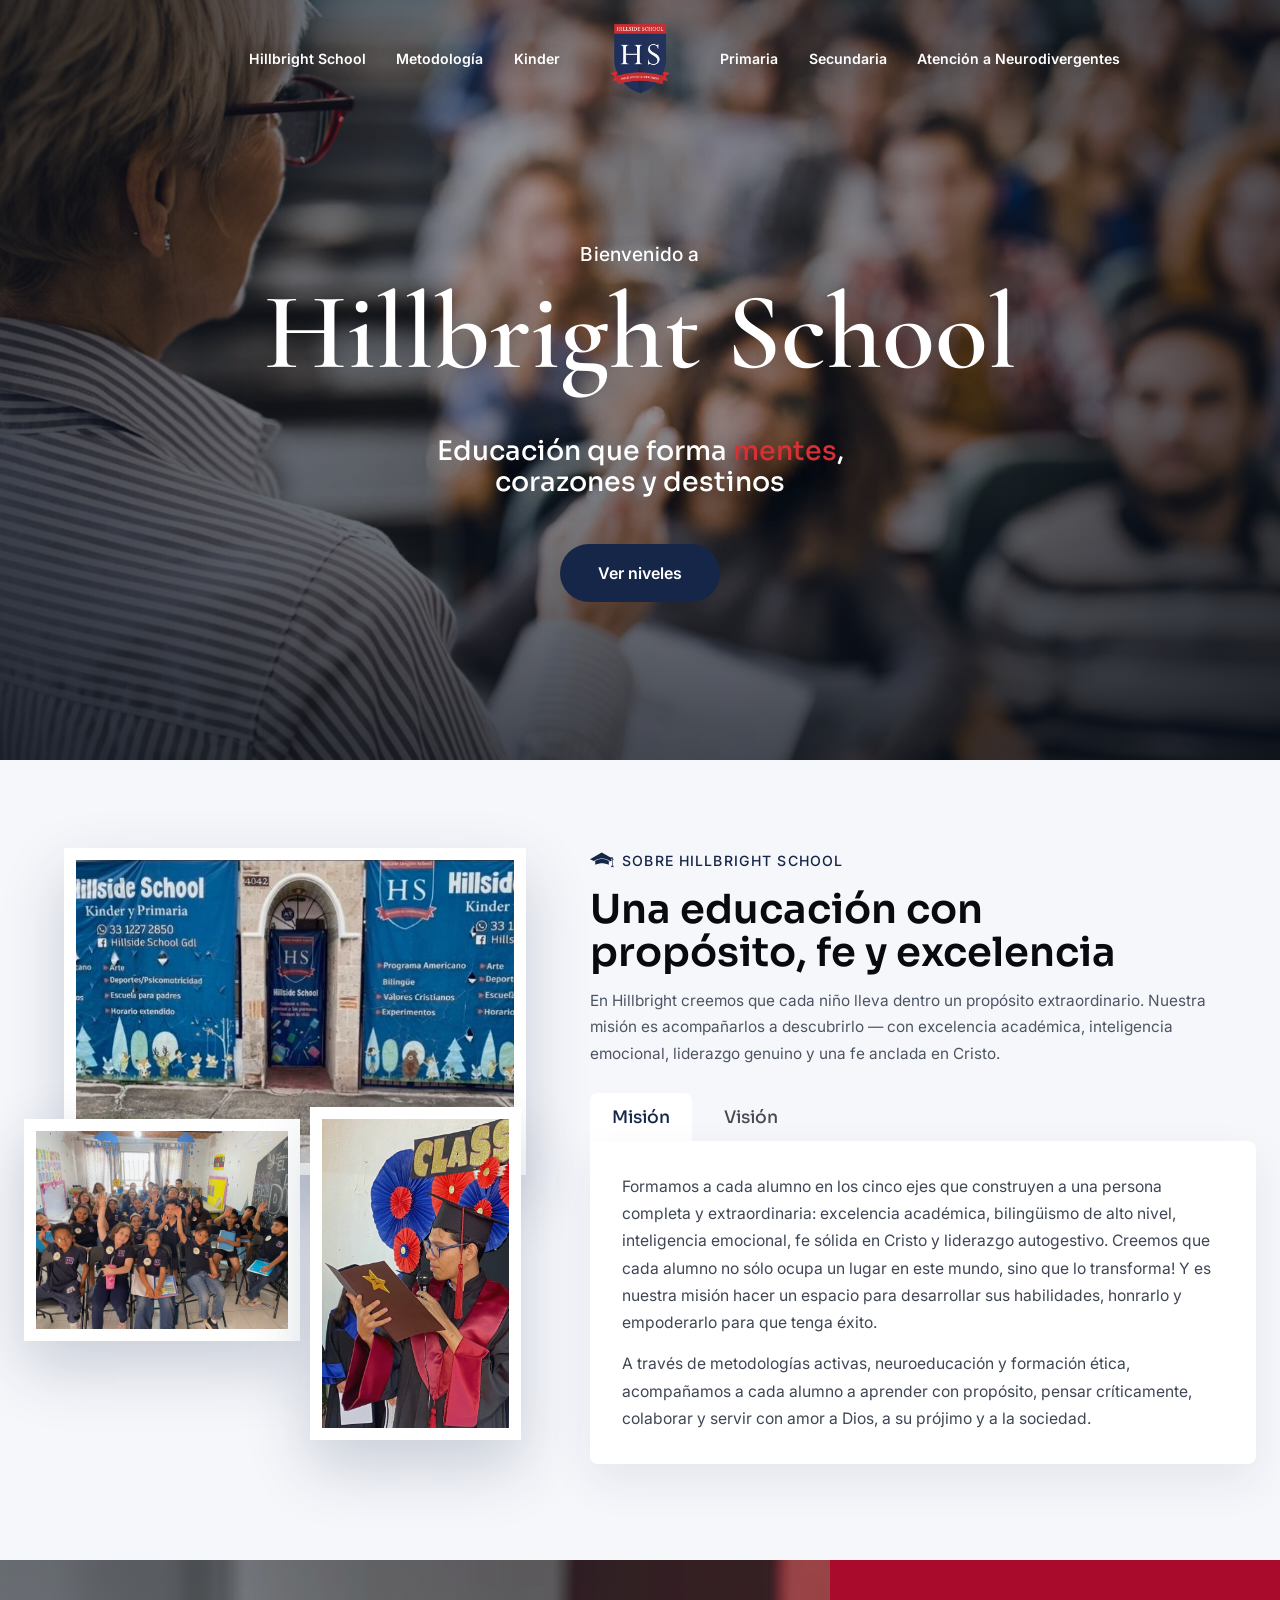
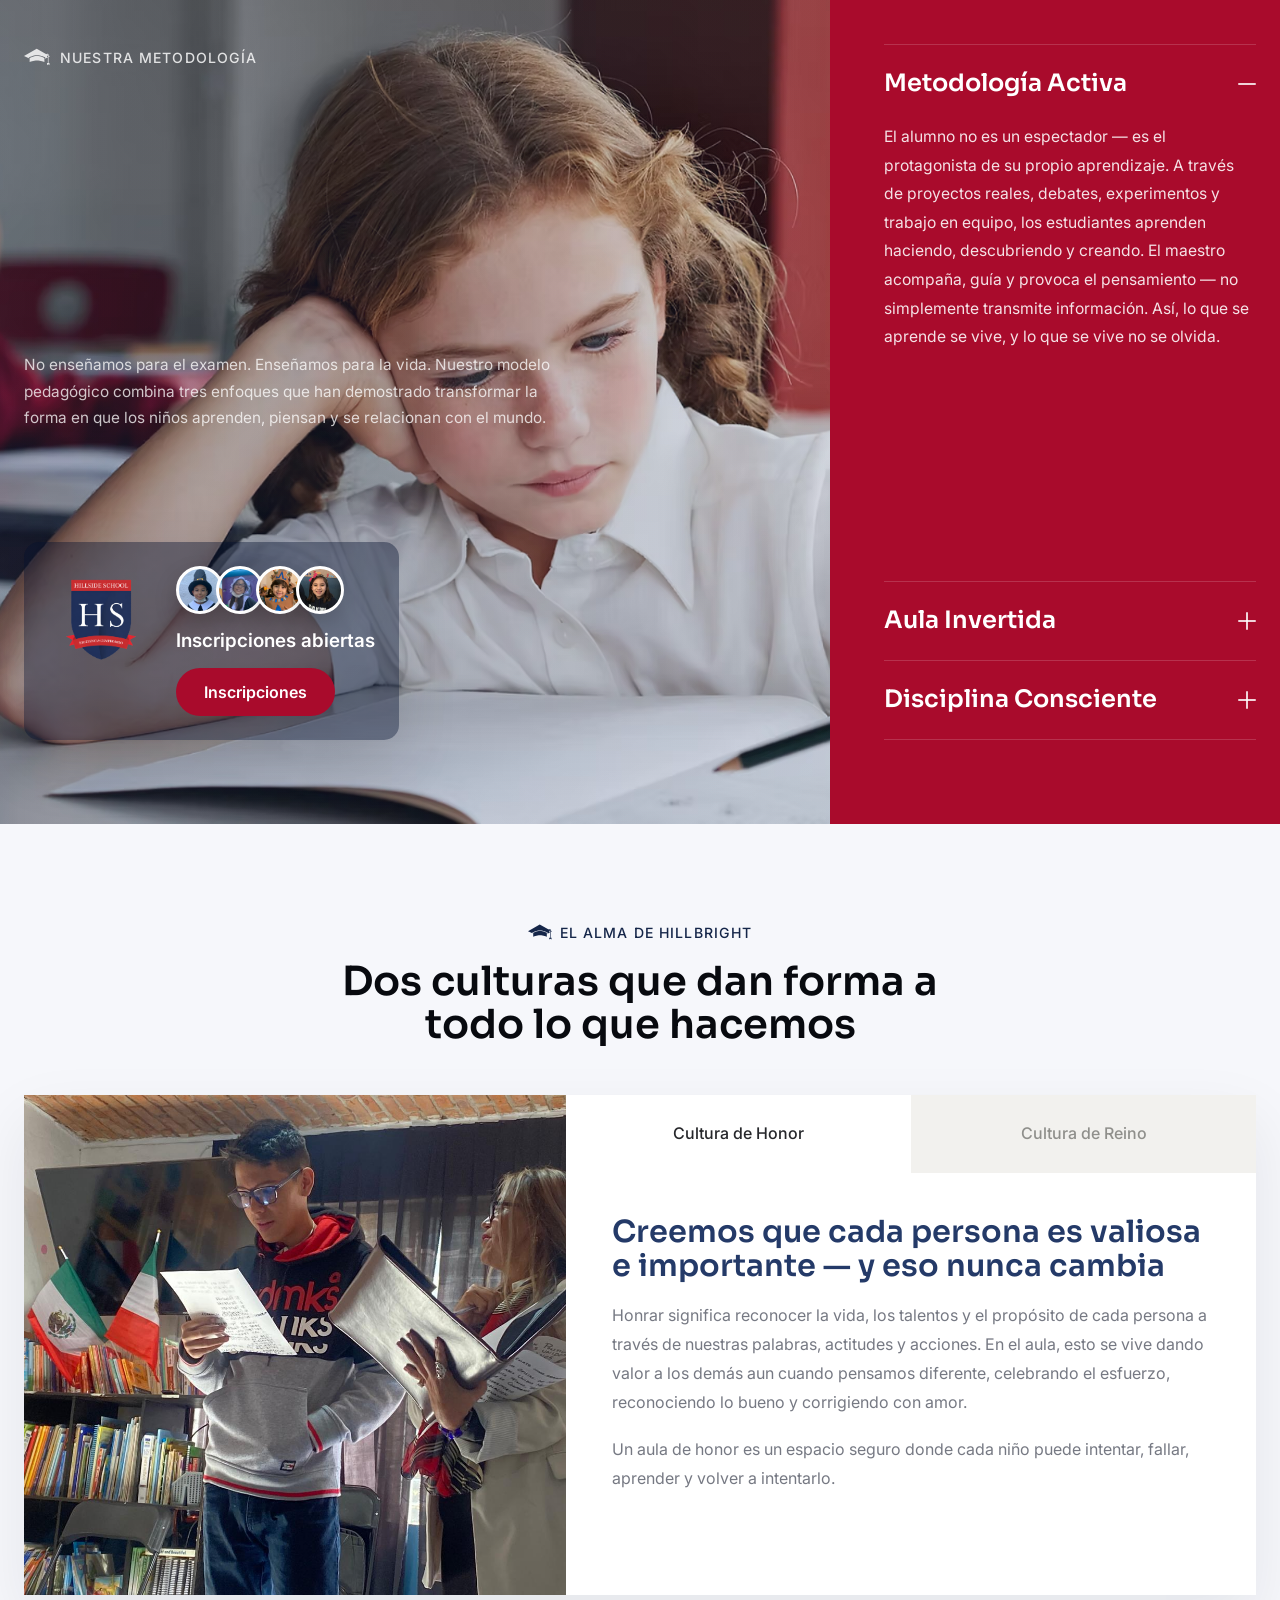
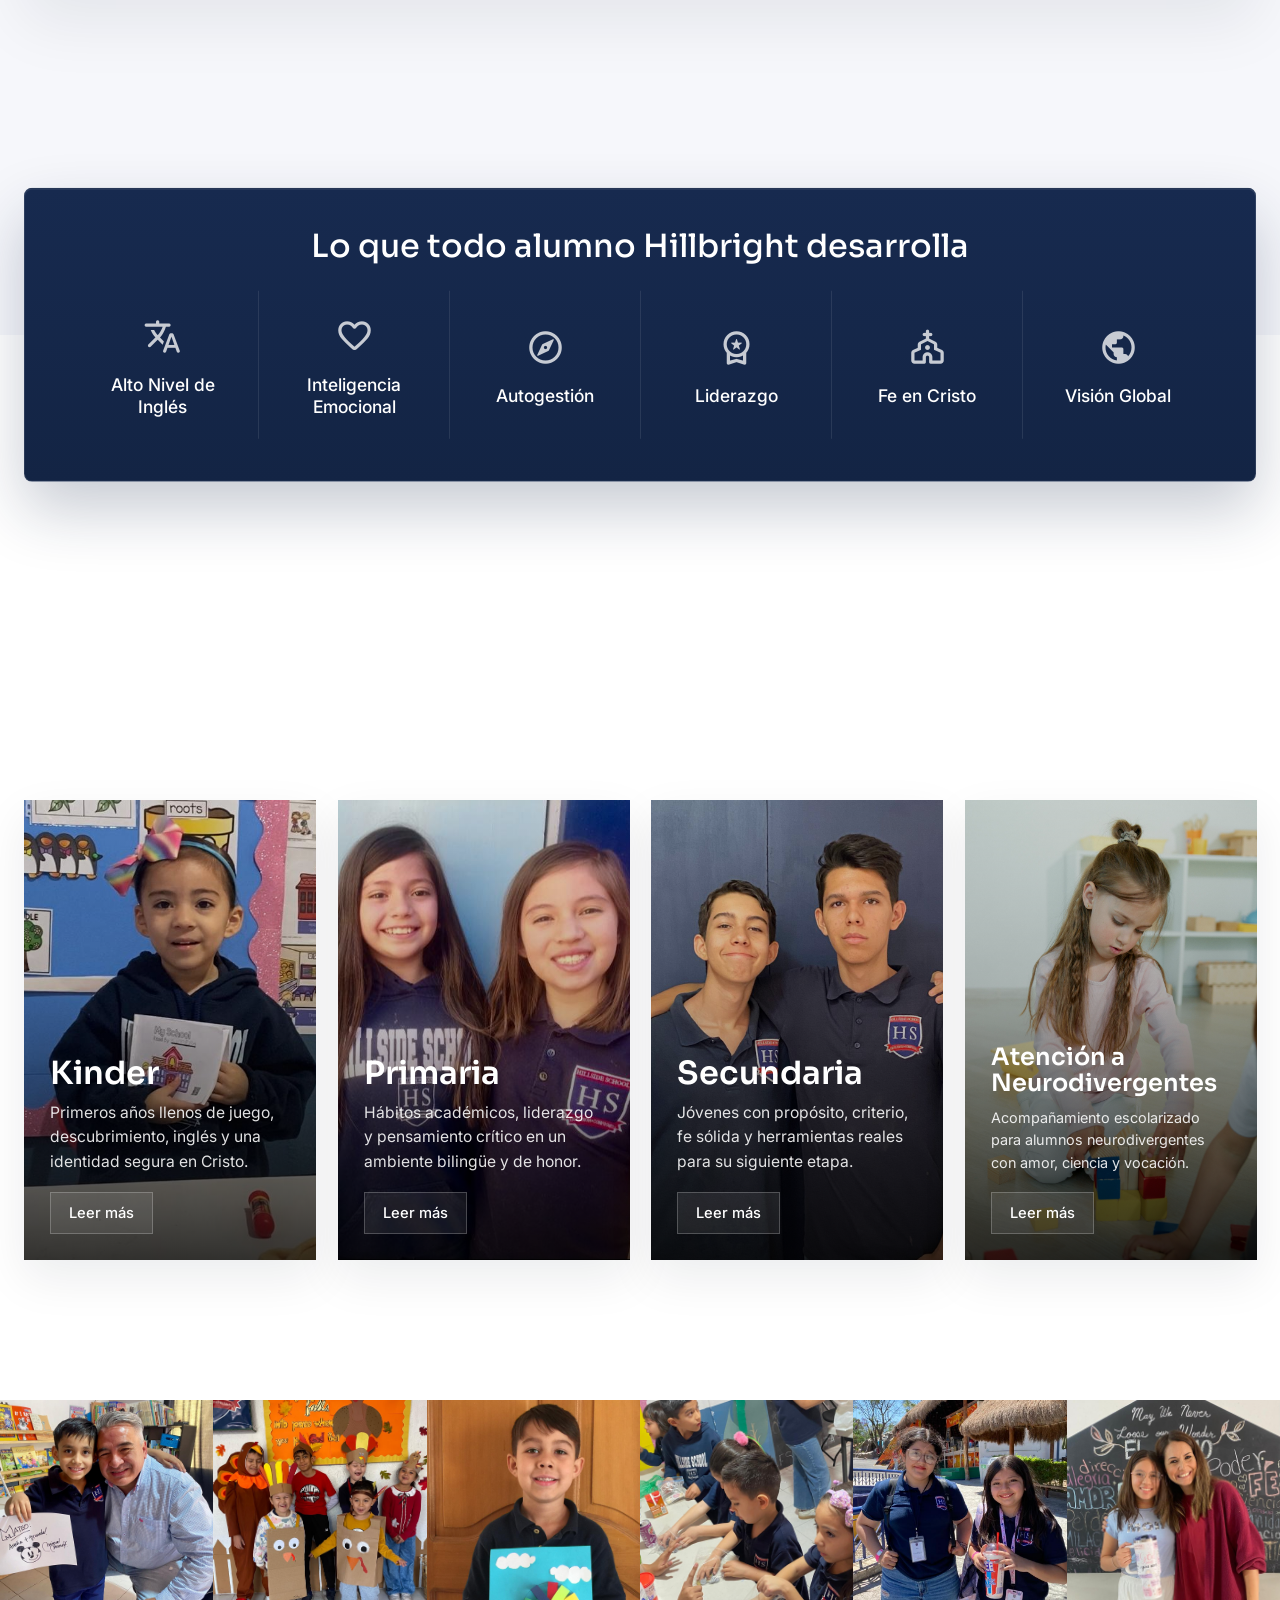
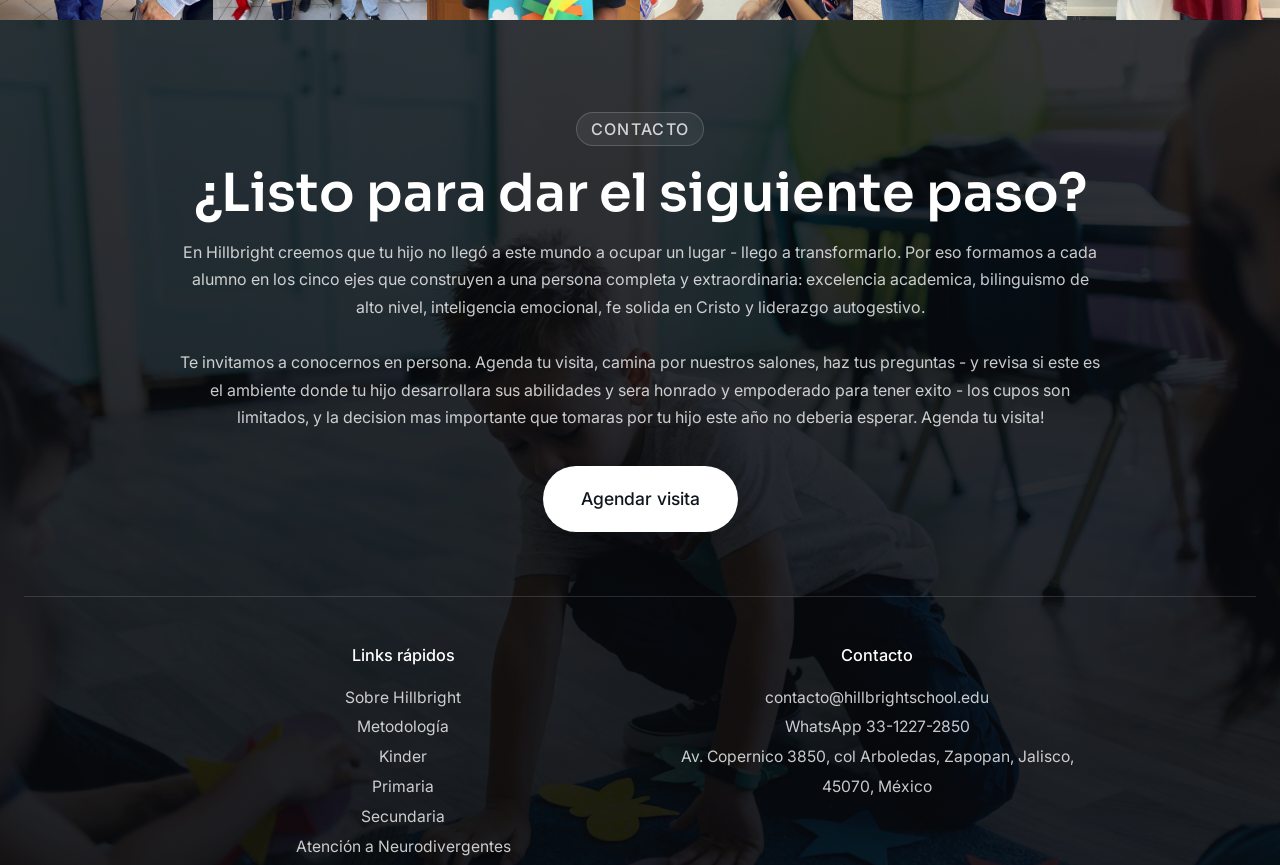
==== commit 718e6b99: "Ultimas modificaciones de enie y de boton inscripciones" ====
--- a/index.html
+++ b/index.html
@@ -147,7 +147,7 @@
                     <span class="methodology-avatar avatar-four"></span>
                   </div>
                   <strong>Inscripciones abiertas</strong>
-                  <a class="methodology-cta-button" href="#inscripciones">Inscripciones</a>
+                  <a class="methodology-cta-button" href="https://wa.me/523312272850?text=Hola%2C%20quiero%20informacion%20sobre%20las%20inscripciones%20para%20Hillbright%20School" target="_blank" rel="noreferrer">Inscripciones</a>
                 </div>
               </div>
             </div>
